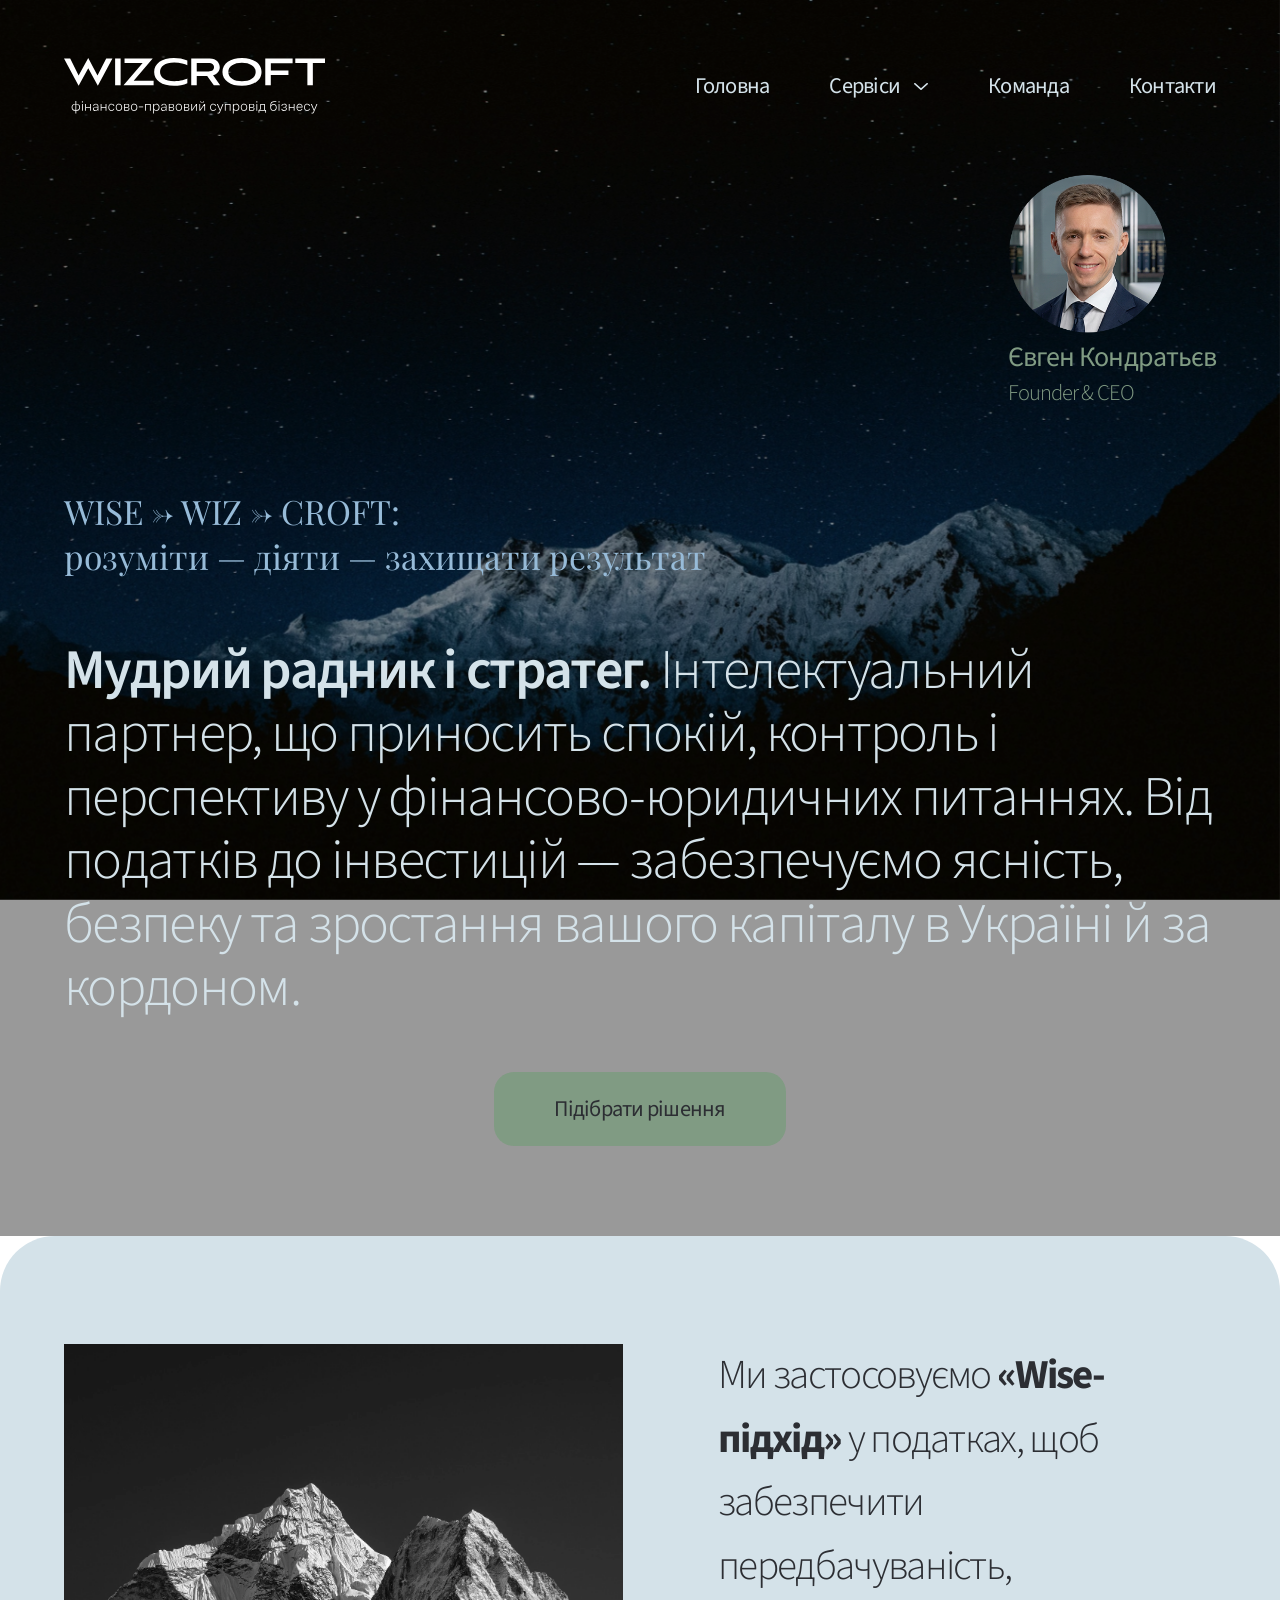
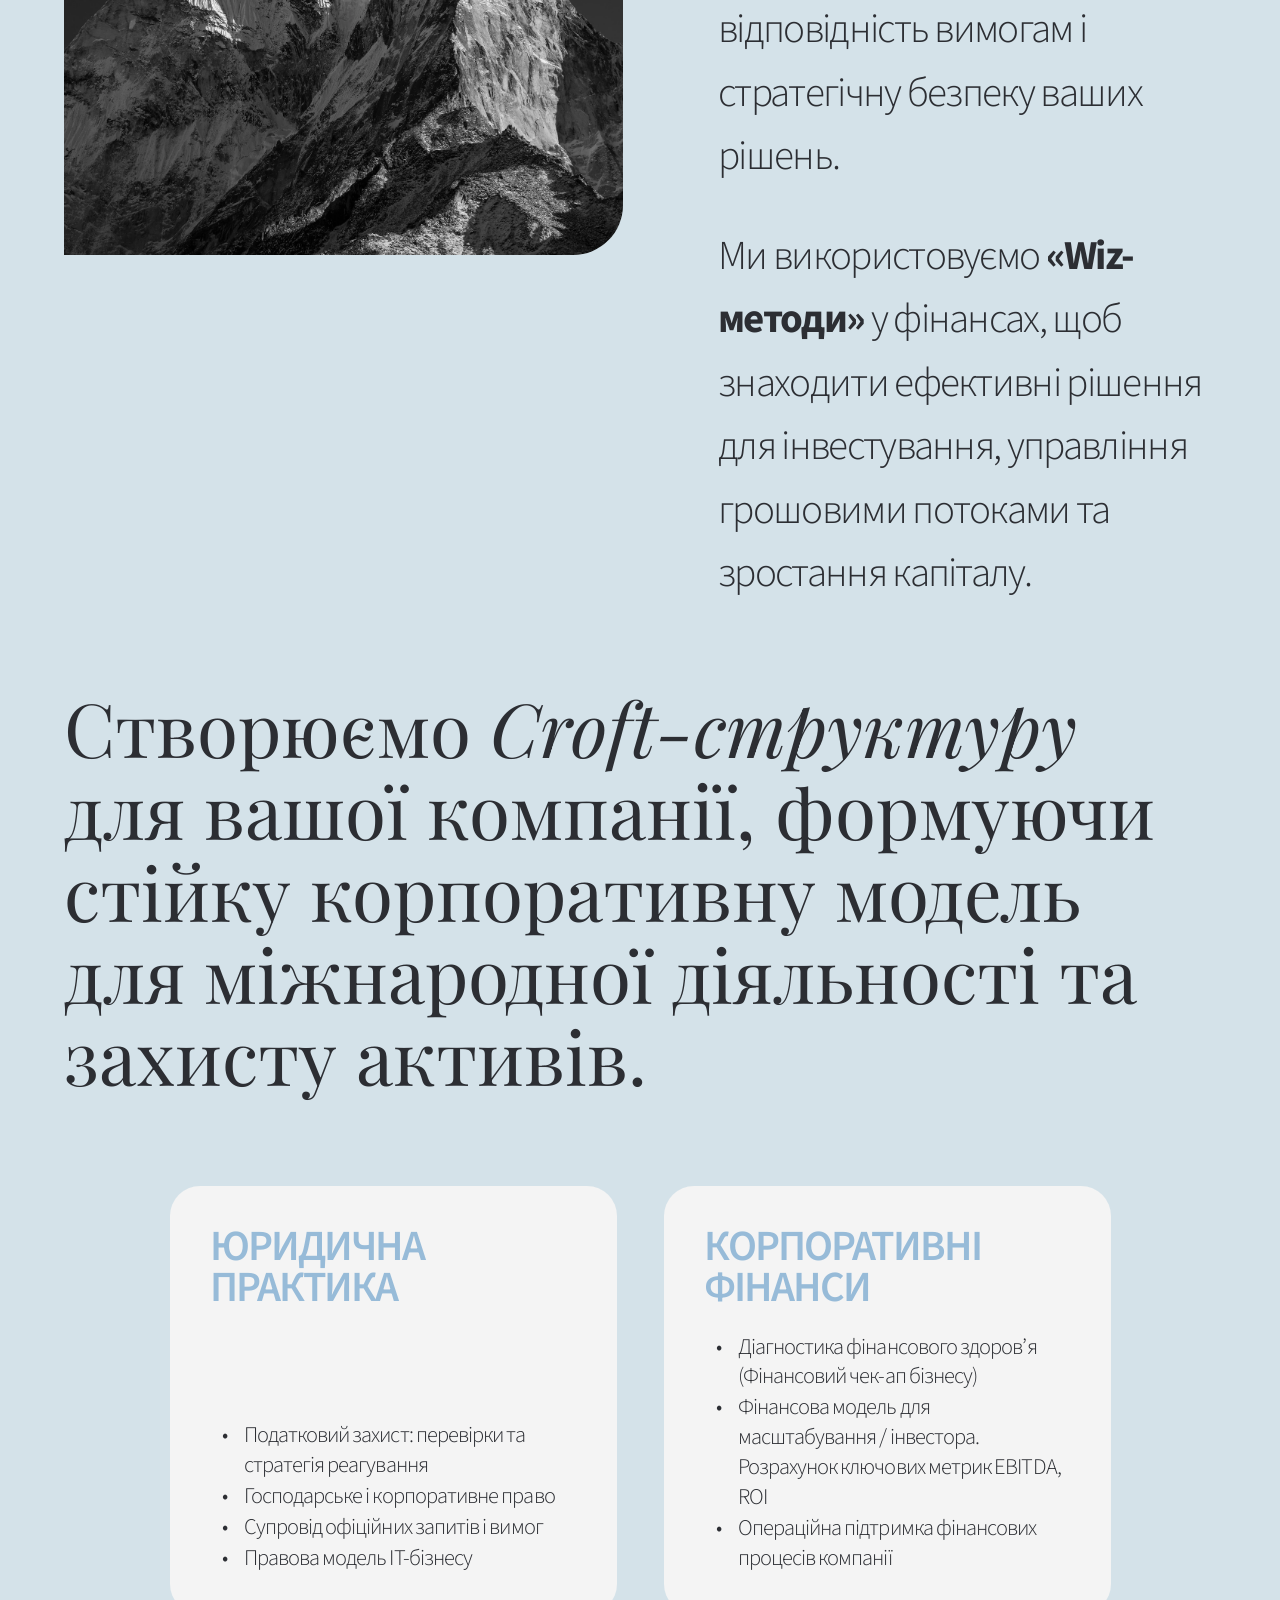
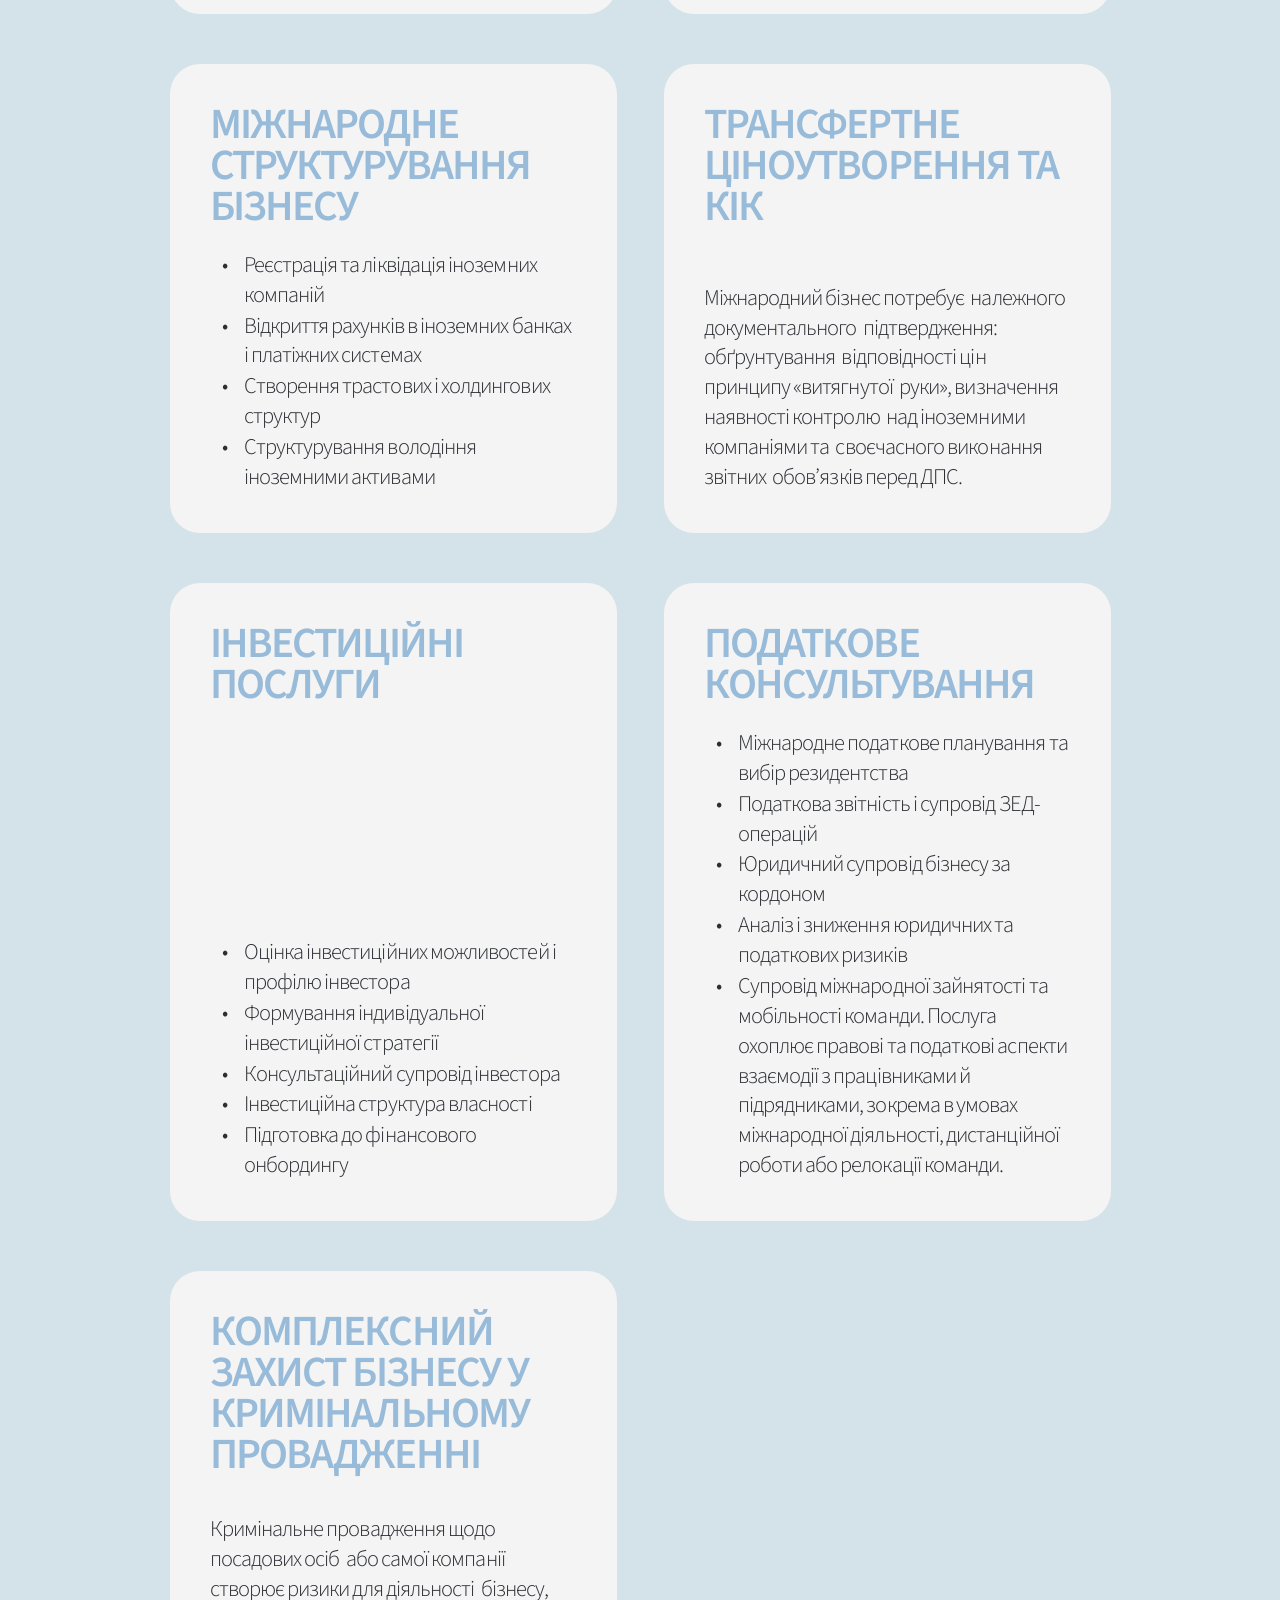
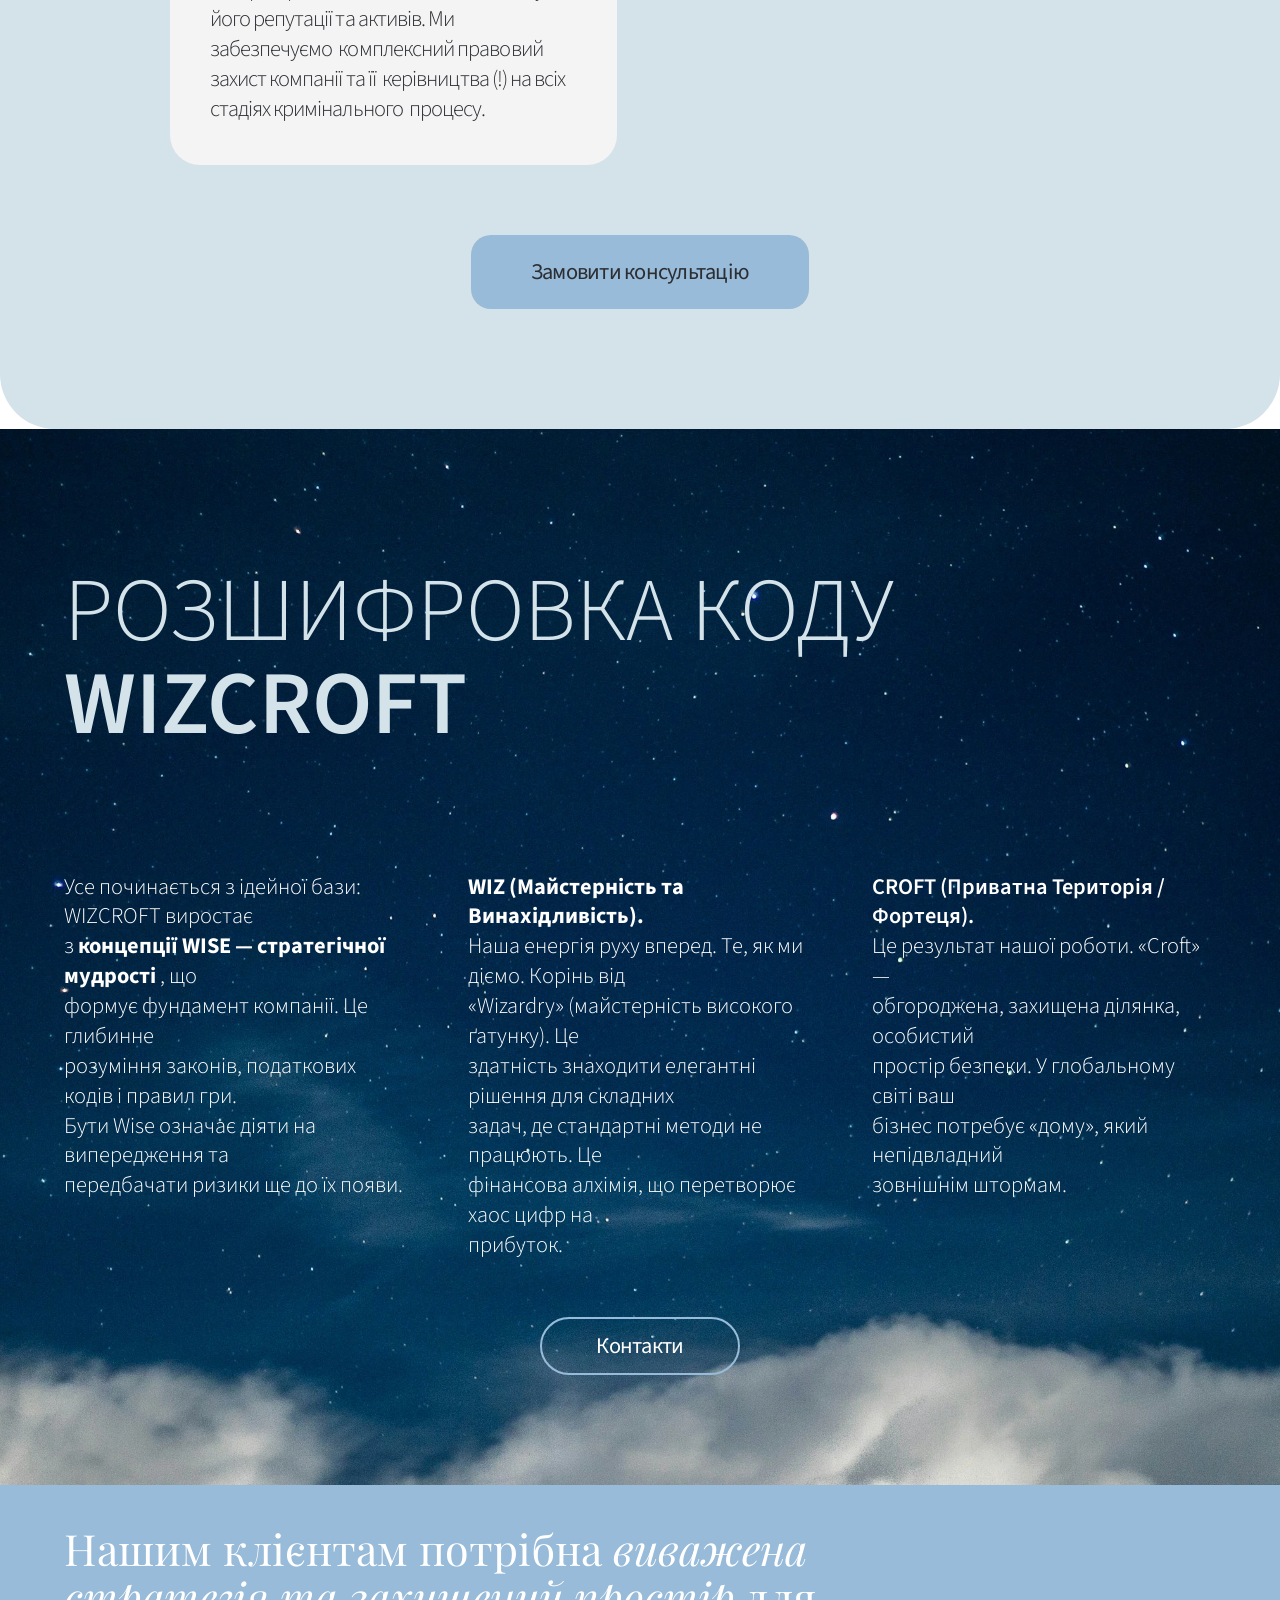
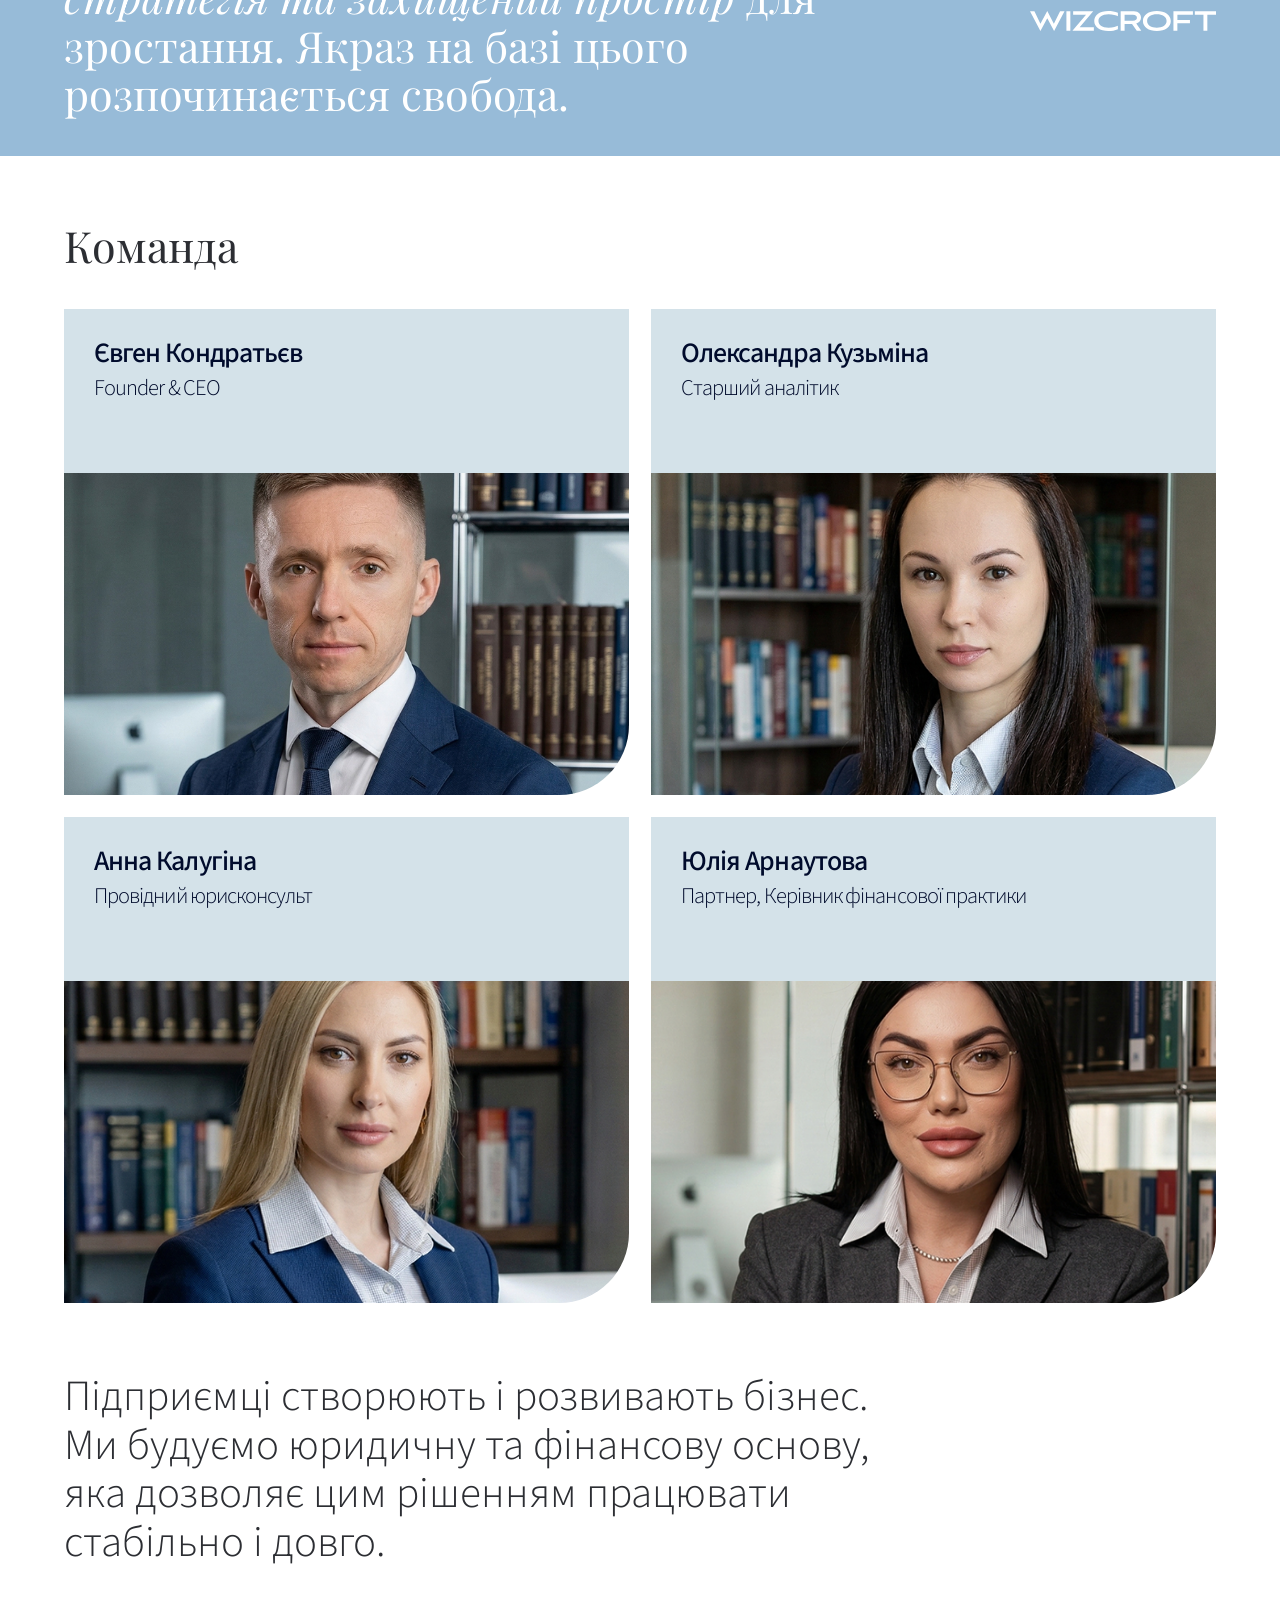
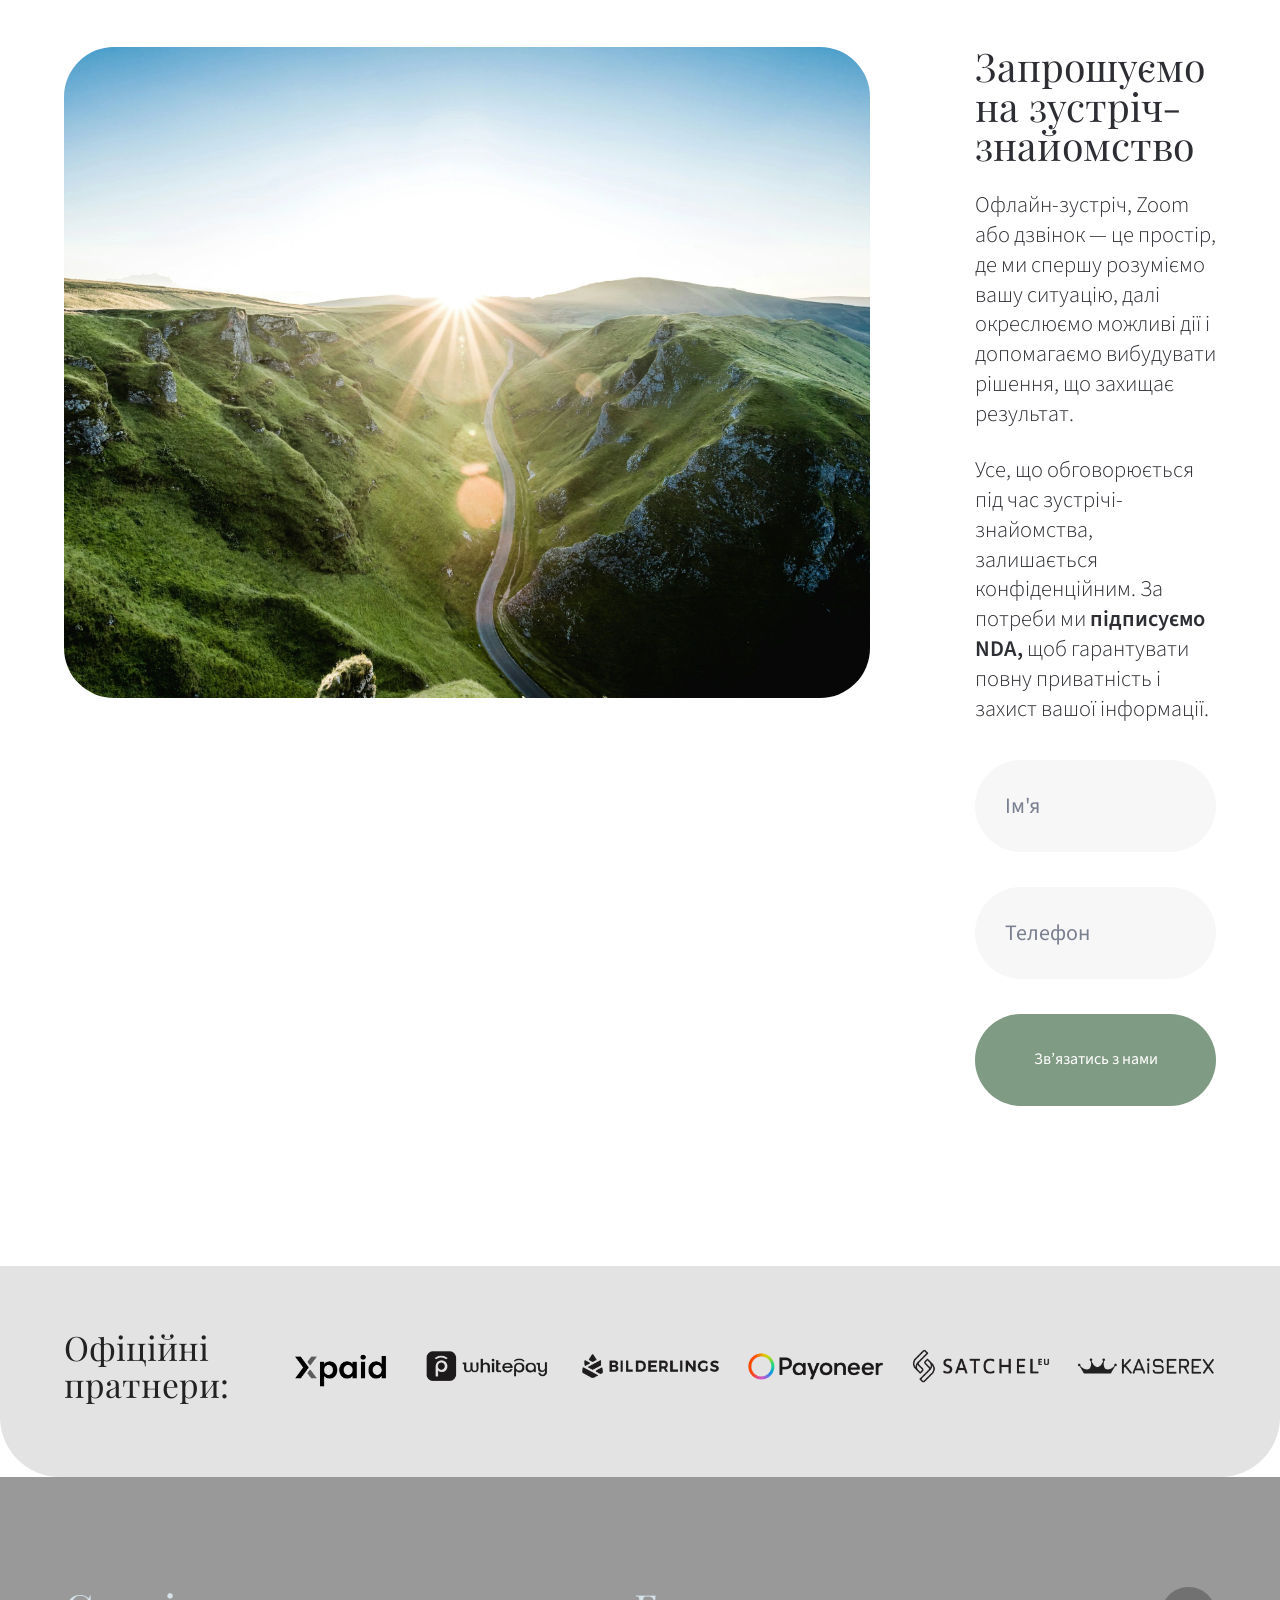
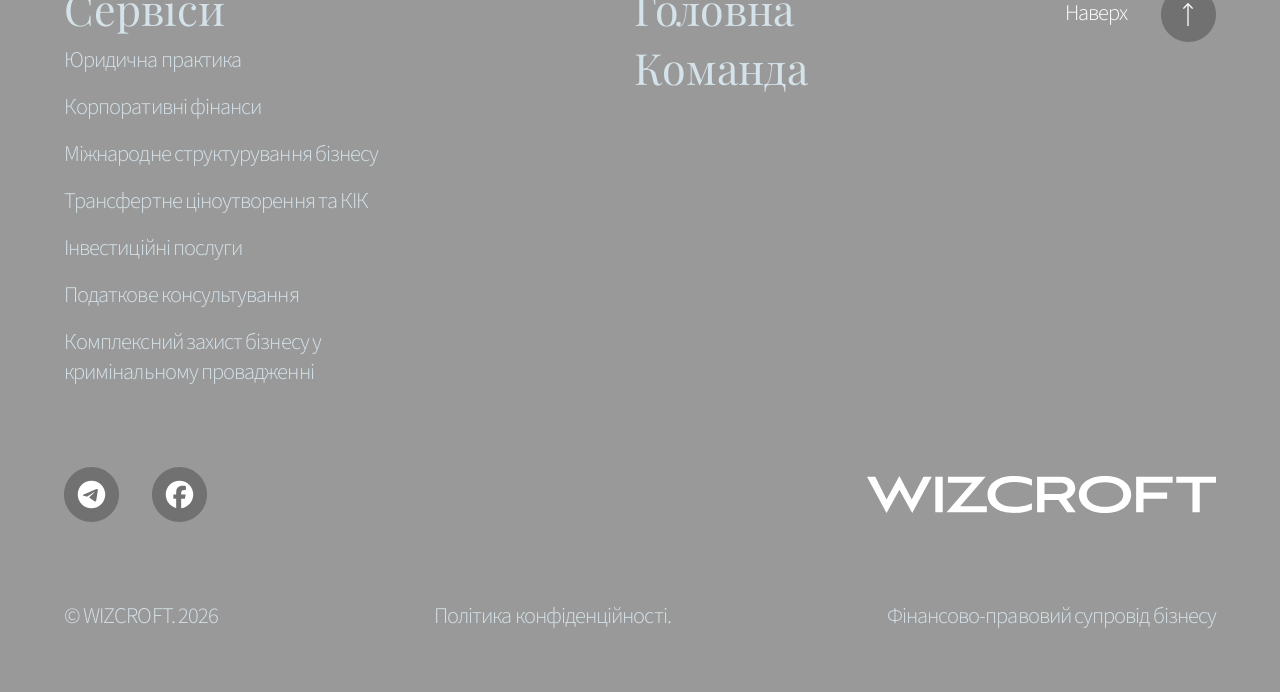
==== index.html @ 72a303b0 "Build responsive WIZCROFT homepage (static site) Static HTML/CSS/vanilla-JS homepage built from the " ====
<!DOCTYPE html>
<html lang="uk">
<head>
  <meta charset="UTF-8">
  <meta name="viewport" content="width=device-width, initial-scale=1.0">
  <title>WIZCROFT — Фінансово-правовий супровід бізнесу</title>
  <meta name="description" content="WIZCROFT — інтелектуальний партнер у фінансово-юридичних питаннях: податки, інвестиції, міжнародне структурування та захист бізнесу.">
  <link rel="stylesheet" href="css/fonts.css">
  <link rel="stylesheet" href="css/style.css">
</head>
<body>
  <!-- Shared fixed background: ONE viewport-fixed image behind everything.
       Only the transparent hero & footer reveal it; all middle sections have
       opaque backgrounds. Avoids background-attachment:fixed (iOS-safe). -->
  <div class="fixed-bg" aria-hidden="true"></div>

  <div class="page">

    <!-- ============================ HERO ============================ -->
    <header class="hero">
      <div class="hero__overlay" aria-hidden="true"></div>

      <div class="hero__inner container">
        <!-- top bar -->
        <div class="hero__bar">
          <a href="#" class="hero__logo" aria-label="WIZCROFT — на головну">
            <img src="img/logo/logo-header.svg" alt="WIZCROFT">
          </a>

          <button class="nav-toggle" id="nav-toggle" aria-label="Меню" aria-expanded="false" aria-controls="hero-nav">
            <span></span><span></span><span></span>
          </button>

          <nav class="hero__nav" id="hero-nav" aria-label="Головне меню">
            <a href="#" class="nav__item" data-field="header.menu_home">Головна</a>

            <span class="nav__services">
              <span class="nav__item nav__item--services" data-field="header.menu_services">Сервіси</span>
              <span class="hero__chevron" aria-hidden="true">
                <img src="img/icons/chevron.svg" alt="" width="14" height="7">
              </span>
              <!-- Services dropdown (opens on click of "Сервіси") -->
              <ul class="services-menu" data-field-list="services_menu">
                <li>Юридична практика</li>
                <li>Корпоративні фінанси</li>
                <li>Міжнародне структурування бізнесу</li>
                <li>Трансфертне ціноутворення та КІК</li>
                <li>Інвестиційні послуги</li>
                <li>Податкове консультування</li>
                <li>Комплексний захист бізнесу у кримінальному провадженні</li>
              </ul>
            </span>

            <a href="#team" class="nav__item" data-field="header.menu_team">Команда</a>
            <a href="#contacts" class="nav__item" data-field="header.menu_contacts">Контакти</a>
          </nav>
        </div>

        <!-- hero content -->
        <div class="hero__content">
          <div class="hero__main">
            <div class="hero__eyebrow">
              <p data-field="hero.eyebrow_line1">WISE → WIZ → CROFT:</p>
              <p class="hero__eyebrow-2" data-field="hero.eyebrow_line2">розуміти — діяти — захищати результат</p>
            </div>

            <h1 class="hero__headline" data-field-html="hero.headline_html"><span class="w-ss-semibold">Мудрий радник і стратег.</span><span class="w-ss-light"> Інтелектуальний партнер, що приносить спокій, контроль і перспективу у фінансово-юридичних питаннях. Від податків до інвестицій — забезпечуємо ясність, безпеку та зростання вашого капіталу в Україні й за кордоном.</span></h1>

            <a href="#contacts" class="btn btn--green hero__cta" data-field="hero.cta">Підібрати рішення</a>
          </div>

          <aside class="founder">
            <img src="img/team/hero-founder.png" alt="Євген Кондратьєв, Founder & CEO" class="founder__img" width="160" height="160">
            <p class="founder__name" data-field="hero.founder_name">Євген Кондратьєв</p>
            <p class="founder__role" data-field="hero.founder_role">Founder &amp; CEO</p>
          </aside>
        </div>
      </div>
    </header>

    <main>
    <!-- ============================ BLOCK 1 — INTRO ============================ -->
    <section class="intro">
      <div class="intro__inner container">
        <div class="intro__top">
          <div class="intro__img2">
            <img src="img/bg/Image-2.webp" alt="Команда WIZCROFT за роботою" loading="lazy">
          </div>
          <div class="intro__paras">
            <p class="intro__para" data-field-html="intro.para1_html">Ми застосовуємо <span class="w-ss-bold">«Wise-підхід» </span> у податках, щоб забезпечити передбачуваність, відповідність вимогам і стратегічну безпеку ваших рішень. </p>
            <p class="intro__para" data-field-html="intro.para2_html">Ми використовуємо <span class="w-ss-bold">«Wiz-методи» </span> у фінансах, щоб знаходити ефективні рішення для інвестування, управління грошовими потоками та зростання капіталу. </p>
          </div>
        </div>

        <h2 class="intro__headline" data-field-html="intro.headline_html">Cтворюємо <span class="w-pf-italic">Croft-структуру</span> для вашої компанії, формуючи стійку корпоративну модель для міжнародної діяльності та захисту активів.</h2>

        <!-- Service cards -->
        <div class="cards-grid">
          <article class="card card--p1">
            <h3 class="card__title">Юридична практика</h3>
            <ul class="card__list">
              <li>Податковий захист: перевірки та стратегія реагування </li>
              <li>Господарське і корпоративне право</li>
              <li>Супровід офіційних запитів і вимог</li>
              <li>Правова модель IT-бізнесу</li>
            </ul>
          </article>

          <article class="card card--p2">
            <h3 class="card__title">Корпоративні фінанси</h3>
            <ul class="card__list">
              <li>Діагностика фінансового здоров’я (Фінансовий чек-ап бізнесу)</li>
              <li>Фінансова модель для масштабування / інвестора. Розрахунок ключових метрик EBITDA, ROI</li>
              <li>Операційна підтримка фінансових процесів компанії   </li>
            </ul>
          </article>

          <article class="card card--p3">
            <h3 class="card__title">Міжнародне структурування бізнесу</h3>
            <ul class="card__list">
              <li>Реєстрація та ліквідація іноземних компаній</li>
              <li>Відкриття рахунків в іноземних банках і платіжних системах</li>
              <li>Створення трастових і холдингових структур</li>
              <li>Структурування володіння іноземними активами</li>
            </ul>
          </article>

          <article class="card card--p4">
            <h3 class="card__title">Трансфертне ціноутворення та КІК</h3>
            <p class="card__text">Міжнародний бізнес потребує  належного документального  підтвердження: обґрунтування  відповідності цін принципу «витягнутої  руки», визначення наявності контролю  над іноземними компаніями та  своєчасного виконання звітних  обов’язків перед ДПС.</p>
          </article>

          <article class="card card--p5">
            <h3 class="card__title">Інвестиційні послуги</h3>
            <ul class="card__list">
              <li>Оцінка інвестиційних можливостей і  профілю інвестора</li>
              <li>Формування індивідуальної  інвестиційної стратегії</li>
              <li>Консультаційний супровід інвестора</li>
              <li>Інвестиційна структура власності</li>
              <li>Підготовка до фінансового онбордингу</li>
            </ul>
          </article>

          <article class="card card--p6 card--tall">
            <h3 class="card__title">Податкове консультування</h3>
            <ul class="card__list">
              <li>Міжнародне податкове планування  та вибір резидентства</li>
              <li>Податкова звітність і супровід ЗЕД- операцій</li>
              <li>Юридичний супровід бізнесу за  кордоном</li>
              <li>Аналіз і зниження юридичних та  податкових ризиків</li>
              <li>Супровід міжнародної зайнятості та  мобільності команди. Послуга  охоплює правові та податкові  аспекти взаємодії з працівниками й  підрядниками, зокрема в умовах  міжнародної діяльності,  дистанційної роботи або релокації  команди.</li>
            </ul>
          </article>

          <article class="card card--p7 card--wide">
            <h3 class="card__title">Комплексний захист бізнесу у кримінальному провадженні</h3>
            <p class="card__text">Кримінальне провадження щодо посадових осіб  або самої компанії створює ризики для діяльності  бізнесу, його репутації та активів. Ми забезпечуємо  комплексний правовий захист компанії та її  керівництва (!) на всіх стадіях кримінального  процесу.</p>
          </article>
        </div>

        <a href="#contacts" class="btn btn--blue intro__cta" data-field="intro.cta">Замовити консультацію</a>
      </div>
    </section>

    <!-- ============================ BLOCK 2 — DECODE ============================ -->
    <section class="decode">
      <img src="img/bg/Image-code.webp" alt="" class="decode__bg" loading="lazy" aria-hidden="true">
      <div class="decode__inner container">
        <h2 class="decode__title">
          <span class="decode__title-1" data-field="decode.title_line1">Розшифровка коду</span>
          <span class="decode__title-2" data-field="decode.title_line2">Wizcroft</span>
        </h2>

        <div class="decode__cols">
          <div class="decode__col" data-field-html="decode.col_wise_html">Усе починається з ідейної бази: WIZCROFT виростає<br>з <span class="w-ss-bold">концепції WISE — стратегічної мудрості</span> , що<br>формує фундамент компанії. Це глибинне<br>розуміння законів, податкових кодів і правил гри.<br>Бути Wise означає діяти на випередження та<br>передбачати ризики ще до їх появи.</div>

          <div class="decode__col" data-field-html="decode.col_wiz_html"><span class="w-ss-bold">WIZ (Майстерність та Винахідливість).</span><br>Наша енергія руху вперед. Те, як ми діємо. Корінь від<br>«Wizardry» (майстерність високого ґатунку). Це<br>здатність знаходити елегантні рішення для складних<br>задач, де стандартні методи не працюють. Це<br>фінансова алхімія, що перетворює хаос цифр на<br>прибуток.</div>

          <div class="decode__col" data-field-html="decode.col_croft_html"><span class="w-ss-semibold">CROFT (Приватна Територія / Фортеця).</span><br>Це результат нашої роботи. «Croft» —<br>обгороджена, захищена ділянка, особистий<br>простір безпеки. У глобальному світі ваш<br>бізнес потребує «дому», який непідвладний<br>зовнішнім штормам.</div>
        </div>

        <a href="#contacts" class="btn btn--outline decode__cta" data-field="decode.cta">Контакти</a>
      </div>
    </section>

    <!-- ============================ BLOCK 3 — FREEDOM ============================ -->
    <section class="freedom">
      <div class="freedom__inner container">
        <p class="freedom__quote" data-field-html="freedom.quote_html">Нашим клієнтам потрібна <span class="w-pf-italic">виважена стратегія та захищений простір</span> для зростання. Якраз на базі цього розпочинається свобода. </p>
        <img src="img/icons/freedom-line.svg" alt="" class="freedom__line" loading="lazy" aria-hidden="true" width="186" height="20">
      </div>
    </section>

    <!-- ============================ BLOCK 4 — TEAM + FORM ============================ -->
    <section class="block4" id="team">
      <div class="block4__inner container">
        <h2 class="team__heading" data-field="team.heading">Команда</h2>

        <div class="team-grid">
          <article class="team-card">
            <div class="team-card__label">
              <p class="team-card__name">Євген Кондратьєв</p>
              <p class="team-card__role">Founder &amp; CEO</p>
            </div>
            <div class="team-card__photo">
              <img src="img/team/Євген Кондратьєв.webp" alt="Євген Кондратьєв — Founder & CEO" loading="lazy">
            </div>
          </article>

          <article class="team-card">
            <div class="team-card__label">
              <p class="team-card__name">Олександра Кузьміна</p>
              <p class="team-card__role">Старший аналітик</p>
            </div>
            <div class="team-card__photo">
              <img src="img/team/Олександра Кузьміна.webp" alt="Олександра Кузьміна — Старший аналітик" loading="lazy">
            </div>
          </article>

          <article class="team-card">
            <div class="team-card__label">
              <p class="team-card__name">Анна Калугіна</p>
              <p class="team-card__role">Провідний юрисконсульт</p>
            </div>
            <div class="team-card__photo">
              <img src="img/team/Анна Калугіна.webp" alt="Анна Калугіна — Провідний юрисконсульт" loading="lazy">
            </div>
          </article>

          <article class="team-card">
            <div class="team-card__label">
              <p class="team-card__name">Юлія Арнаутова</p>
              <p class="team-card__role">Партнер, Керівник фінансової практики</p>
            </div>
            <div class="team-card__photo">
              <img src="img/team/Юлія Арнаутова.webp" alt="Юлія Арнаутова — Партнер, Керівник фінансової практики" loading="lazy">
            </div>
          </article>
        </div>

        <p class="team__statement" data-field="team.statement">Підприємці створюють і розвивають бізнес. Ми будуємо юридичну та фінансову основу, яка  дозволяє цим рішенням працювати стабільно і  довго.</p>

        <!-- Contact form -->
        <div class="contact" id="contacts">
          <div class="contact__media">
            <img src="img/bg/Image-form.webp" alt="Зустріч-знайомство з командою WIZCROFT" loading="lazy">
          </div>

          <div class="contact__body">
            <h2 class="contact__heading" data-field="form.heading">Запрошуємо на зустріч-знайомство</h2>

            <p class="contact__intro" data-field="form.intro">Офлайн-зустріч, Zoom або дзвінок — це простір, де ми спершу розуміємо вашу ситуацію, далі окреслюємо можливі дії і допомагаємо вибудувати рішення, що захищає результат.</p>

            <p class="contact__nda" data-field-html="form.nda_html">Усе, що обговорюється під час зустрічі-знайомства, залишається конфіденційним. За потреби ми <span class="w-ss-semibold">підписуємо NDA, </span> щоб гарантувати повну приватність і захист вашої інформації.</p>

            <!-- Web3Forms contact form -->
            <form class="contact-form" id="contact-form" action="https://api.web3forms.com/submit" method="POST" novalidate>
              <!-- TODO: replace YOUR_ACCESS_KEY_HERE with the client's real Web3Forms access key -->
              <input type="hidden" name="access_key" value="YOUR_ACCESS_KEY_HERE">
              <input type="hidden" name="subject" value="Нова заявка з сайту WIZCROFT">
              <!-- honeypot anti-spam field -->
              <input type="checkbox" name="botcheck" class="visually-hidden" style="display:none" tabindex="-1" autocomplete="off">

              <div class="field">
                <input type="text" name="name" class="field__input" placeholder="Ім'я" required autocomplete="name" data-field-placeholder="form.name_placeholder">
              </div>
              <div class="field">
                <input type="tel" name="phone" class="field__input" placeholder="Телефон" required autocomplete="tel" inputmode="tel" data-field-placeholder="form.phone_placeholder">
              </div>
              <button type="submit" class="form__submit" data-field="form.submit">Зв’язатись з нами </button>

              <p class="form__result" id="form-result" role="status" aria-live="polite"></p>
            </form>
          </div>
        </div>
      </div>
    </section>
    </main>

    <!-- ============================ PARTNERS ============================ -->
    <section class="partners" aria-label="Офіційні партнери">
      <div class="partners__inner container">
        <!-- NOTE: "пратнери" is verbatim from the design (typo kept intentionally). -->
        <h2 class="partners__heading"><span data-field="partners.heading_line1">Офіційні </span><br><span data-field="partners.heading_line2">пратнери:</span></h2>
        <div class="partners__logos">
          <div class="partner"><img src="img/Partners/Logo-partner-01.webp" alt="Логотип партнера 1" loading="lazy"></div>
          <div class="partner"><img src="img/Partners/Logo-partner-02.webp" alt="Логотип партнера 2" loading="lazy"></div>
          <div class="partner"><img src="img/Partners/Logo-partner-03.webp" alt="Логотип партнера 3" loading="lazy"></div>
          <div class="partner"><img src="img/Partners/Logo-partner-04.webp" alt="Логотип партнера 4" loading="lazy"></div>
          <div class="partner"><img src="img/Partners/Logo-partner-05.webp" alt="Логотип партнера 5" loading="lazy"></div>
          <div class="partner"><img src="img/Partners/Logo-partner-06.webp" alt="Логотип партнера 6" loading="lazy"></div>
        </div>
      </div>
    </section>

    <!-- ============================ FOOTER ============================ -->
    <footer class="footer">
      <div class="footer__overlay" aria-hidden="true"></div>

      <div class="footer__inner container">
        <div class="footer__cols">
          <nav class="footer__services" aria-label="Сервіси">
            <h3 class="footer__col-title" data-field="footer.services_title">Сервіси</h3>
            <a href="#">Юридична практика</a>
            <a href="#">Корпоративні фінанси</a>
            <a href="#">Міжнародне структурування бізнесу</a>
            <a href="#">Трансфертне ціноутворення та КІК</a>
            <a href="#">Інвестиційні послуги</a>
            <a href="#">Податкове консультування</a>
            <a href="#" class="footer__services-multiline">Комплексний захист бізнесу у<br>кримінальному провадженні</a>
          </nav>

          <nav class="footer__nav" aria-label="Навігація">
            <a href="#">Головна</a>
            <a href="#team">Команда</a>
          </nav>

          <a href="#" class="footer__top" id="back-to-top">
            <span class="footer__top-label" data-field="footer.back_to_top">Наверх</span>
            <span class="footer__top-icon">
              <img src="img/icons/scrolltop-group.svg" alt="" width="55" height="55">
              <img src="img/icons/scrolltop-vector.svg" alt="" class="footer__top-arrow" width="10" height="23">
            </span>
          </a>
        </div>

        <div class="footer__meta">
          <div class="footer__social">
            <a href="#" aria-label="Соцмережа 1"><img src="img/icons/social-01.svg" alt="" width="55" height="55"></a>
            <a href="#" aria-label="Соцмережа 2"><img src="img/icons/social-02.svg" alt="" width="55" height="55"></a>
          </div>
          <div class="footer__logo">
            <img src="img/logo/logo-footer.svg" alt="WIZCROFT" width="349" height="37" loading="lazy">
          </div>
        </div>

        <div class="footer__bottom">
          <span data-field="footer.copyright">© WIZCROFT. 2026</span>
          <span data-field="footer.privacy">Політика конфіденційності.</span>
          <span data-field="footer.tagline">Фінансово-правовий супровід бізнесу</span>
        </div>
      </div>
    </footer>

  </div><!-- /.page -->

  <script src="js/main.js"></script>
</body>
</html>
---- css/fonts.css ----
/* ============================================================
   fonts.css — @font-face declarations ONLY
   Files live in /Fonts (capital F — Netlify/Linux is
   case-sensitive, do not change the casing).
   Only the weights/styles actually used in the design are
   declared, each pointing at the real static file so that
   e.g. font-weight:600 loads the true SemiBold, not a faux-bold.
   ============================================================ */

/* ---------- Playfair Display (serif headings) ---------- */
@font-face {
  font-family: "Playfair Display";
  src: url("../Fonts/Playfair_Display/static/PlayfairDisplay-Regular.ttf") format("truetype");
  font-weight: 400;
  font-style: normal;
  font-display: swap;
}
@font-face {
  font-family: "Playfair Display";
  src: url("../Fonts/Playfair_Display/static/PlayfairDisplay-Italic.ttf") format("truetype");
  font-weight: 400;
  font-style: italic;
  font-display: swap;
}

/* ---------- Source Sans 3 (sans body / UI) ---------- */
@font-face {
  font-family: "Source Sans 3";
  src: url("../Fonts/Source_Sans_3/static/SourceSans3-Light.ttf") format("truetype");
  font-weight: 300;
  font-style: normal;
  font-display: swap;
}
@font-face {
  font-family: "Source Sans 3";
  src: url("../Fonts/Source_Sans_3/static/SourceSans3-Regular.ttf") format("truetype");
  font-weight: 400;
  font-style: normal;
  font-display: swap;
}
@font-face {
  font-family: "Source Sans 3";
  src: url("../Fonts/Source_Sans_3/static/SourceSans3-Medium.ttf") format("truetype");
  font-weight: 500;
  font-style: normal;
  font-display: swap;
}
@font-face {
  font-family: "Source Sans 3";
  src: url("../Fonts/Source_Sans_3/static/SourceSans3-SemiBold.ttf") format("truetype");
  font-weight: 600;
  font-style: normal;
  font-display: swap;
}
@font-face {
  font-family: "Source Sans 3";
  src: url("../Fonts/Source_Sans_3/static/SourceSans3-Bold.ttf") format("truetype");
  font-weight: 700;
  font-style: normal;
  font-display: swap;
}
---- css/style.css ----
/* ============================================================
   style.css — design tokens + responsive flow layout
   Rebuilt from the fixed 1920px Figma frame into a fluid,
   semantic layout (flexbox/grid). Desktop matches the design;
   tablet/mobile stack horizontal rows into vertical ones.
   ============================================================ */

:root {
  /* ---- Colours ---- */
  --c-text:        #2c2e33;
  --c-text-dark:   #222222;
  --c-navy:        #000b2c;
  --c-light:       #d4e2e9;
  --c-accent-blue: #97bbd8;
  --c-green:       #809b83;
  --c-card:        #f4f4f4;
  --c-input:       #f7f7f7;
  --c-placeholder: #7b8091;
  --c-partners:    #e3e3e3;
  --c-white:       #ffffff;
  --overlay:       rgba(0, 0, 0, 0.4);

  /* ---- Fonts ---- */
  --font-serif: "Playfair Display", Georgia, serif;
  --font-sans:  "Source Sans 3", Arial, sans-serif;

  /* ---- Layout ---- */
  --maxw:    1920px; /* design frame width */
  --gutter:  137px;  /* design side gutter   */
}

/* ---------- reset ---------- */
* { margin: 0; padding: 0; box-sizing: border-box; }
html { -webkit-text-size-adjust: 100%; scroll-behavior: smooth; }
body {
  font-family: var(--font-sans);
  color: var(--c-text);
  background: var(--c-white);
  overflow-x: hidden;
}
img { display: block; max-width: 100%; }
a { color: inherit; text-decoration: none; }
ul { list-style: none; }

.visually-hidden {
  position: absolute !important;
  width: 1px; height: 1px;
  overflow: hidden; clip: rect(0 0 0 0);
  white-space: nowrap;
}

/* font-run helpers (inside mixed-style paragraphs) */
.w-ss-light    { font-family: var(--font-sans); font-weight: 300; }
.w-ss-regular  { font-family: var(--font-sans); font-weight: 400; }
.w-ss-medium   { font-family: var(--font-sans); font-weight: 500; }
.w-ss-semibold { font-family: var(--font-sans); font-weight: 600; }
.w-ss-bold     { font-family: var(--font-sans); font-weight: 700; }
.w-pf-italic   { font-family: var(--font-serif); font-style: italic; font-weight: 400; }

/* ---------- shared layout helpers ---------- */
.page { position: relative; }

/* Centered content column with the design's side gutter. Full-bleed section
   backgrounds live on the <section>; their inner .container holds content. */
.container {
  width: 100%;
  max-width: var(--maxw);
  margin-inline: auto;
  padding-inline: var(--gutter);
}

/* SHARED FIXED BACKGROUND (hero + footer reveal it; middle sections cover it).
   position:fixed → viewport-anchored; iOS-safe (no background-attachment:fixed). */
.fixed-bg {
  position: fixed;
  inset: 0;
  width: 100%; height: 100%;
  background: url("../img/bg/Image hero-footer.webp") center / cover no-repeat;
  z-index: -1;
  pointer-events: none;
}

/* =========================================================
   Buttons
   ========================================================= */
.btn {
  display: inline-flex;
  align-items: center;
  justify-content: center;
  font-family: var(--font-sans);
  font-weight: 400;
  font-size: 22.4px;
  line-height: 24.28px;
  letter-spacing: -0.7471px;
  text-align: center;
  cursor: pointer;
  transition: background-color .2s ease, color .2s ease, border-color .2s ease;
}
.btn--green  { background: var(--c-green);      color: var(--c-text);  padding: 25px 60px; border-radius: 20px; }
.btn--blue   { background: var(--c-accent-blue); color: var(--c-text);  padding: 25px 60px; border-radius: 20px; }
.btn--outline{ background: transparent; color: var(--c-white); padding: 15px 80px; border: 2px solid var(--c-accent-blue); border-radius: 80px; }

/* hover states (also applied on keyboard focus) */
.hero__cta:hover,  .hero__cta:focus-visible  { background: #7C9CB6; color: var(--c-white); }
.intro__cta:hover, .intro__cta:focus-visible { background: #809B83; color: var(--c-white); }

/* =========================================================
   HERO
   ========================================================= */
.hero {
  position: relative;
  min-height: 1294px;
  color: var(--c-light);
  overflow: hidden;
  /* transparent — reveals the shared .fixed-bg */
}
.hero__overlay { position: absolute; inset: 0; background: var(--overlay); z-index: 0; pointer-events: none; }
.hero__inner {
  position: relative; z-index: 1;
  display: flex; flex-direction: column;
  min-height: 1294px;
  padding-top: 58px;
  padding-bottom: 80px;
}

/* top bar */
.hero__bar { display: flex; align-items: center; justify-content: space-between; gap: 24px; }
.hero__logo img { width: 261px; height: auto; }

.hero__nav {
  display: flex; align-items: center; gap: 60px;
  font-family: var(--font-sans); font-weight: 400;
  font-size: 22.4px; line-height: 24.28px; letter-spacing: -0.7471px;
  color: var(--c-light);
}
.nav__services { position: relative; display: inline-flex; align-items: center; gap: 14px; }
.nav__item--services { cursor: pointer; }
.hero__chevron { cursor: pointer; display: inline-flex; }
.hero__chevron img { width: 14px; height: 7px; transform: rotate(180deg); transition: transform .2s ease; }
.hero__chevron.is-open img { transform: rotate(0deg); }

/* services dropdown — absolute relative to its trigger (a real dropdown) */
.services-menu {
  position: absolute; top: calc(100% + 16px); left: 0;
  width: 335px;
  display: none; flex-direction: column; gap: 10px;
  padding: 18px 20px;
  background: rgba(0, 0, 0, 0.55);
  border-radius: 12px;
  z-index: 20;
}
.services-menu.is-open { display: flex; }

/* hamburger (mobile only) */
.nav-toggle { display: none; background: none; border: 0; cursor: pointer; width: 40px; height: 32px; padding: 6px 4px; }
.nav-toggle span { display: block; height: 3px; background: var(--c-light); border-radius: 3px; margin: 5px 0; transition: .2s; }

/* hero content: founder top-right, main copy spanning full width below it */
.hero__content {
  flex: 1;
  display: grid;
  grid-template-columns: 1fr auto;
  column-gap: 40px;
  align-content: center;
  padding-top: 60px;
}
.founder { grid-column: 2; grid-row: 1; justify-self: end; }
.founder__img  { width: 160px; height: 160px; object-fit: cover; }
.founder__name { margin-top: 9px; font-weight: 400; font-size: 28px;   line-height: 29.883px; letter-spacing: -0.9338px; color: var(--c-green); }
.founder__role { margin-top: 6px; font-weight: 300; font-size: 22.4px; line-height: 29.883px; letter-spacing: -0.9338px; color: var(--c-green); }

.hero__main { grid-column: 1 / -1; grid-row: 2; margin-top: 120px; max-width: 1697px; }
.hero__eyebrow { font-family: var(--font-serif); font-weight: 400; font-size: 33.6px; color: var(--c-accent-blue); }
.hero__eyebrow p { line-height: 44.825px; }
.hero__eyebrow-2 { line-height: 33.619px; }
.hero__headline {
  margin-top: 60px;
  font-size: 56px; line-height: 63.502px; letter-spacing: -1.6809px;
  color: var(--c-light); font-weight: 400;
}
.hero__headline .w-ss-semibold { font-weight: 600; }
.hero__headline .w-ss-light    { font-weight: 300; }
.hero__cta { display: flex; width: max-content; margin: 52px auto 0; } /* centered (flex+auto margins) */

/* =========================================================
   BLOCK 1 — INTRO
   ========================================================= */
.intro { background: var(--c-light); border-radius: 55px; }
.intro__inner { padding-block: 108px 120px; }

.intro__top { display: flex; align-items: flex-start; gap: 95px; }
.intro__img2 { flex: 0 0 559px; max-width: 559px; }
.intro__img2 img { width: 100%; height: 511px; object-fit: cover; border-bottom-right-radius: 50px; }
.intro__paras { flex: 1; display: flex; flex-direction: column; gap: 36px; }
.intro__para {
  font-weight: 300; font-size: 41.1px; line-height: 63.502px; letter-spacing: -1.6809px;
  color: var(--c-text);
}
.intro__para .w-ss-bold { font-weight: 700; }

.intro__headline {
  margin-top: 120px; max-width: 1513px;
  font-family: var(--font-serif); font-weight: 400;
  font-size: 74.7px; line-height: 82.179px; color: var(--c-text);
}
.intro__headline .w-pf-italic { font-style: italic; }

/* service cards grid (3 columns; p6 tall, p7 wide) */
.cards-grid {
  margin-top: 150px;
  display: grid;
  grid-template-columns: repeat(3, minmax(0, 447px));
  justify-content: center;
  column-gap: 47px; row-gap: 50px;
}
.card {
  min-height: 490px;
  background: var(--c-card); border-radius: 30px; padding: 40px;
  display: flex; flex-direction: column; justify-content: space-between; gap: 24px;
}
.card__title {
  font-weight: 600; font-size: 43px; line-height: 41.089px; letter-spacing: -1.8677px;
  text-transform: uppercase; color: var(--c-accent-blue);
}
.card__list { display: flex; flex-direction: column; gap: 1px; }
.card__list li {
  position: relative; padding-left: 34px;
  font-weight: 300; font-size: 22.4px; line-height: 29.883px; letter-spacing: -0.9338px;
  color: var(--c-text);
}
.card__list li::before { content: "•"; position: absolute; left: 12px; }
.card__text {
  font-weight: 300; font-size: 22.4px; line-height: 29.883px; letter-spacing: -0.9338px;
  color: var(--c-text); white-space: pre-wrap;
}
.card--p1 { grid-column: 1; grid-row: 1; }
.card--p2 { grid-column: 2; grid-row: 1; }
.card--p3 { grid-column: 3; grid-row: 1; }
.card--p4 { grid-column: 1; grid-row: 2; }
.card--p5 { grid-column: 2; grid-row: 2; }
.card--p6 { grid-column: 3; grid-row: 2 / span 2; } /* tall */
.card--p7 { grid-column: 1 / span 2; grid-row: 3; min-height: 318px; flex-direction: row; align-items: center; gap: 40px; } /* wide */
.card--p7 .card__title { flex: 1; }
.card--p7 .card__text  { flex: 1; }

.intro__cta { display: flex; margin: 70px auto 0; width: max-content; }

/* =========================================================
   BLOCK 2 — DECODE
   ========================================================= */
.decode { position: relative; overflow: hidden; }
.decode__bg { position: absolute; inset: 0; width: 100%; height: 100%; object-fit: cover; z-index: 0; }
.decode__inner { position: relative; z-index: 1; padding-block: 137px 110px; }

.decode__title {
  display: flex; flex-direction: column;
  font-size: 89.6px; line-height: 93.385px; text-transform: uppercase; color: var(--c-light);
}
.decode__title-1 { font-weight: 300; }
.decode__title-2 { font-weight: 600; }

.decode__cols { margin-top: 300px; display: flex; gap: 60px; }
.decode__col {
  flex: 1;
  font-weight: 300; font-size: 22.4px; line-height: 29.883px; color: var(--c-white);
}
.decode__col .w-ss-bold     { font-weight: 700; }
.decode__col .w-ss-semibold { font-weight: 600; }

.decode__cta { display: flex; margin: 56px auto 0; width: 200px; }

/* =========================================================
   BLOCK 3 — FREEDOM
   ========================================================= */
.freedom { background: var(--c-accent-blue); }
.freedom__inner {
  display: flex; align-items: center; justify-content: space-between; gap: 40px;
  min-height: 271px;
}
.freedom__quote {
  max-width: 1263px;
  font-family: var(--font-serif); font-weight: 400; font-size: 43px; line-height: 48.56px;
  color: var(--c-white);
}
.freedom__quote .w-pf-italic { font-style: italic; }
.freedom__line { flex: 0 0 auto; width: 186px; height: 19.927px; }

/* =========================================================
   BLOCK 4 — TEAM + FORM
   ========================================================= */
.block4 { background: var(--c-white); }
.block4__inner { padding-block: 68px 107px; }

.team__heading { font-family: var(--font-serif); font-weight: 400; font-size: 43px; line-height: 42.957px; color: var(--c-text); }

.team-grid {
  margin-top: 42px;
  display: grid; grid-template-columns: repeat(4, 1fr); gap: 22px;
}
.team-card { display: flex; flex-direction: column; }
.team-card__label {
  background: var(--c-light); padding: 30px;
  display: flex; flex-direction: column; gap: 5px; min-height: 164px;
  color: var(--c-navy); letter-spacing: -0.9338px;
}
.team-card__name { font-weight: 500; font-size: 28px;   line-height: 29.883px; }
.team-card__role { font-weight: 300; font-size: 22.4px; line-height: 29.883px; }
.team-card__photo { border-bottom-right-radius: 70px; overflow: hidden; }
.team-card__photo img { width: 100%; height: 322px; object-fit: cover; }

.team__statement {
  margin-top: 100px; max-width: 832px;
  font-weight: 300; font-size: 43px; line-height: 48.56px; color: var(--c-text);
}

/* contact form */
.contact { margin-top: 80px; display: flex; align-items: flex-start; gap: 105px; }
.contact__media { flex: 0 0 806px; max-width: 806px; }
.contact__media img { width: 100%; height: 651px; object-fit: cover; border-radius: 50px; }
.contact__body { flex: 1; min-width: 0; }
.contact__heading { font-family: var(--font-serif); font-weight: 400; font-size: 39.2px; line-height: 39.222px; color: var(--c-text); }
.contact__intro { margin-top: 26px; font-weight: 300; font-size: 22.4px; line-height: 29.883px; color: var(--c-text); }
.contact__nda   { margin-top: 26px; font-weight: 300; font-size: 22.4px; line-height: 29.883px; color: var(--c-text); }
.contact__nda .w-ss-semibold { font-weight: 600; }

.contact-form { margin-top: 35px; display: flex; flex-direction: column; gap: 35px; max-width: 680px; }
.field__input {
  width: 100%; height: 92px; padding: 10px 10px 10px 30px;
  background: var(--c-input); border: none; border-radius: 60px;
  font-family: var(--font-sans); font-weight: 400; font-size: 22px; color: var(--c-text);
}
.field__input::placeholder { color: var(--c-placeholder); }
.field__input:focus { outline: 2px solid var(--c-accent-blue); }
.field__input.is-invalid { outline: 2px solid #c0392b; }
.form__submit {
  width: 100%; height: 92px; background: var(--c-green); border: none; border-radius: 60px;
  font-family: var(--font-sans); font-weight: 400; font-size: 16px; line-height: 29.883px;
  color: var(--c-white); cursor: pointer;
}
.form__submit:disabled { opacity: .6; cursor: default; }
.form__result { font-family: var(--font-sans); font-size: 18px; min-height: 1em; }
.form__result.is-ok    { color: var(--c-green); }
.form__result.is-error { color: #c0392b; }

/* =========================================================
   PARTNERS
   ========================================================= */
.partners { background: var(--c-partners); border-radius: 0 0 60px 60px; }
.partners__inner { display: flex; align-items: center; gap: 60px; padding-block: 63px 73px; }
.partners__heading {
  flex: 0 0 auto;
  font-family: var(--font-serif); font-weight: 400; font-size: 33.6px; line-height: 37.354px;
  color: var(--c-text-dark);
}
.partners__logos { flex: 1; display: flex; align-items: center; justify-content: space-between; gap: 24px; }
.partner img { max-height: 130px; width: auto; object-fit: contain; }

/* =========================================================
   FOOTER
   ========================================================= */
.footer { position: relative; color: var(--c-light); overflow: hidden; }
.footer__overlay { position: absolute; inset: 0; background: var(--overlay); z-index: 0; pointer-events: none; }
.footer__inner { position: relative; z-index: 1; padding-block: 160px 60px; }

.footer__cols { display: flex; justify-content: space-between; gap: 40px; }
.footer__services { display: flex; flex-direction: column; gap: 17px; max-width: 360px; }
.footer__col-title { font-family: var(--font-serif); font-weight: 400; font-size: 43px; line-height: 42.957px; }
.footer__services a { font-weight: 300; font-size: 22.4px; line-height: 29.883px; letter-spacing: -0.9338px; }
.footer__nav { display: flex; flex-direction: column; gap: 17px; font-family: var(--font-serif); font-weight: 400; font-size: 43px; line-height: 42.957px; }
.footer__top { display: flex; align-items: center; gap: 34px; align-self: flex-start; }
.footer__top-label { font-weight: 300; font-size: 22.4px; line-height: 29.883px; letter-spacing: -0.9338px; color: var(--c-white); }
.footer__top-icon { position: relative; width: 55px; height: 55px; flex: 0 0 55px; }
.footer__top-icon img { position: absolute; inset: 0; width: 55px; height: 55px; }
.footer__top-arrow { width: 10px !important; height: 23px !important; inset: 16px auto auto 22px !important; }

.footer__meta { margin-top: 120px; display: flex; align-items: center; justify-content: space-between; gap: 24px; }
.footer__social { display: flex; align-items: center; gap: 33px; }
.footer__social img { width: 55px; height: 55px; }
.footer__logo img { width: 349px; height: auto; }

.footer__bottom {
  margin-top: 80px; display: flex; justify-content: space-between; gap: 24px;
  font-weight: 300; font-size: 22.4px; line-height: 29.883px; letter-spacing: -0.9338px;
  color: var(--c-light);
}

/* =========================================================
   RESPONSIVE
   ========================================================= */

/* --- below the design width: shrink gutters, keep desktop structure --- */
@media (max-width: 1700px) {
  :root { --gutter: 5vw; }
}

/* --- large tablet / small laptop: relax the big desktop gaps --- */
@media (max-width: 1280px) {
  .hero, .hero__inner { min-height: auto; }
  .hero__inner { padding-bottom: 90px; }
  .hero__main { margin-top: 80px; }
  .intro__headline { margin-top: 80px; }
  .cards-grid { margin-top: 90px; grid-template-columns: repeat(2, minmax(0, 447px)); grid-template-rows: none; }
  /* reset the desktop span placements so cards reflow in 2 columns */
  .card--p1,.card--p2,.card--p3,.card--p4,.card--p5,.card--p6,.card--p7 { grid-column: auto; grid-row: auto; }
  .card, .card--p7 { min-height: 0; }
  .card--p7 { flex-direction: column; align-items: stretch; }
  .decode__cols { margin-top: 120px; }
  .team-grid { grid-template-columns: repeat(2, 1fr); }
  .team__statement { margin-top: 70px; }
  .footer__inner { padding-top: 110px; }
  .footer__meta { margin-top: 80px; }
}

/* --- tablet --- */
@media (max-width: 900px) {
  .nav-toggle { display: block; }
  .hero__nav {
    display: none;
    position: absolute; top: 70px; right: 0; left: 0; z-index: 30;
    flex-direction: column; align-items: flex-start; gap: 22px;
    padding: 24px var(--gutter);
    background: rgba(0, 0, 0, 0.85);
  }
  .hero__nav.is-open { display: flex; }
  .nav__services { flex-wrap: wrap; }
  .services-menu { position: static; width: 100%; background: rgba(255,255,255,0.08); }

  .hero__content { display: flex; flex-direction: column-reverse; gap: 40px; align-content: stretch; padding-top: 40px; }
  .founder { justify-self: start; }
  .hero__main { margin-top: 0; }

  /* tablet: card & team grids collapse to a single column */
  .cards-grid { grid-template-columns: 1fr; }
  .team-grid { grid-template-columns: 1fr; }
  .team-card__photo img { height: auto; aspect-ratio: 394 / 322; }

  .intro__top { flex-direction: column; gap: 40px; }
  .intro__img2 { flex-basis: auto; max-width: 100%; width: 100%; }
  .intro__img2 img { height: auto; aspect-ratio: 559 / 511; }

  .decode__cols { flex-direction: column; gap: 40px; margin-top: 80px; }

  .freedom__inner { flex-direction: column; align-items: flex-start; gap: 24px; padding-block: 50px; }

  .contact { flex-direction: column; gap: 40px; }
  .contact__media { flex-basis: auto; max-width: 100%; width: 100%; }
  .contact__media img { height: auto; aspect-ratio: 806 / 651; }
  .contact-form { max-width: none; }

  .partners__inner { flex-direction: column; align-items: flex-start; gap: 30px; }
  .partners__logos { flex-wrap: wrap; justify-content: flex-start; gap: 30px 40px; }

  .footer__cols { flex-wrap: wrap; gap: 40px 60px; }
  .footer__top { order: 3; }
}

/* --- mobile: every horizontal row becomes a single vertical column --- */
@media (max-width: 600px) {
  .btn { font-size: 18px; }
  .btn--green, .btn--blue { padding: 18px 36px; }
  .btn--outline { padding: 12px 48px; }

  .hero__logo img { width: 190px; }
  .hero__eyebrow { font-size: 24px; }
  .hero__eyebrow p { line-height: 1.3; }
  .hero__headline { font-size: 30px; line-height: 1.25; margin-top: 28px; }
  .hero__cta { margin-top: 32px; width: 100%; }
  .founder__img { width: 120px; height: 120px; }
  .founder__name { font-size: 22px; }
  .founder__role { font-size: 18px; }

  .intro__inner { padding-block: 56px 60px; }
  .intro__para { font-size: 24px; line-height: 1.35; }
  .intro__headline { font-size: 32px; line-height: 1.2; margin-top: 48px; }

  /* cards: one vertical line */
  .cards-grid { grid-template-columns: 1fr; margin-top: 48px; row-gap: 24px; }
  .card__title { font-size: 30px; line-height: 1.1; }
  .card__list li, .card__text { font-size: 18px; line-height: 1.45; }

  .decode__inner { padding-block: 64px 56px; }
  .decode__title { font-size: 44px; line-height: 1.05; }
  .decode__cols { margin-top: 48px; }
  .decode__col { font-size: 18px; line-height: 1.45; }

  .freedom__quote { font-size: 26px; line-height: 1.3; }

  .block4__inner { padding-block: 48px 64px; }
  .team__heading { font-size: 32px; }
  .team-grid { grid-template-columns: 1fr; gap: 28px; }
  .team-card__photo img { height: auto; aspect-ratio: 394 / 322; }
  .team__statement { font-size: 28px; line-height: 1.3; margin-top: 48px; }

  .contact__heading { font-size: 28px; line-height: 1.15; }
  .contact__intro, .contact__nda { font-size: 18px; line-height: 1.45; }
  .field__input { height: 72px; font-size: 18px; }
  .form__submit { height: 72px; }

  .partners__heading { font-size: 28px; }
  .partners__logos { justify-content: space-between; gap: 24px; }
  .partner { flex: 0 0 40%; }
  .partner img { max-height: 70px; }

  .footer__inner { padding-block: 80px 48px; }
  .footer__cols { flex-direction: column; gap: 36px; }
  .footer__col-title, .footer__nav { font-size: 32px; line-height: 1.2; }
  .footer__services a, .footer__top-label, .footer__bottom { font-size: 18px; }
  .footer__meta { margin-top: 48px; }
  .footer__bottom { flex-direction: column; gap: 12px; margin-top: 48px; }
  .footer__logo img { width: 240px; }
}
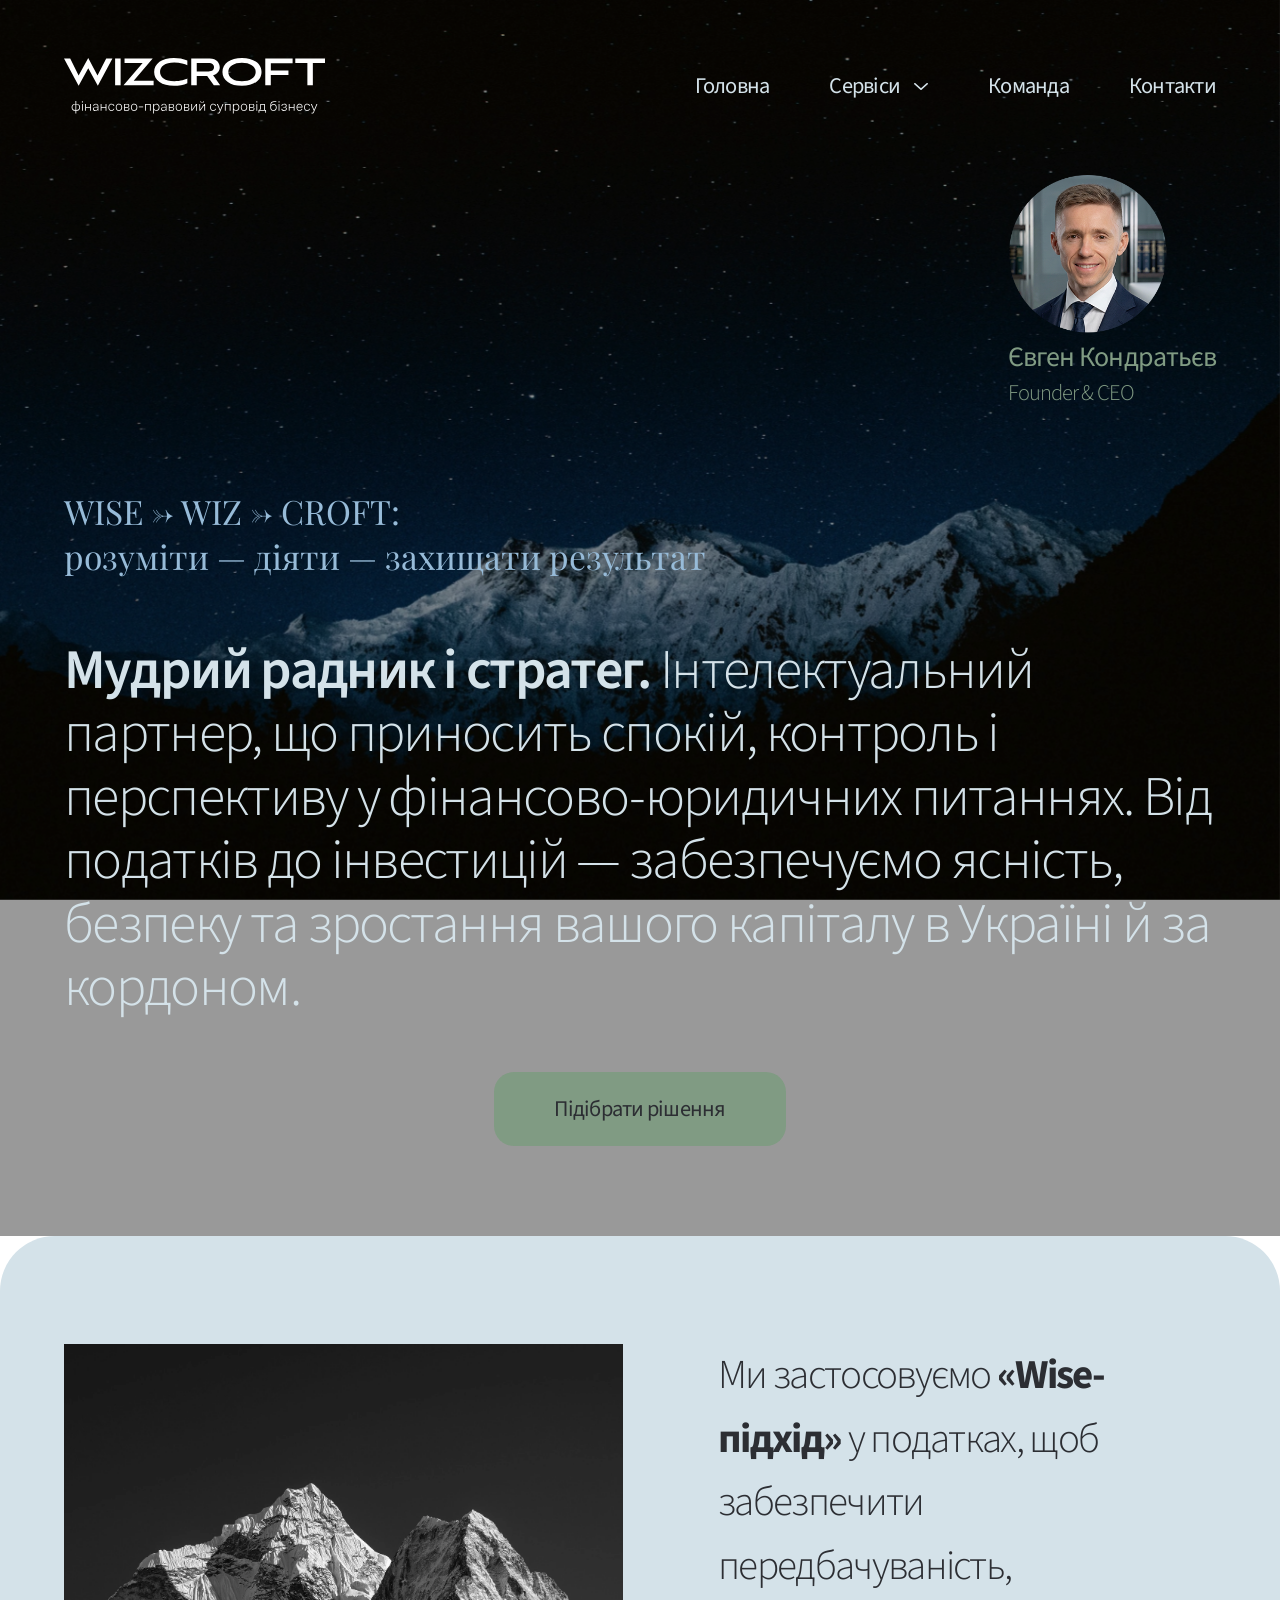
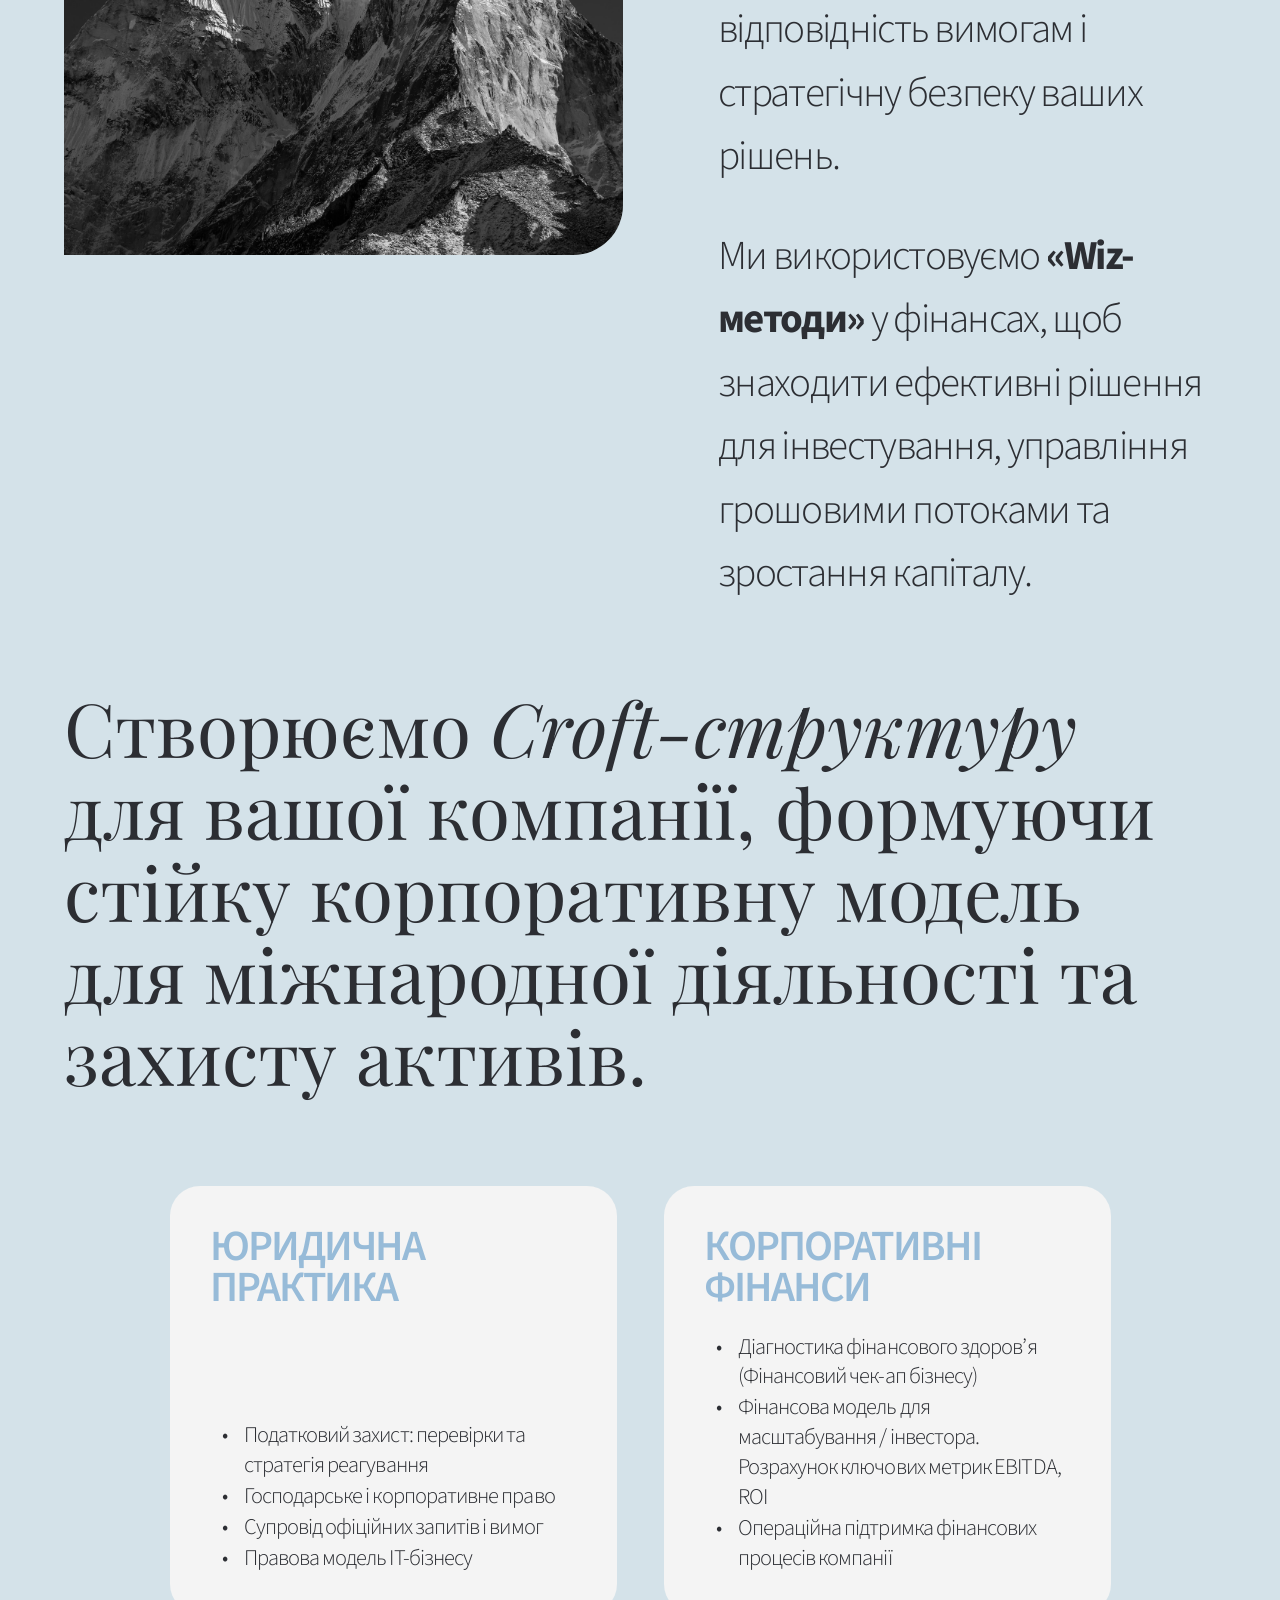
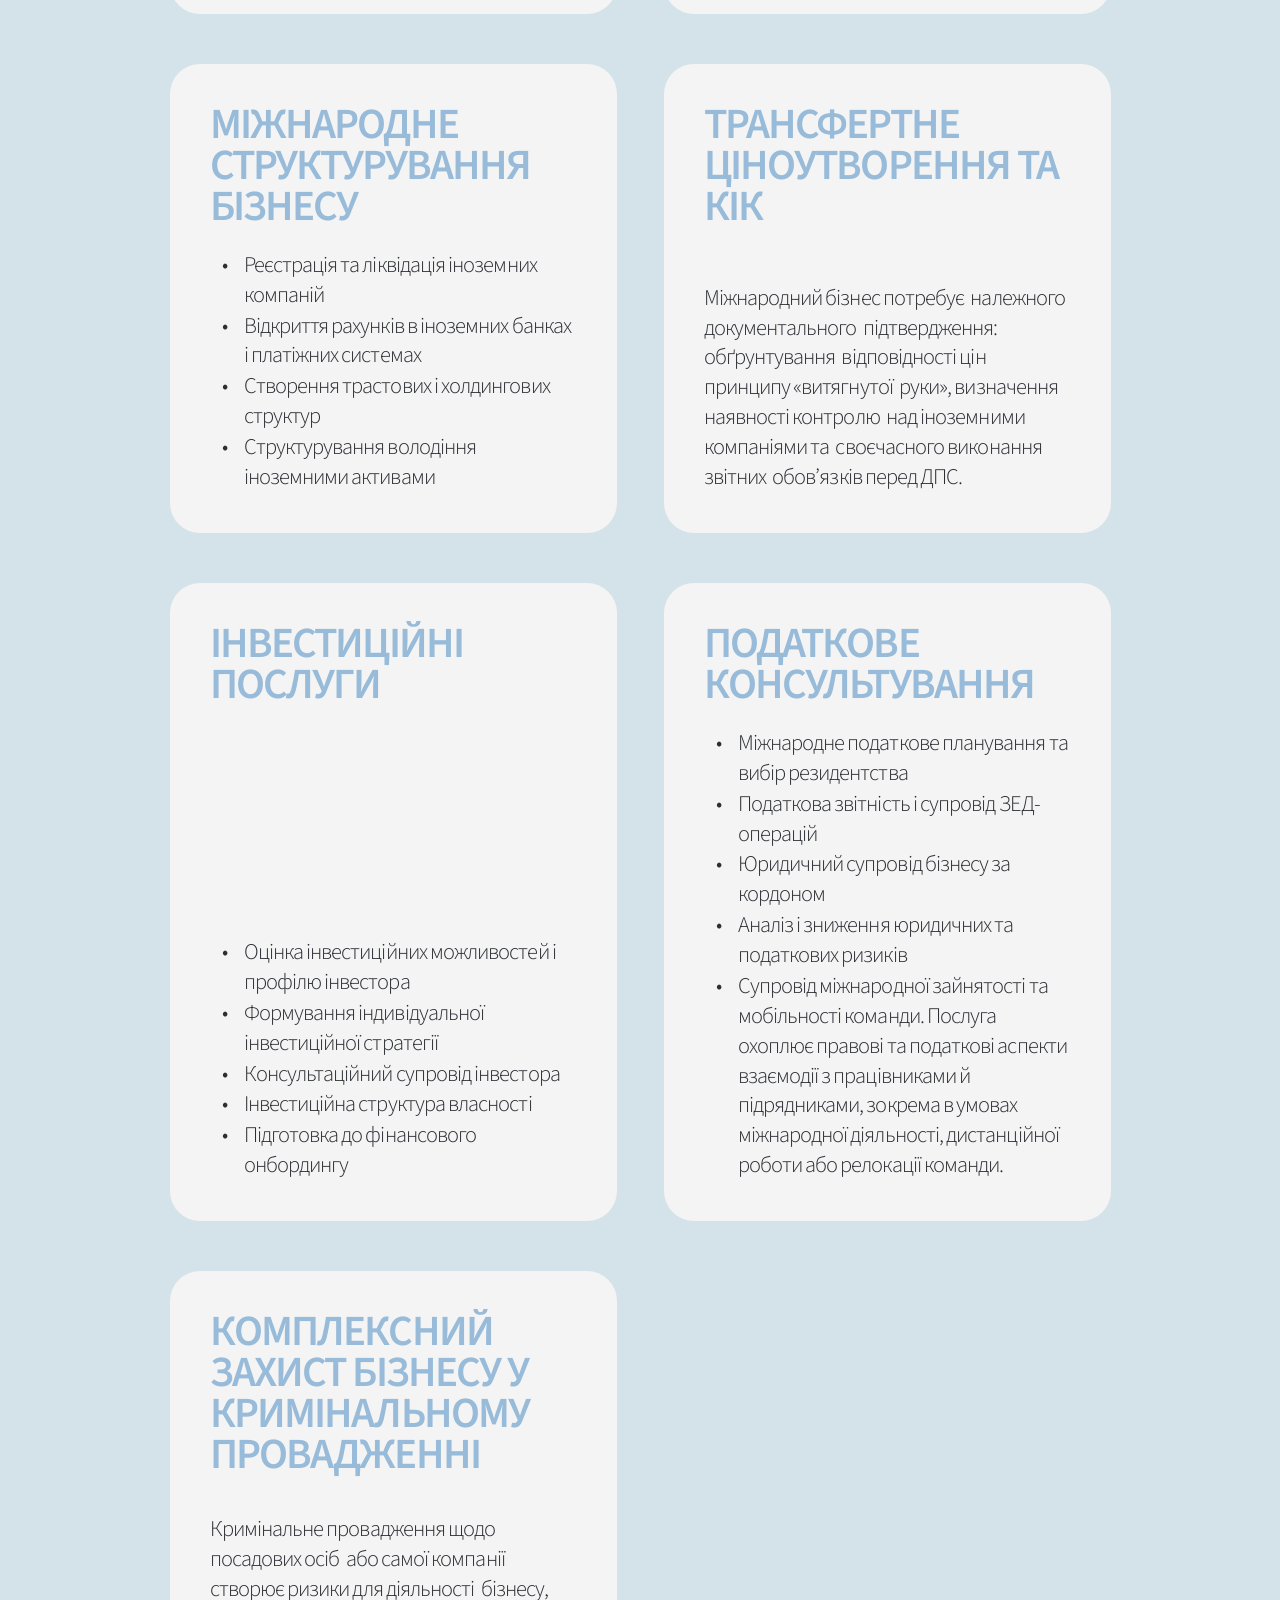
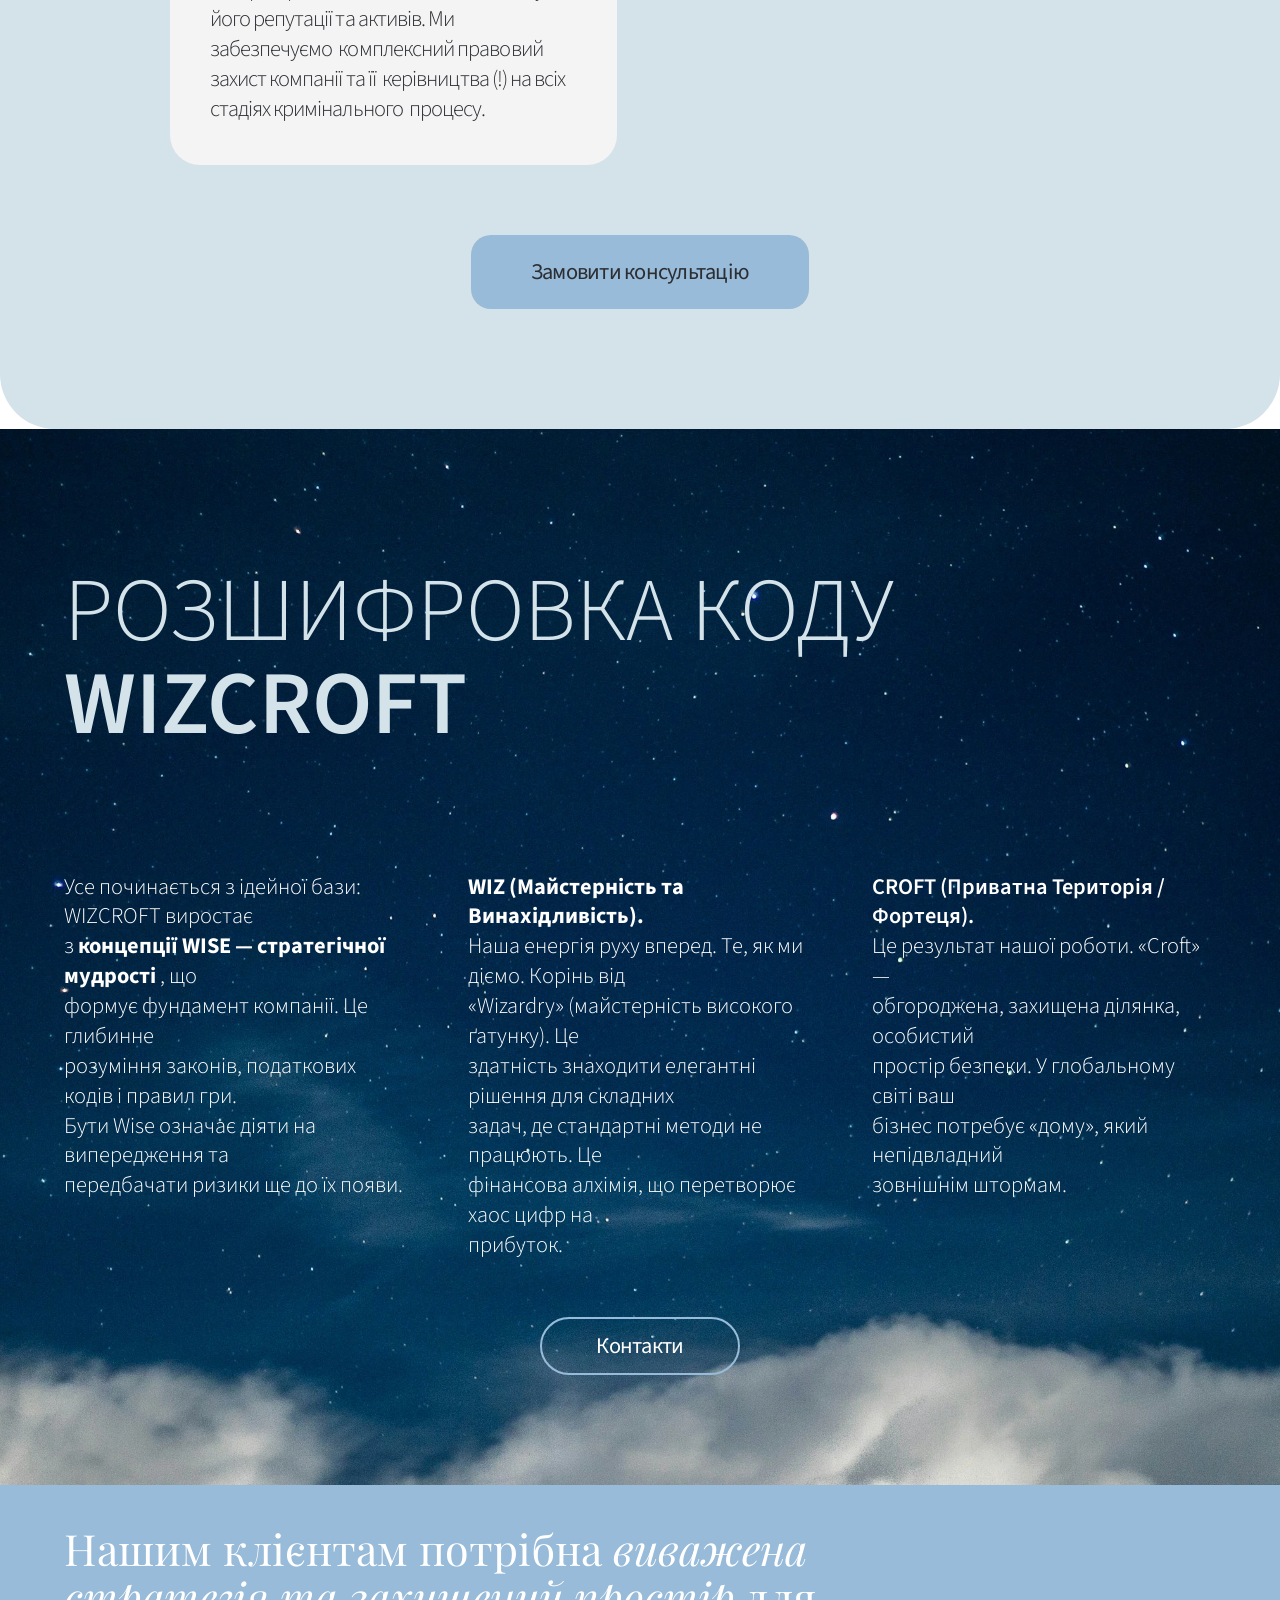
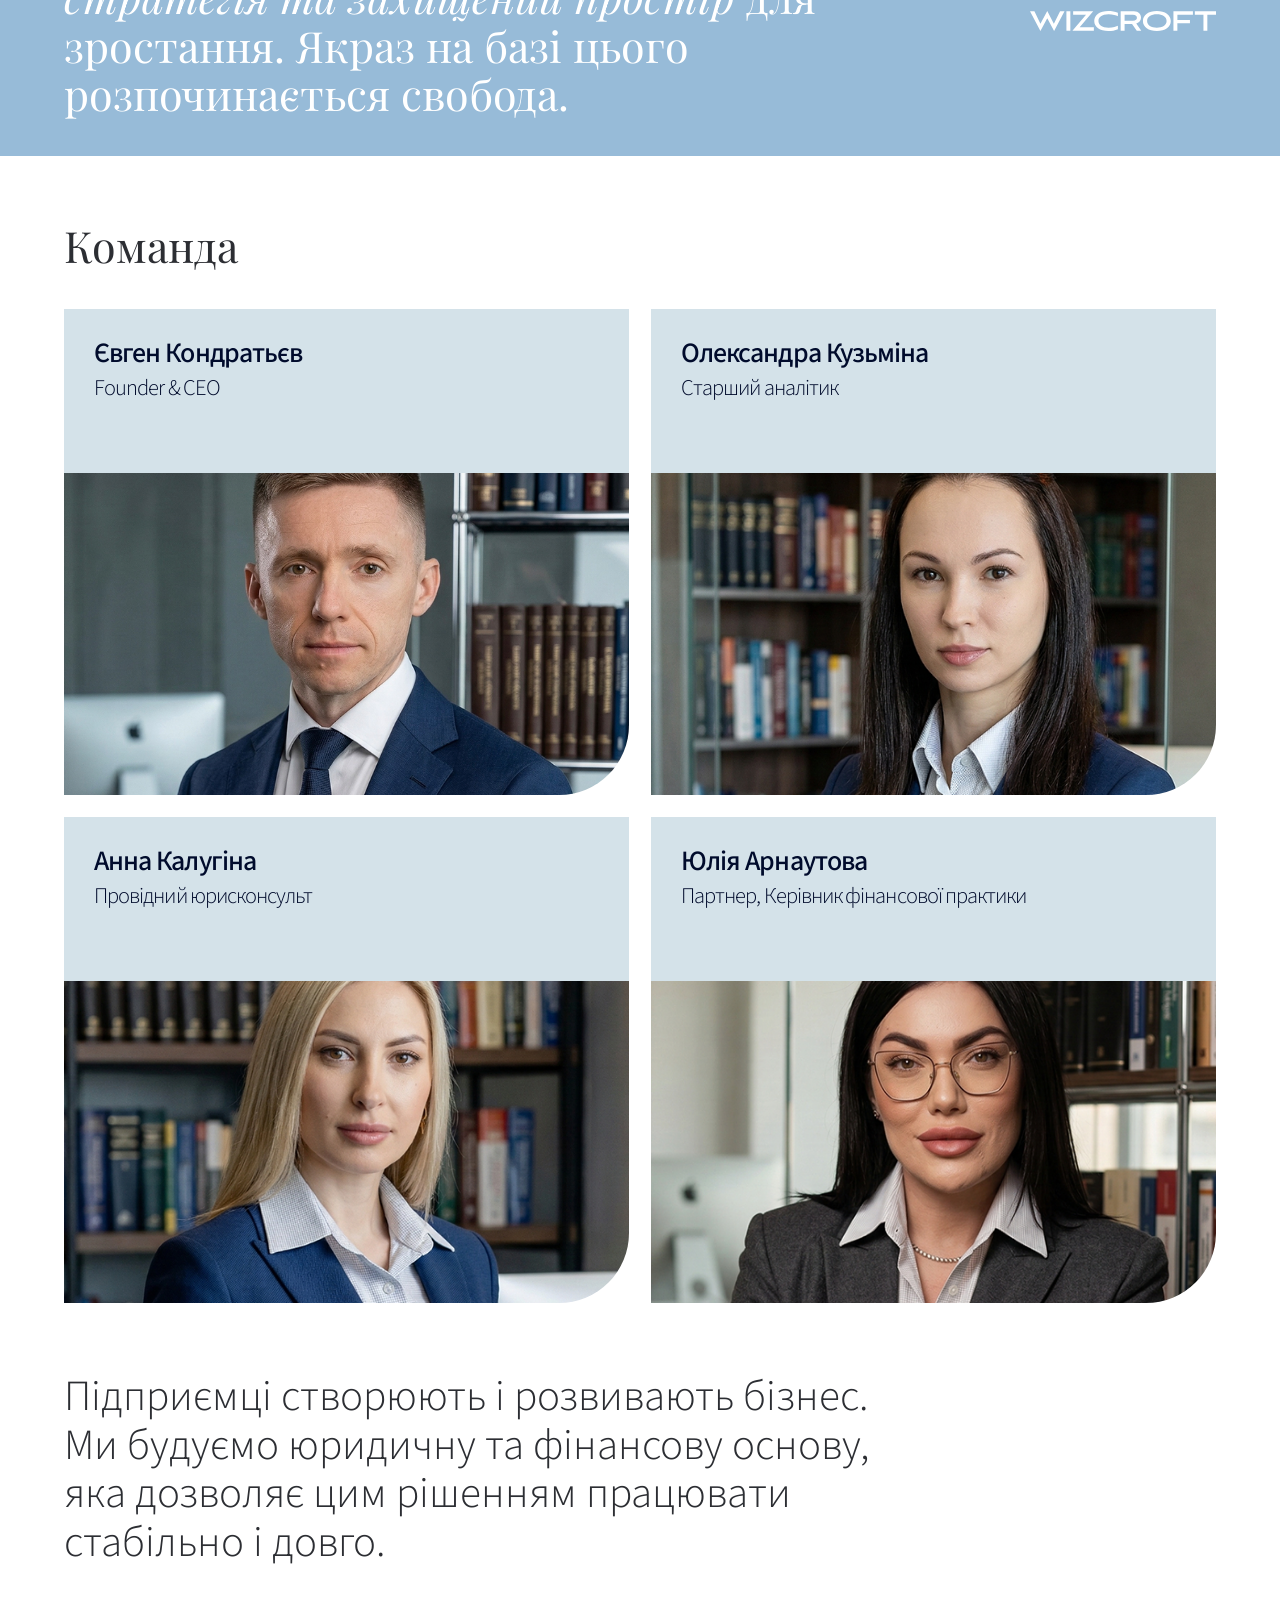
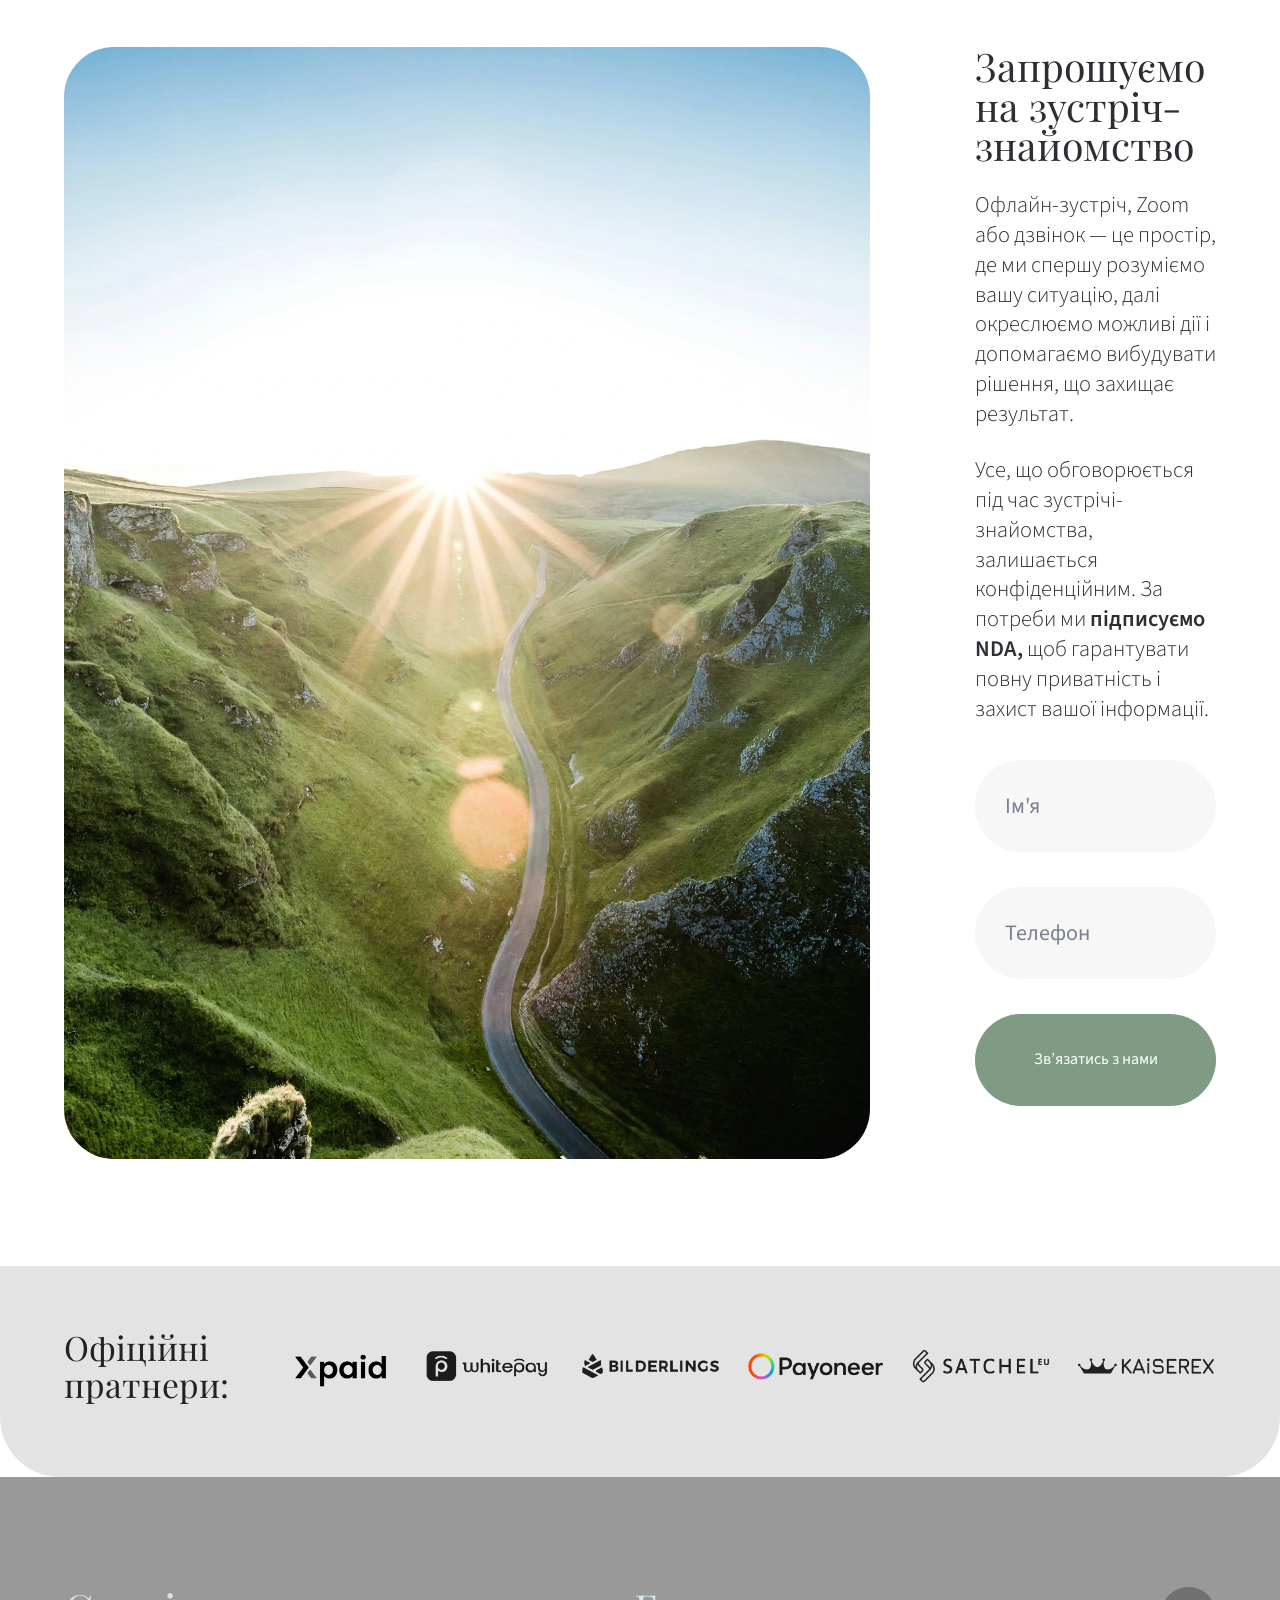
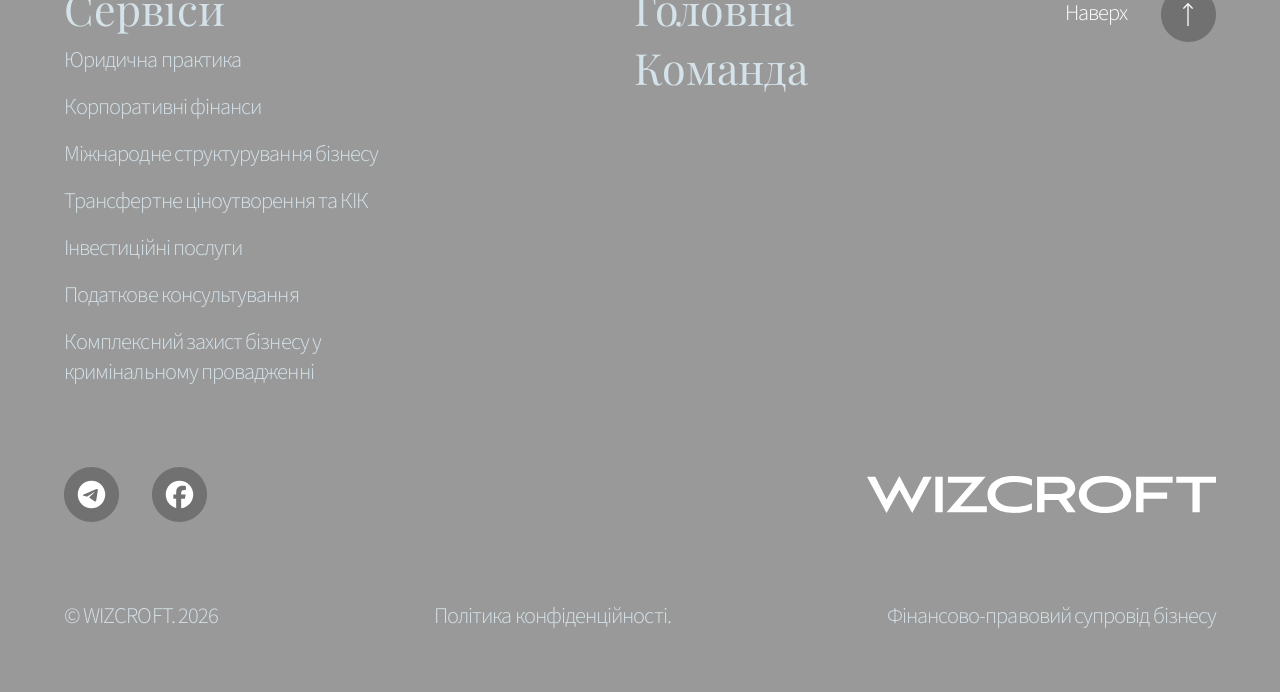
==== commit 15ccf961: "fix main pages" ====
--- a/index.html
+++ b/index.html
@@ -172,11 +172,11 @@
         </h2>
 
         <div class="decode__cols">
-          <div class="decode__col" data-field-html="decode.col_wise_html">Усе починається з ідейної бази: WIZCROFT виростає<br>з <span class="w-ss-bold">концепції WISE — стратегічної мудрості</span> , що<br>формує фундамент компанії. Це глибинне<br>розуміння законів, податкових кодів і правил гри.<br>Бути Wise означає діяти на випередження та<br>передбачати ризики ще до їх появи.</div>
-
-          <div class="decode__col" data-field-html="decode.col_wiz_html"><span class="w-ss-bold">WIZ (Майстерність та Винахідливість).</span><br>Наша енергія руху вперед. Те, як ми діємо. Корінь від<br>«Wizardry» (майстерність високого ґатунку). Це<br>здатність знаходити елегантні рішення для складних<br>задач, де стандартні методи не працюють. Це<br>фінансова алхімія, що перетворює хаос цифр на<br>прибуток.</div>
-
-          <div class="decode__col" data-field-html="decode.col_croft_html"><span class="w-ss-semibold">CROFT (Приватна Територія / Фортеця).</span><br>Це результат нашої роботи. «Croft» —<br>обгороджена, захищена ділянка, особистий<br>простір безпеки. У глобальному світі ваш<br>бізнес потребує «дому», який непідвладний<br>зовнішнім штормам.</div>
+          <div class="decode__col" data-field-html="decode.col_wise_html">Усе починається з ідейної бази: WIZCROFT виростає з <span class="w-ss-bold">концепції WISE — стратегічної мудрості</span> , що формує фундамент компанії. Це глибинне розуміння законів, податкових кодів і правил гри. Бути Wise означає діяти на випередження та передбачати ризики ще до їх появи.</div>
+
+          <div class="decode__col" data-field-html="decode.col_wiz_html"><span class="w-ss-bold">WIZ (Майстерність та Винахідливість).</span>Наша енергія руху вперед. Те, як ми діємо. Корінь від  «Wizardry» (майстерність високого ґатунку). Це  здатність знаходити елегантні рішення для складних  задач, де стандартні методи не працюють. Це  фінансова алхімія, що перетворює хаос цифр на  прибуток.</div>
+
+          <div class="decode__col" data-field-html="decode.col_croft_html"><span class="w-ss-semibold">CROFT (Приватна Територія / Фортеця).</span><br>Це результат нашої роботи. «Croft» —обгороджена, захищена ділянка, особистийпростір безпеки. У глобальному світі ваш бізнес потребує «дому», який непідвладнийзовнішнім штормам.</div>
         </div>
 
         <a href="#contacts" class="btn btn--outline decode__cta" data-field="decode.cta">Контакти</a>
--- a/css/style.css
+++ b/css/style.css
@@ -103,6 +103,8 @@
 /* hover states (also applied on keyboard focus) */
 .hero__cta:hover,  .hero__cta:focus-visible  { background: #7C9CB6; color: var(--c-white); }
 .intro__cta:hover, .intro__cta:focus-visible { background: #809B83; color: var(--c-white); }
+/* outline "Контакти": fill with the accent (border) colour on hover */
+.decode__cta:hover, .decode__cta:focus-visible { background: var(--c-accent-blue); color: var(--c-white); }
 
 /* =========================================================
    HERO
@@ -314,9 +316,11 @@
 }
 
 /* contact form */
-.contact { margin-top: 80px; display: flex; align-items: flex-start; gap: 105px; }
-.contact__media { flex: 0 0 806px; max-width: 806px; }
-.contact__media img { width: 100%; height: 651px; object-fit: cover; border-radius: 50px; }
+/* align-items:stretch + absolutely-filled image → the photo matches the
+   height of .contact__body (the taller column) on desktop. */
+.contact { margin-top: 80px; display: flex; align-items: stretch; gap: 105px; }
+.contact__media { flex: 0 0 806px; max-width: 806px; position: relative; }
+.contact__media img { position: absolute; inset: 0; width: 100%; height: 100%; object-fit: cover; border-radius: 50px; }
 .contact__body { flex: 1; min-width: 0; }
 .contact__heading { font-family: var(--font-serif); font-weight: 400; font-size: 39.2px; line-height: 39.222px; color: var(--c-text); }
 .contact__intro { margin-top: 26px; font-weight: 300; font-size: 22.4px; line-height: 29.883px; color: var(--c-text); }
@@ -336,7 +340,9 @@
   width: 100%; height: 92px; background: var(--c-green); border: none; border-radius: 60px;
   font-family: var(--font-sans); font-weight: 400; font-size: 16px; line-height: 29.883px;
   color: var(--c-white); cursor: pointer;
-}
+  transition: background-color .2s ease;
+}
+.form__submit:hover, .form__submit:focus-visible { background: #A1C2DC; } /* text stays white */
 .form__submit:disabled { opacity: .6; cursor: default; }
 .form__result { font-family: var(--font-sans); font-size: 18px; min-height: 1em; }
 .form__result.is-ok    { color: var(--c-green); }
@@ -443,8 +449,8 @@
   .freedom__inner { flex-direction: column; align-items: flex-start; gap: 24px; padding-block: 50px; }
 
   .contact { flex-direction: column; gap: 40px; }
-  .contact__media { flex-basis: auto; max-width: 100%; width: 100%; }
-  .contact__media img { height: auto; aspect-ratio: 806 / 651; }
+  .contact__media { position: static; flex-basis: auto; max-width: 100%; width: 100%; }
+  .contact__media img { position: static; width: 100%; height: auto; aspect-ratio: 806 / 651; }
   .contact-form { max-width: none; }
 
   .partners__inner { flex-direction: column; align-items: flex-start; gap: 30px; }
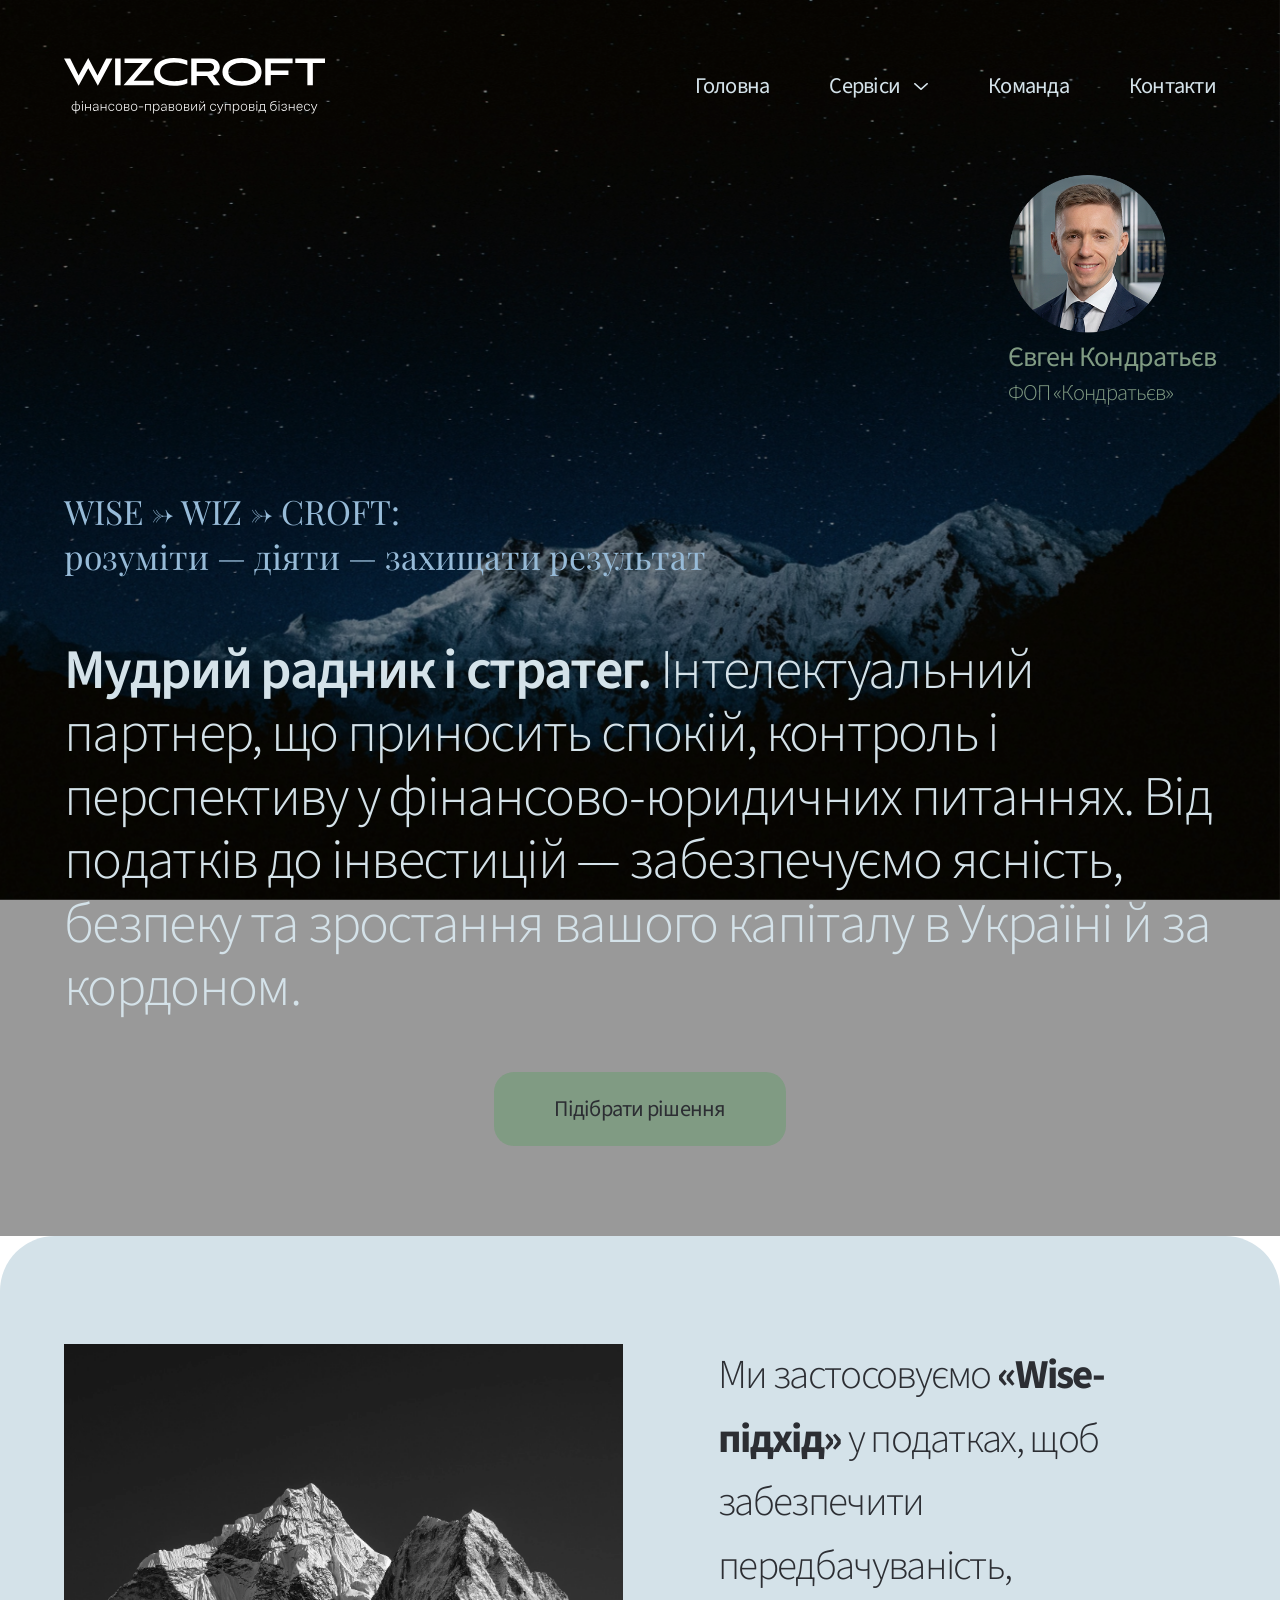
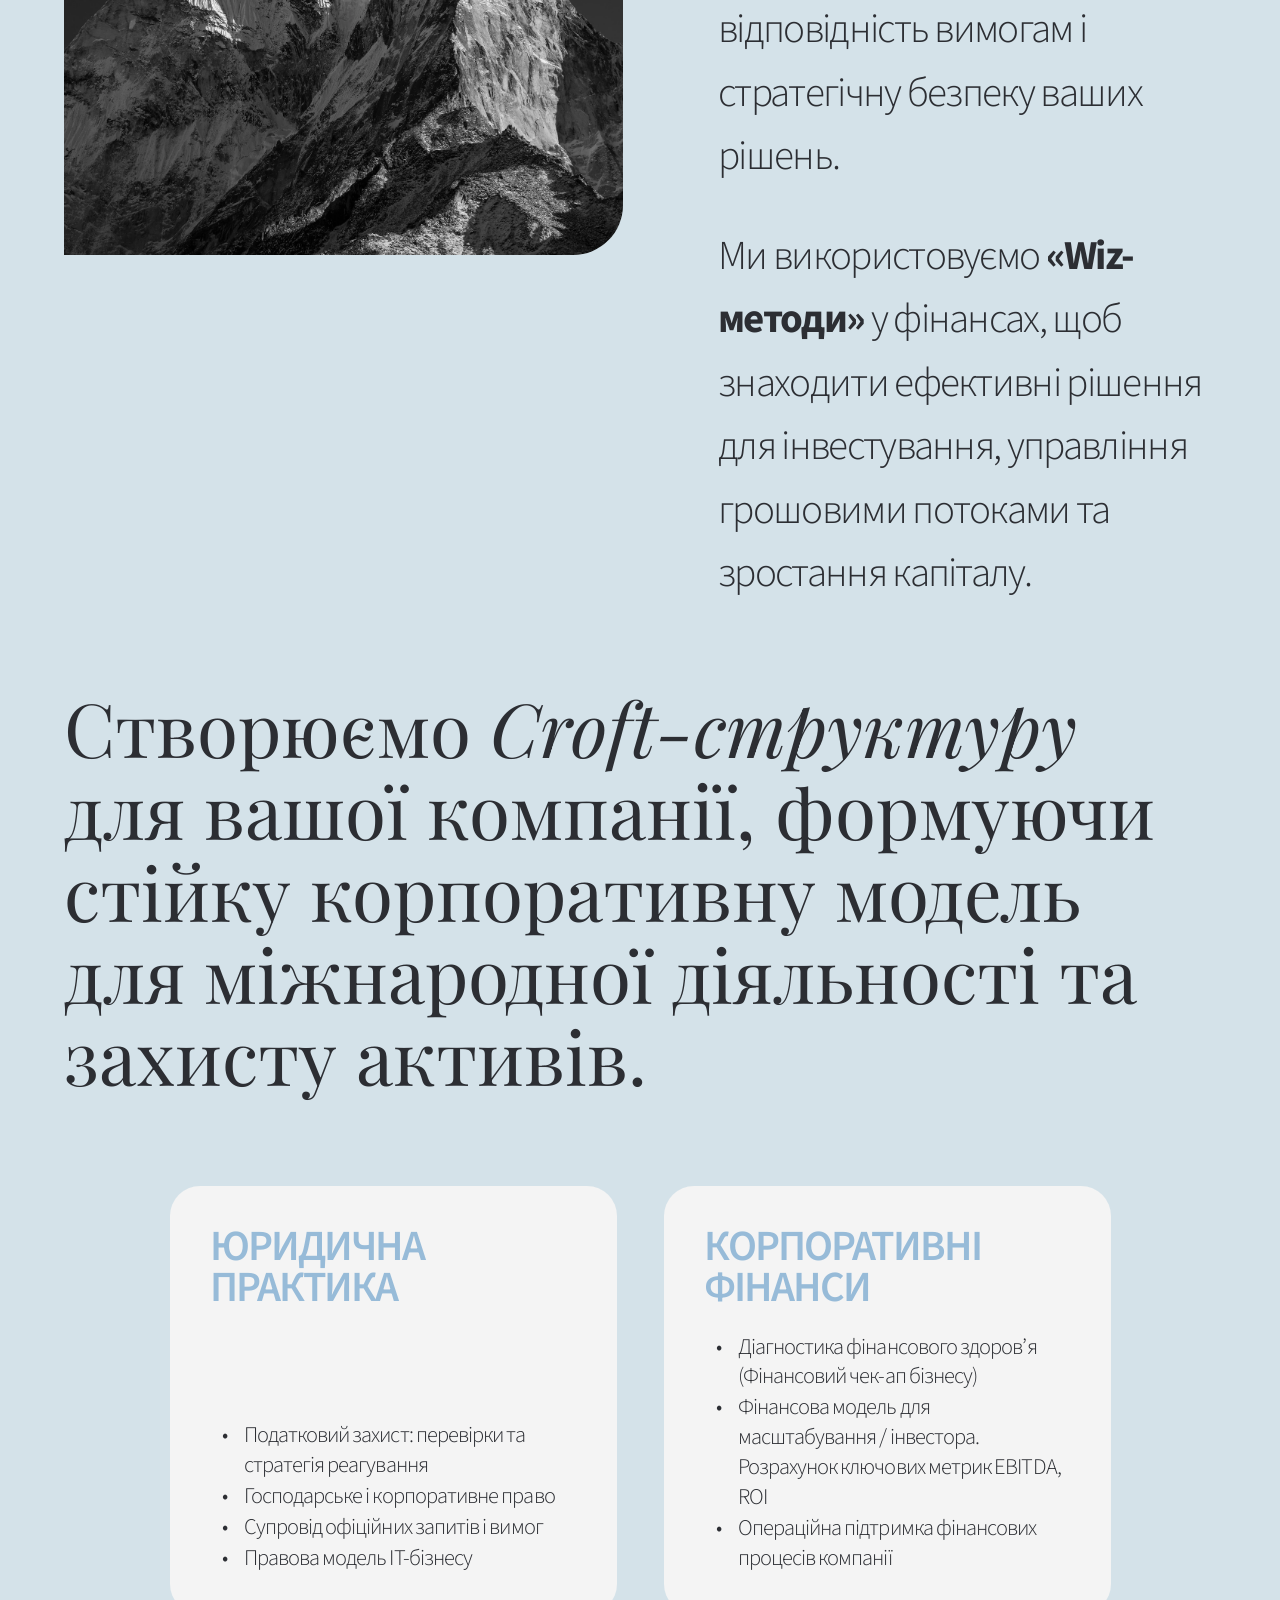
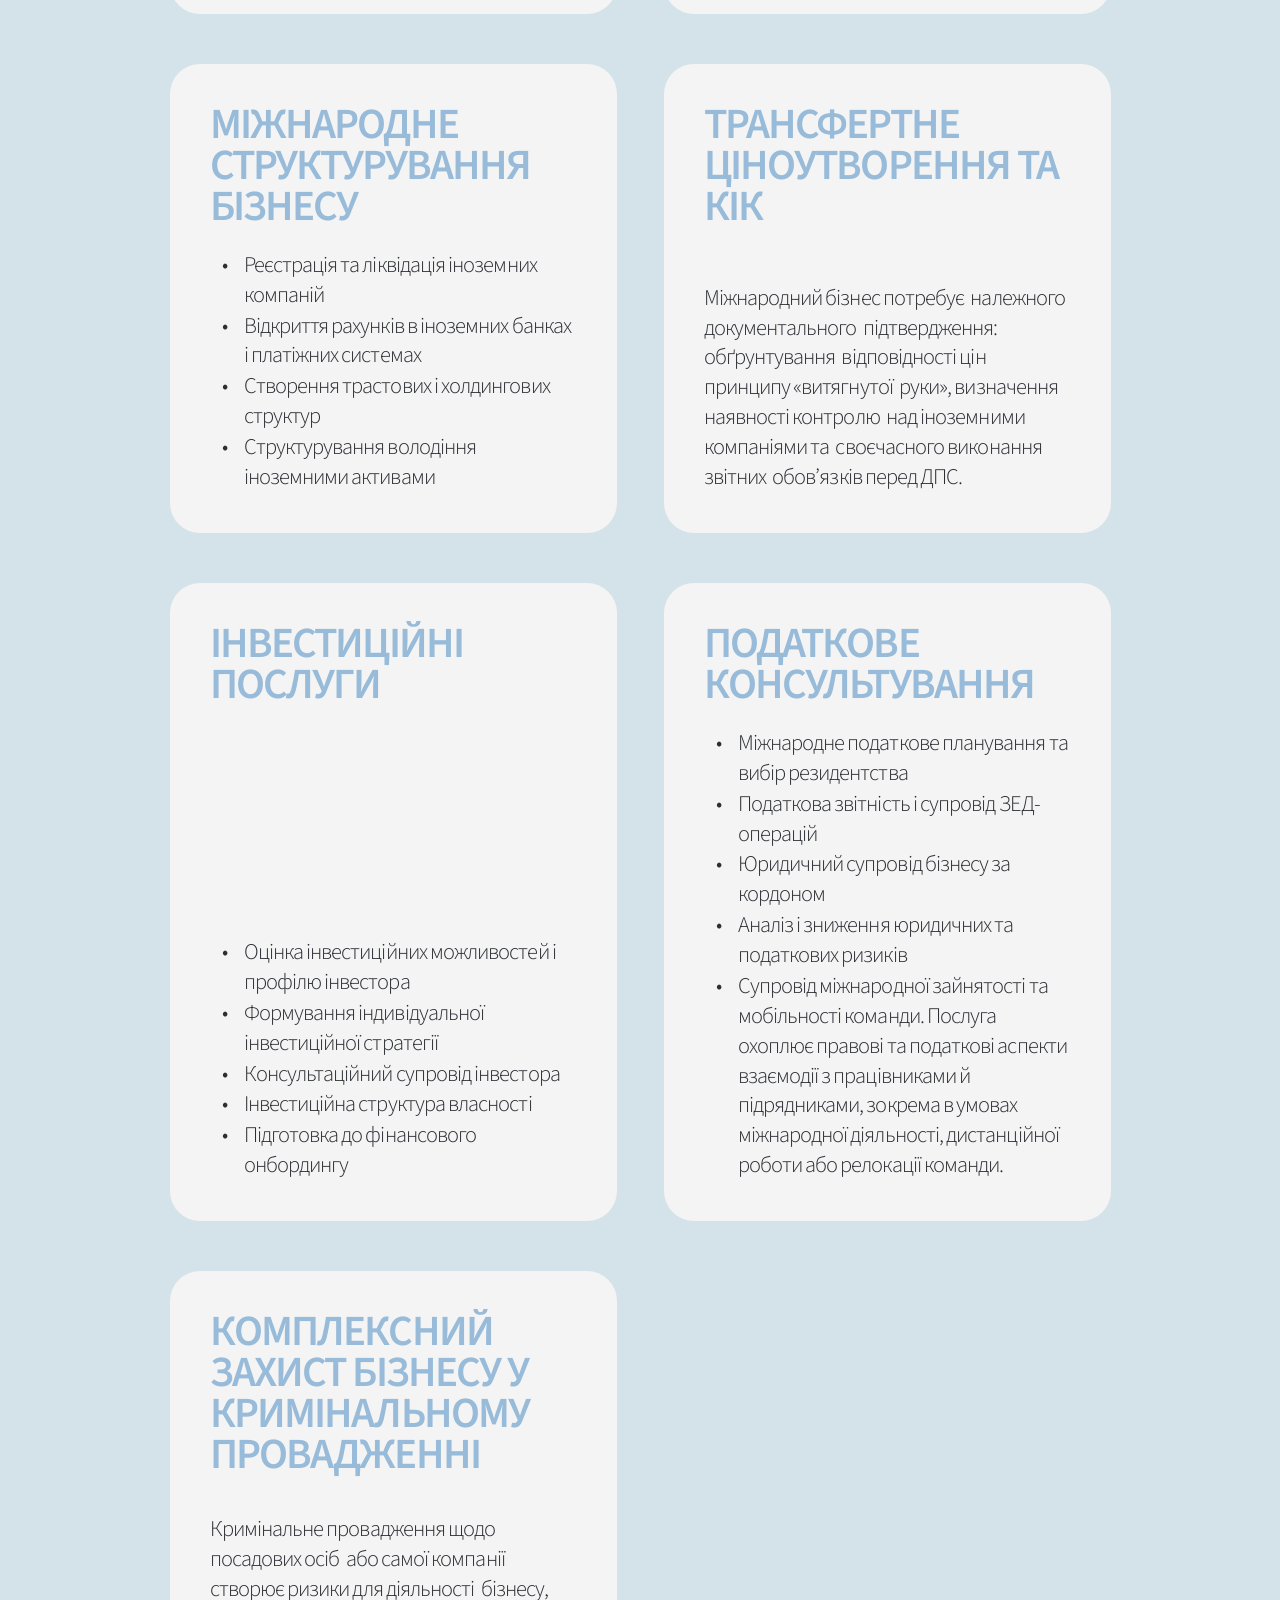
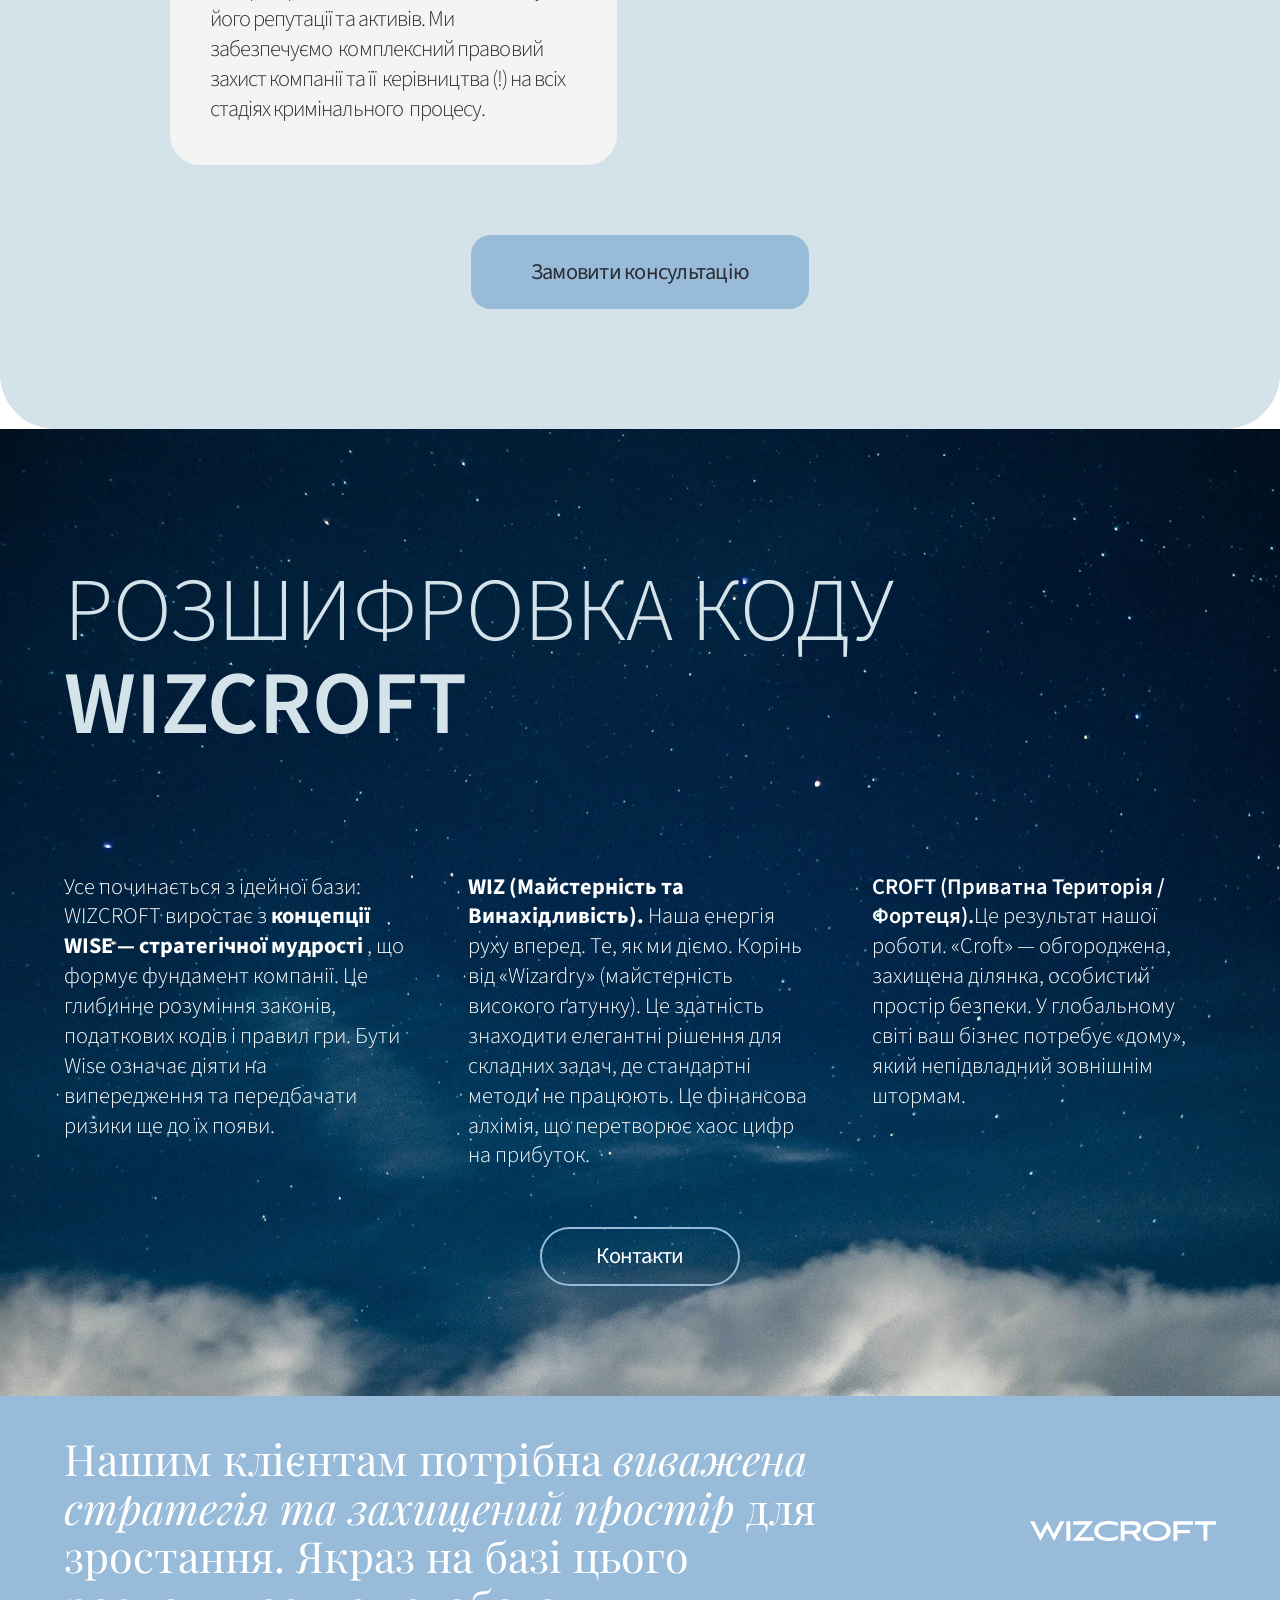
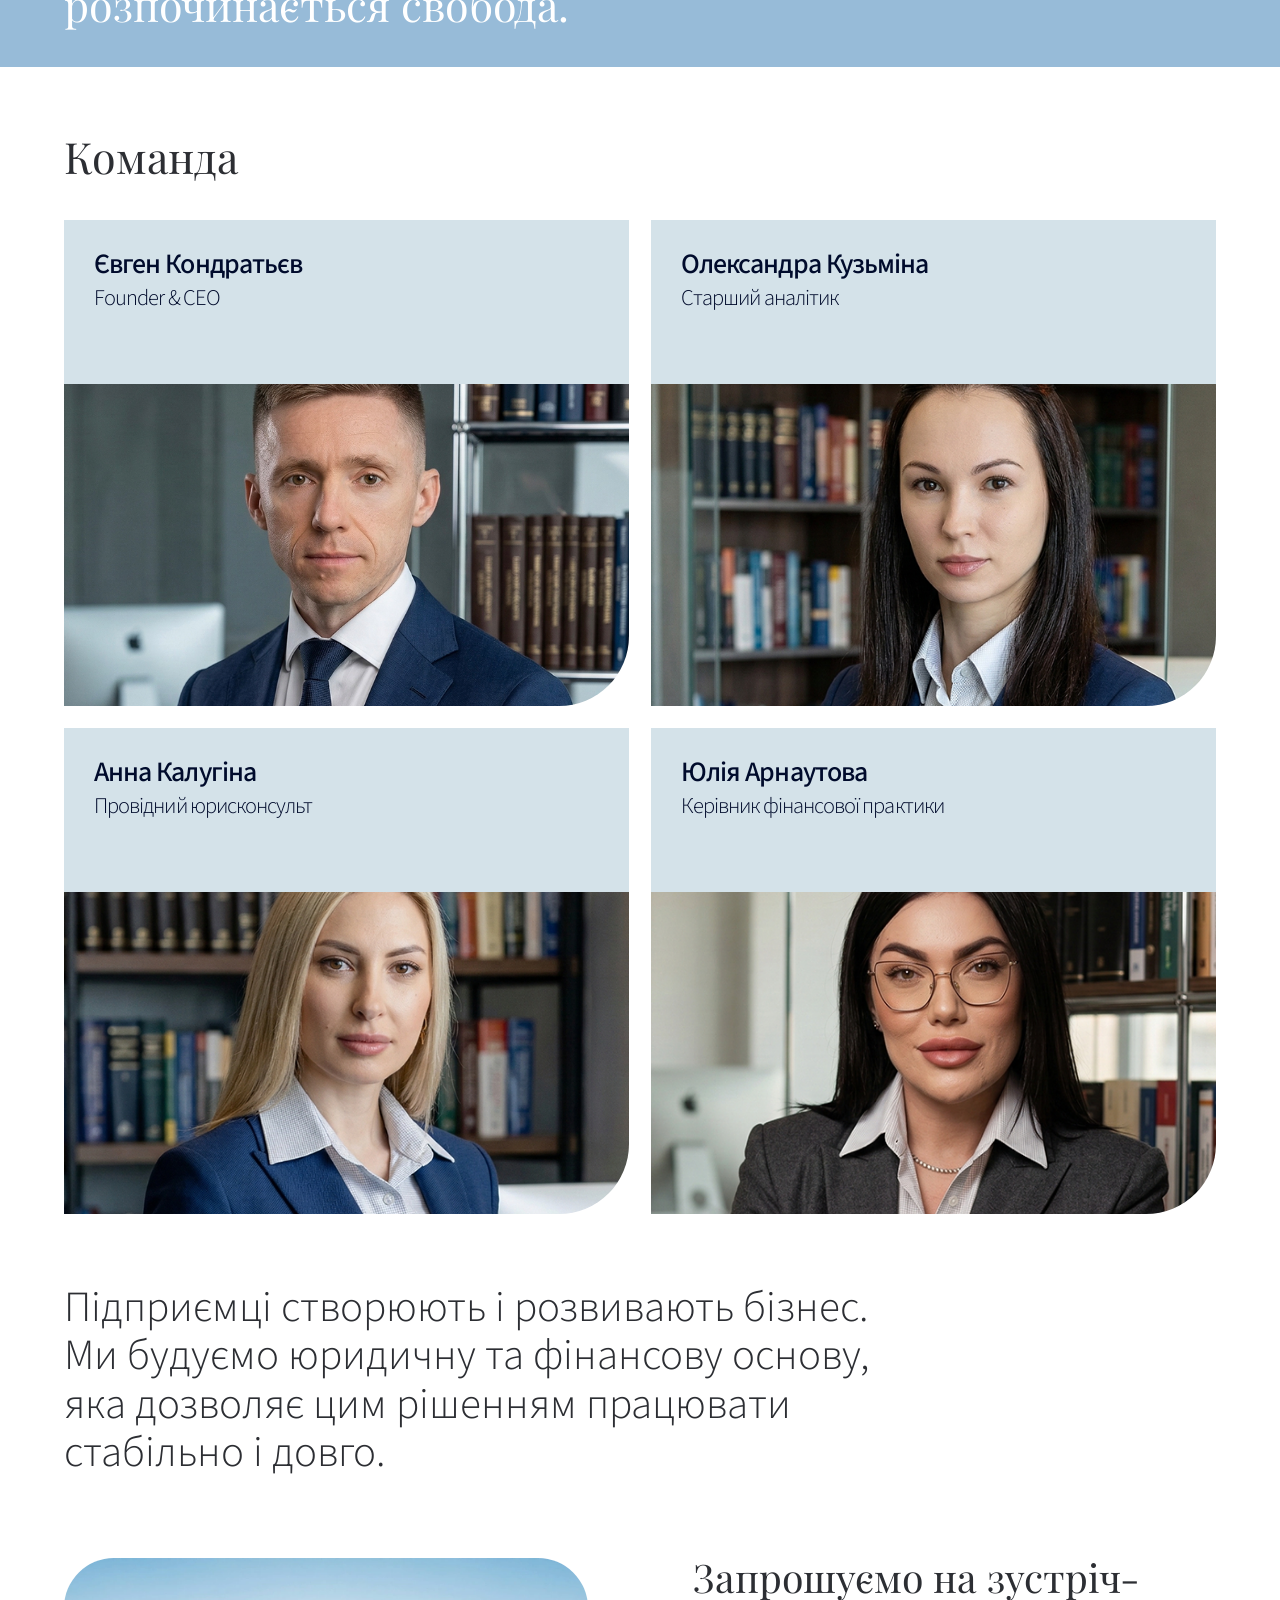
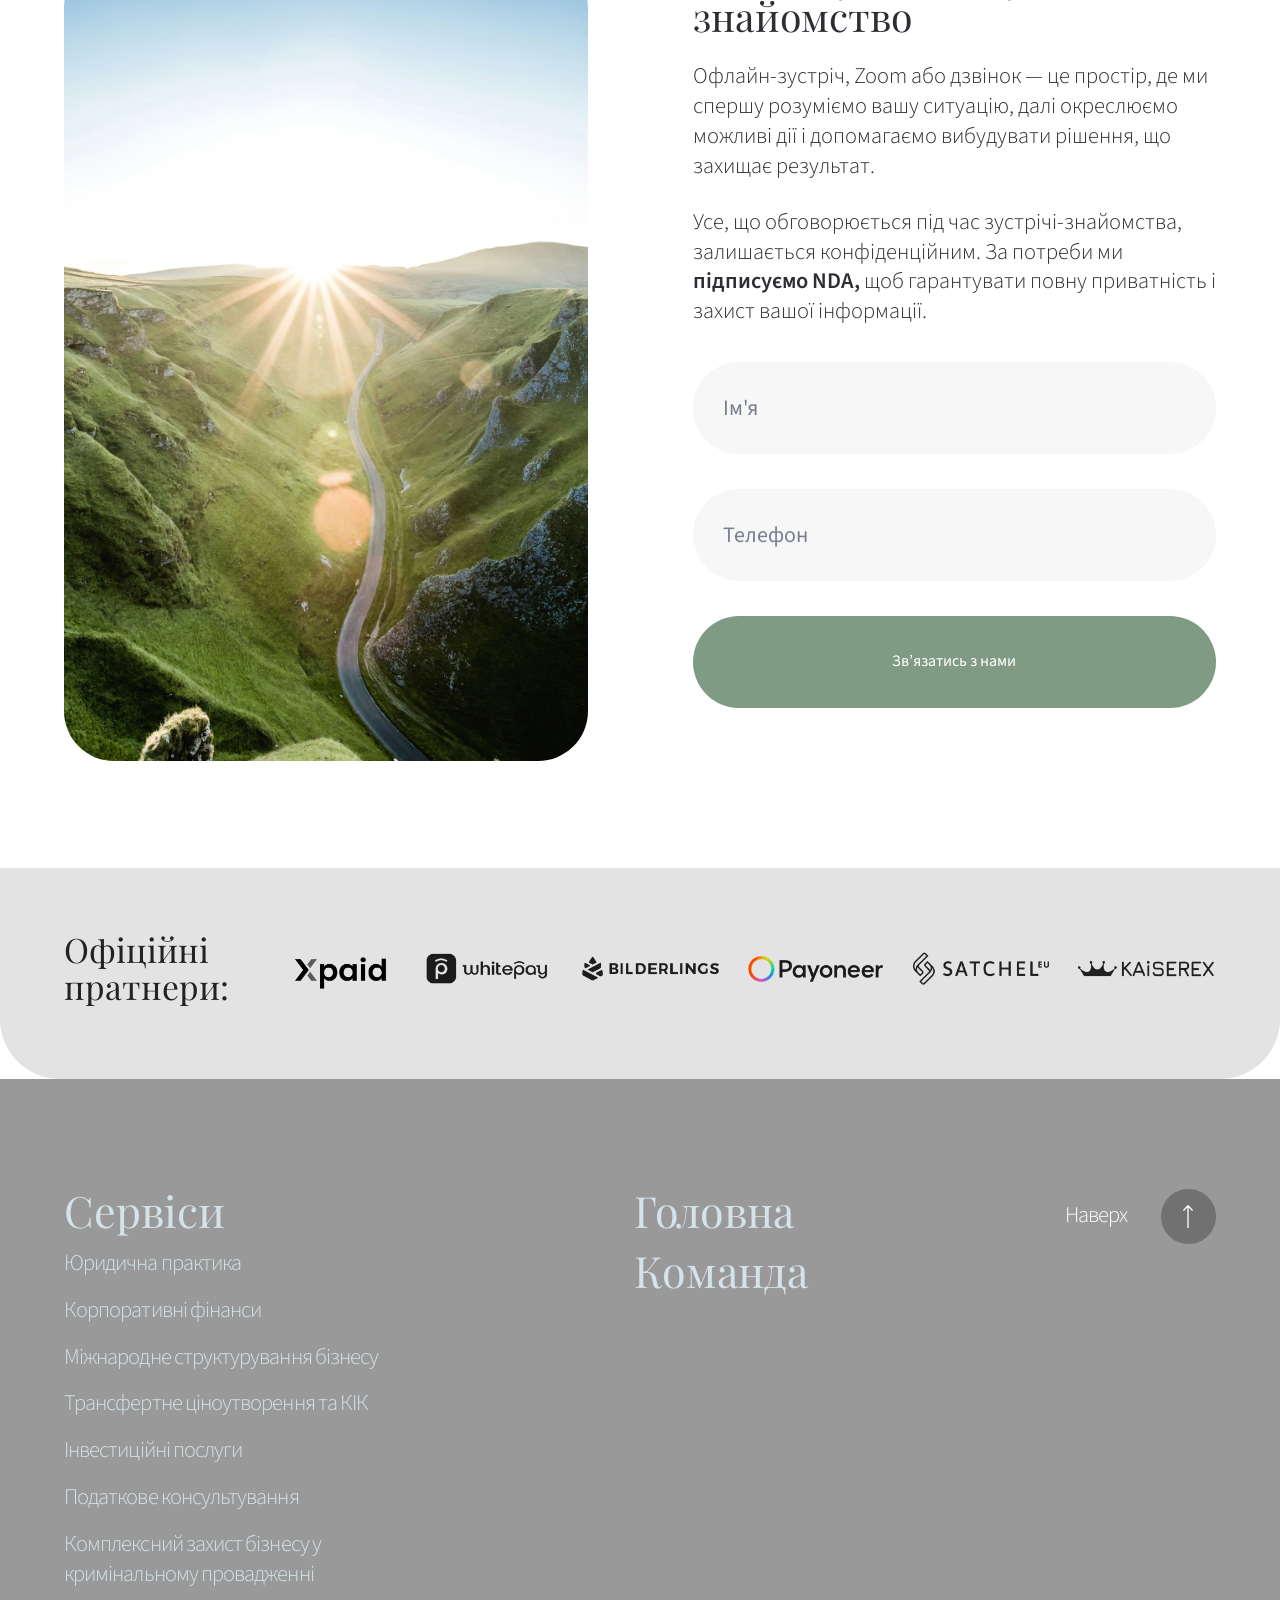
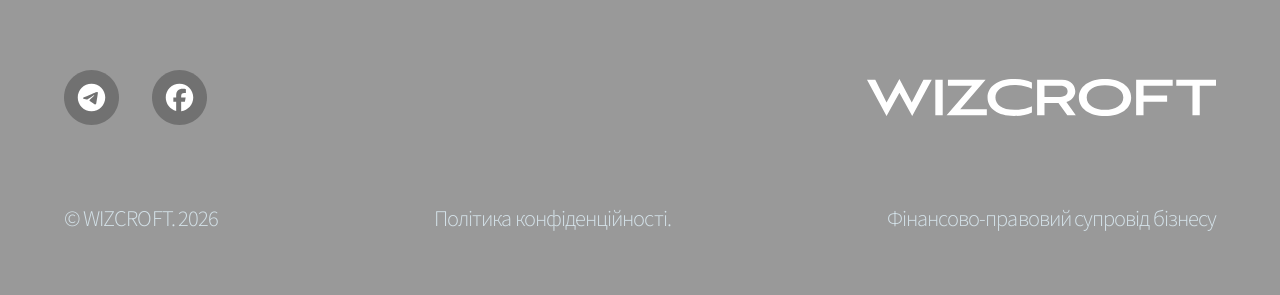
==== commit 8239579b: "small fixes + label fix" ====
--- a/index.html
+++ b/index.html
@@ -5,6 +5,7 @@
   <meta name="viewport" content="width=device-width, initial-scale=1.0">
   <title>WIZCROFT — Фінансово-правовий супровід бізнесу</title>
   <meta name="description" content="WIZCROFT — інтелектуальний партнер у фінансово-юридичних питаннях: податки, інвестиції, міжнародне структурування та захист бізнесу.">
+  <link rel="icon" href="favicon.ico" sizes="any">
   <link rel="stylesheet" href="css/fonts.css">
   <link rel="stylesheet" href="css/style.css">
 </head>
@@ -40,14 +41,14 @@
                 <img src="img/icons/chevron.svg" alt="" width="14" height="7">
               </span>
               <!-- Services dropdown (opens on click of "Сервіси") -->
-              <ul class="services-menu" data-field-list="services_menu">
-                <li>Юридична практика</li>
-                <li>Корпоративні фінанси</li>
-                <li>Міжнародне структурування бізнесу</li>
-                <li>Трансфертне ціноутворення та КІК</li>
-                <li>Інвестиційні послуги</li>
-                <li>Податкове консультування</li>
-                <li>Комплексний захист бізнесу у кримінальному провадженні</li>
+              <ul class="services-menu">
+                <li><a href="legal.html">Юридична практика</a></li>
+                <li><a href="corporate.html">Корпоративні фінанси</a></li>
+                <li><a href="international.html">Міжнародне структурування бізнесу</a></li>
+                <li><a href="tcu-kik.html">Трансфертне ціноутворення та КІК</a></li>
+                <li><a href="investment.html">Інвестиційні послуги</a></li>
+                <li><a href="index.html">Податкове консультування</a></li>
+                <li><a href="index.html">Комплексний захист бізнесу у кримінальному провадженні</a></li>
               </ul>
             </span>
 
@@ -230,10 +231,10 @@
           <article class="team-card">
             <div class="team-card__label">
               <p class="team-card__name">Юлія Арнаутова</p>
-              <p class="team-card__role">Партнер, Керівник фінансової практики</p>
+              <p class="team-card__role">Керівник фінансової практики</p>
             </div>
             <div class="team-card__photo">
-              <img src="img/team/Юлія Арнаутова.webp" alt="Юлія Арнаутова — Партнер, Керівник фінансової практики" loading="lazy">
+              <img src="img/team/Юлія Арнаутова.webp" alt="Юлія Арнаутова — Керівник фінансової практики" loading="lazy">
             </div>
           </article>
         </div>
@@ -254,7 +255,7 @@
             <p class="contact__nda" data-field-html="form.nda_html">Усе, що обговорюється під час зустрічі-знайомства, залишається конфіденційним. За потреби ми <span class="w-ss-semibold">підписуємо NDA, </span> щоб гарантувати повну приватність і захист вашої інформації.</p>
 
             <!-- Web3Forms contact form -->
-            <form class="contact-form" id="contact-form" action="https://api.web3forms.com/submit" method="POST" novalidate>
+            <form class="contact-form js-w3form" id="contact-form" action="https://api.web3forms.com/submit" method="POST" novalidate>
               <!-- TODO: replace YOUR_ACCESS_KEY_HERE with the client's real Web3Forms access key -->
               <input type="hidden" name="access_key" value="YOUR_ACCESS_KEY_HERE">
               <input type="hidden" name="subject" value="Нова заявка з сайту WIZCROFT">
@@ -301,11 +302,11 @@
         <div class="footer__cols">
           <nav class="footer__services" aria-label="Сервіси">
             <h3 class="footer__col-title" data-field="footer.services_title">Сервіси</h3>
-            <a href="#">Юридична практика</a>
-            <a href="#">Корпоративні фінанси</a>
-            <a href="#">Міжнародне структурування бізнесу</a>
-            <a href="#">Трансфертне ціноутворення та КІК</a>
-            <a href="#">Інвестиційні послуги</a>
+            <a href="legal.html">Юридична практика</a>
+            <a href="corporate.html">Корпоративні фінанси</a>
+            <a href="international.html">Міжнародне структурування бізнесу</a>
+            <a href="tcu-kik.html">Трансфертне ціноутворення та КІК</a>
+            <a href="investment.html">Інвестиційні послуги</a>
             <a href="#">Податкове консультування</a>
             <a href="#" class="footer__services-multiline">Комплексний захист бізнесу у<br>кримінальному провадженні</a>
           </nav>
--- a/css/style.css
+++ b/css/style.css
@@ -319,7 +319,7 @@
 /* align-items:stretch + absolutely-filled image → the photo matches the
    height of .contact__body (the taller column) on desktop. */
 .contact { margin-top: 80px; display: flex; align-items: stretch; gap: 105px; }
-.contact__media { flex: 0 0 806px; max-width: 806px; position: relative; }
+.contact__media { flex: 1; max-width: 806px; position: relative; }
 .contact__media img { position: absolute; inset: 0; width: 100%; height: 100%; object-fit: cover; border-radius: 50px; }
 .contact__body { flex: 1; min-width: 0; }
 .contact__heading { font-family: var(--font-serif); font-weight: 400; font-size: 39.2px; line-height: 39.222px; color: var(--c-text); }
@@ -351,7 +351,9 @@
 /* =========================================================
    PARTNERS
    ========================================================= */
-.partners { background: var(--c-partners); border-radius: 0 0 60px 60px; }
+/* partners sits above the footer so its rounded bottom corners reveal the
+   (dark) footer behind them instead of a hard edge */
+.partners { position: relative; z-index: 1; background: var(--c-partners); border-radius: 0 0 60px 60px; }
 .partners__inner { display: flex; align-items: center; gap: 60px; padding-block: 63px 73px; }
 .partners__heading {
   flex: 0 0 auto;
@@ -515,3 +517,268 @@
   .footer__bottom { flex-direction: column; gap: 12px; margin-top: 48px; }
   .footer__logo img { width: 240px; }
 }
+
+/* =========================================================
+   ===============  LEGAL PRACTICE PAGE  ===================
+   Reuses .hero / .freedom / .block4 / .contact / .partners /
+   .footer. New components below; legal-only overrides scoped
+   under .page-legal.
+   ========================================================= */
+
+/* shared fixed background → legal (mountain) image, darker overlay */
+.page-legal .fixed-bg { background-image: url("../img/bg/Image-hero-legal.jpg"); }
+.page-legal .hero__overlay,
+.page-legal .footer__overlay { background: rgba(21, 24, 28, 0.55); }
+.page-legal .founder__name,
+.page-legal .founder__role { color: var(--c-accent-blue); }
+
+/* --- legal hero copy --- */
+.hero__content--legal .hero__main { margin-top: 210px; max-width: none; } /* full width so the centred CTA centres to the page */
+.lhero__title { font-family: var(--font-serif); font-weight: 400; font-size: 44.8px; line-height: 63.502px; color: var(--c-white); }
+.lhero__sub   { margin-top: 16px; max-width: 883px; font-family: var(--font-serif); font-weight: 400; font-size: 33.6px; line-height: 44.825px; color: var(--c-white); }
+.lhero__lead  { margin-top: 16px; max-width: 1283px; font-weight: 300; font-size: 56px; line-height: 63.502px; letter-spacing: -1.6809px; color: var(--c-light); }
+.hero__content--legal .hero__cta { margin-inline: auto; } /* always centered */
+
+/* --- block 2: approach points --- */
+.intro__img2--legal img { height: 599px; }
+.lpoints { gap: 46px; }
+.lpoint { font-weight: 600; font-size: 33.6px; line-height: 44.825px; letter-spacing: -1.6809px; color: var(--c-text); }
+.lpoint .w-ss-light { font-weight: 300; }
+.lquote { color: var(--c-green); }
+.lquote .w-pf-italic { font-style: italic; }
+.lresult-title { color: var(--c-text); }
+
+/* --- cowork CTA card (e4ebee) --- */
+.cowork {
+  margin-top: 130px;
+  display: flex; gap: 120px;
+  background: #e4ebee; border-radius: 30px;
+  padding: 56px 68px 58px 60px;
+}
+.cowork__text { flex: 1 1 0; min-width: 0; display: flex; flex-direction: column; justify-content: space-between; gap: 40px; }
+.cowork__title { font-weight: 600; font-size: 43px; line-height: 41.089px; letter-spacing: -1.8677px; text-transform: uppercase; color: rgba(44, 46, 51, 0.4); }
+.cowork__lead  { font-weight: 300; font-size: 22.4px; line-height: 29.883px; letter-spacing: -0.9338px; color: var(--c-text); }
+.cowork__form  { flex: 1 1 0; min-width: 0; max-width: none; margin-top: 0; gap: 40px; justify-content: space-between; position: relative; }
+/* keep the (initially empty) status message out of the vertical distribution */
+.cowork__form .form__result { position: absolute; left: 30px; top: calc(100% + 8px); }
+.field__input--light { background: var(--c-light); }
+
+/* --- benefits grid (8 green cards) --- */
+.benefit-grid { margin-top: 70px; display: grid; grid-template-columns: repeat(4, 1fr); gap: 20px 10px; }
+.benefit-card { background: var(--c-green); border-radius: 16px; padding: 30px 20px 30px 30px; color: var(--c-white); display: flex; flex-direction: column; gap: 26px; }
+.benefit-card__title { font-weight: 600; font-size: 26.1px; line-height: 29.883px; letter-spacing: -0.9338px; }
+.benefit-card__arrow { display: block; }
+.benefit-card__text  { font-weight: 300; font-size: 26.1px; line-height: 29.883px; letter-spacing: -0.9338px; }
+
+/* --- parallax gap (transparent → reveals the shared fixed image) --- */
+.parallax-gap { position: relative; }
+.parallax-gap::before { content: ""; position: absolute; inset: 0; background: rgba(21, 24, 28, 0.4); z-index: 0; pointer-events: none; }
+.parallax-gap__inner { position: relative; z-index: 1; display: flex; gap: 150px; align-items: center; padding-block: 117px; padding-bottom: 200px; }
+.industries { flex: 0 0 603px; max-width: 603px; background: rgba(39, 75, 91, 0.8); padding: 60px 50px; display: flex; flex-direction: column; gap: 70px; align-items: center; }
+.industries__title { font-weight: 600; font-size: 41.1px; line-height: 44.825px; letter-spacing: -1.8677px; text-transform: uppercase; color: var(--c-accent-blue); text-align: center; }
+.industries__list { width: 100%; color: var(--c-light); font-weight: 300; font-size: 33.6px; line-height: 41.089px; letter-spacing: -0.9338px; }
+.industries__list li { position: relative; padding-left: 26px; }
+.industries__list li::before { content: "•"; position: absolute; left: 0; }
+.meeting { flex: 1; min-width: 0; color: var(--c-white); }
+.meeting__title { font-family: var(--font-serif); font-weight: 400; font-size: 39.2px; line-height: 39.222px; color: var(--c-white); }
+.meeting__text  { margin-top: 26px; max-width: 681px; font-weight: 300; font-size: 22.4px; line-height: 29.883px; color: var(--c-white); }
+.meeting .contact-form { margin-top: 35px; max-width: 680px; }
+
+/* --- dark stacked service panels --- */
+/* pull the stack up so the first rounded panel overlays the section above
+   (otherwise its rounded top corners reveal a gap) */
+.svc-stack { position: relative; z-index: 1; margin-top: -90px; }
+.svc-block { position: relative; background: var(--c-text); border-radius: 90px 90px 0 0; color: var(--c-white); filter: drop-shadow(0 -4px 19.8px rgba(0, 0, 0, 0.25)); }
+.svc-block + .svc-block { margin-top: -80px; } /* overlap so the rounded tops stack */
+.svc-block__inner { padding-block: 84px 140px; }
+.svc-block__cols { display: flex; justify-content: space-between; gap: 60px; }
+.svc-block__title { flex: 0 0 549px; max-width: 549px; font-weight: 600; font-size: 52.3px; line-height: 59.766px; letter-spacing: -1.8677px; text-transform: uppercase; }
+.svc-block__body { flex: 1; max-width: 945px; }
+.svc-block__desc { font-family: var(--font-serif); font-weight: 400; font-size: 33.6px; line-height: 41.089px; color: var(--c-light); }
+.svc-block__note { margin-top: 62px; font-weight: 300; font-size: 33.6px; line-height: 41.089px; letter-spacing: -0.9338px; color: var(--c-light); }
+.svc-block__list { flex: 1; max-width: 945px; color: var(--c-light); font-family: var(--font-serif); font-size: 33.6px; line-height: 41.089px; }
+.svc-block__list li { list-style: disc; margin-left: 50px; }
+.svc-form { margin: 120px auto 0; max-width: 1190px; display: flex; flex-wrap: wrap; gap: 20px; }
+.svc-form__input { flex: 1 1 0; min-width: 0; height: 46px; padding: 10px 30px; background: var(--c-input); border: none; border-radius: 60px; font-family: var(--font-sans); font-size: 16px; color: var(--c-placeholder); }
+.svc-form__input::placeholder { color: var(--c-placeholder); }
+.svc-form__input:focus { outline: 2px solid var(--c-accent-blue); }
+.svc-form__input.is-invalid { outline: 2px solid #c0392b; }
+.svc-form__submit { flex: 1 1 0; min-width: 0; height: 46px; background: var(--c-green); border: none; border-radius: 60px; color: var(--c-white); font-family: var(--font-sans); font-size: 16px; cursor: pointer; transition: background-color .2s ease; }
+.svc-form__submit:hover, .svc-form__submit:focus-visible { background: #A1C2DC; }
+.svc-form .form__result { flex-basis: 100%; }
+
+/* ---------- legal responsive ---------- */
+@media (max-width: 1280px) {
+  .hero--legal .hero__inner { min-height: auto; }
+  .hero__content--legal .hero__main { margin-top: 60px; }
+  .benefit-grid { grid-template-columns: repeat(2, 1fr); }
+  .cowork { gap: 60px; }
+}
+@media (max-width: 900px) {
+  .intro__img2--legal img { height: auto; aspect-ratio: 1109 / 1190; }
+  .lpoint { font-size: 26px; line-height: 1.3; }
+  .lquote { font-size: 48px; line-height: 1.15; }
+
+  .cowork { flex-direction: column; gap: 40px; padding: 40px; }
+  .cowork__text { flex-basis: auto; max-width: none; }
+  .cowork__form { max-width: none; }
+
+  .benefit-grid { grid-template-columns: 1fr; } /* tablet → single column */
+
+  .parallax-gap__inner { flex-direction: column; gap: 40px; padding-block: 70px; }
+  .industries { flex-basis: auto; max-width: 100%; width: 100%; }
+
+  .svc-block__cols { flex-direction: column; gap: 24px; }
+  .svc-block__title { flex-basis: auto; max-width: none; font-size: 40px; line-height: 1.1; }
+  .svc-block__note { margin-top: 32px; }
+  .svc-block__desc, .svc-block__note, .svc-block__list { font-size: 26px; line-height: 1.3; }
+  .svc-form { margin-top: 48px; flex-direction: column; }
+  .svc-form__input, .svc-form__submit { flex: none; width: 100%; height: 56px; }
+}
+@media (max-width: 600px) {
+  .lhero__title { font-size: 34px; line-height: 1.2; }
+  .lhero__sub   { font-size: 22px; line-height: 1.3; margin-top: 12px; }
+  .lhero__lead  { font-size: 28px; line-height: 1.25; margin-top: 40px; }
+
+  .lpoint { font-size: 22px; }
+  .lquote { font-size: 32px; }
+  .lresult-title { font-size: 32px; line-height: 1.2; }
+
+  .cowork__title { font-size: 32px; line-height: 1.1; }
+  .benefit-card__title, .benefit-card__text { font-size: 20px; }
+
+  .industries__title { font-size: 30px; line-height: 1.15; }
+  .industries__list { font-size: 22px; line-height: 1.4; }
+  .meeting__title { font-size: 28px; }
+
+  .svc-block { border-radius: 48px 48px 0 0; }
+  .svc-block__title { font-size: 30px; }
+  .svc-block__desc, .svc-block__note, .svc-block__list { font-size: 20px; }
+  .svc-block__list li { margin-left: 24px; }
+}
+
+/* =========================================================
+   ============  CORPORATE FINANCE PAGE  ===================
+   Reuses the legal-page components; new pieces below.
+   ========================================================= */
+.page-corp .fixed-bg { background-image: url("../img/bg/Image-hero-corp.jpg"); }
+.founder--circle .founder__img { border-radius: 50%; }
+.intro--corp { border-radius: 55px 55px 0 0; } /* rounded top only */
+
+/* second service-panel title has a lighter sub-line */
+.svc-block__title-sub { display: block; font-weight: 300; }
+
+/* --- "when the business needs corporate finance" --- */
+.when { margin-top: 130px; }
+.when__title { font-weight: 600; font-size: 43px; line-height: 41.089px; letter-spacing: -1.8677px; text-transform: uppercase; color: var(--c-accent-blue); text-align: center; }
+.when__intro { margin-top: 64px; max-width: 932px; font-weight: 300; font-size: 33.6px; line-height: 41.089px; letter-spacing: -0.9338px; color: var(--c-text); }
+.when__cols { margin-top: 48px; display: flex; align-items: flex-start; gap: 60px; }
+.when__cases { flex: 1; min-width: 0; }
+.when__label { font-family: var(--font-serif); font-weight: 400; font-size: 33.6px; color: var(--c-text-dark); }
+.when__list { margin-top: 24px; display: flex; flex-direction: column; gap: 14px; font-weight: 300; font-size: 29.9px; line-height: 37.354px; letter-spacing: -0.9338px; color: var(--c-text); }
+.when__list li { list-style: disc; margin-left: 45px; }
+.when__illus { flex: 0 0 560px; max-width: 560px; position: relative; align-self: flex-start; }
+.when__illus-base { width: 100%; height: auto; }
+.when__illus-card { position: absolute; left: -3%; top: -5%; width: 78%; height: auto; z-index: 2; }
+.when__divider { margin-top: 0; border: 0; border-top: 1px solid rgba(44, 46, 51, 0.3); }
+
+/* --- audience band (over its own image) --- */
+.audience-band { background: #2c2e33 url("../img/bg/Image-corp-band.jpg") center / cover no-repeat; }
+.audience-band__inner { display: flex; align-items: center; gap: 60px; padding-block: 180px; }
+.audience-band__title { flex: 0 0 758px; max-width: 758px; font-weight: 300; font-size: 89.6px; line-height: 93.385px; text-transform: uppercase; color: var(--c-text); }
+.audience-band__text { flex: 1; min-width: 0; max-width: 606px; font-weight: 300; font-size: 29.9px; line-height: 33.619px; color: var(--c-white); }
+.audience-band__text .w-ss-semibold { font-weight: 600; }
+
+/* --- audience bars (full-width #97bbd8) --- */
+/* isolate the bars' stacking so earlier bars paint ABOVE later ones — otherwise
+   each bar's downward shadow is hidden under the (flush) next bar */
+.aud-list { position: relative; isolation: isolate; }
+.aud-bar { position: relative; background: var(--c-accent-blue); box-shadow: 0 9px 15px 0 rgba(0, 23, 42, 0.15); }
+.aud-bar:nth-child(1) { z-index: 8; }
+.aud-bar:nth-child(2) { z-index: 7; }
+.aud-bar:nth-child(3) { z-index: 6; }
+.aud-bar:nth-child(4) { z-index: 5; }
+.aud-bar:nth-child(5) { z-index: 4; }
+.aud-bar:nth-child(6) { z-index: 3; }
+.aud-bar:nth-child(7) { z-index: 2; }
+.aud-bar:nth-child(8) { z-index: 1; }
+.aud-bar__inner { display: flex; align-items: center; justify-content: space-between; gap: 60px; min-height: 170px; padding-block: 24px; }
+.aud-bar__title { flex: 1; min-width: 0; font-family: var(--font-serif); font-weight: 400; font-size: 37.4px; line-height: 41.089px; color: var(--c-text); }
+.aud-bar__text { flex: 0 0 607px; max-width: 607px; font-weight: 300; font-size: 29.9px; line-height: 33.619px; color: var(--c-text); }
+
+/* ---------- corporate responsive ---------- */
+@media (max-width: 1280px) {
+  .when__cols { gap: 40px; }
+  .audience-band__title { flex-basis: auto; max-width: none; font-size: 64px; line-height: 1.1; }
+  .audience-band__inner { padding-block: 120px; }
+}
+@media (max-width: 900px) {
+  .when__intro { font-size: 26px; line-height: 1.3; }
+  .when__cols { flex-direction: column; gap: 32px; }
+  .when__label { font-size: 26px; }
+  .when__list { font-size: 22px; line-height: 1.4; }
+  .when__illus { flex-basis: auto; max-width: 100%; width: 100%; }
+  .svc-stack { margin-top: 0; } /* avoid overlapping the form above on small screens */
+
+  .audience-band__inner { flex-direction: column; align-items: flex-start; gap: 24px; padding-block: 80px; }
+  .audience-band__title { font-size: 48px; }
+  .audience-band__text { max-width: none; }
+
+  .aud-bar__inner { flex-direction: column; align-items: flex-start; gap: 16px; min-height: 0; padding-block: 32px; }
+  .aud-bar__title, .aud-bar__text { flex-basis: auto; max-width: none; }
+}
+@media (max-width: 600px) {
+  .when__title { font-size: 28px; line-height: 1.15; }
+  .when__intro { font-size: 22px; }
+  .audience-band__title { font-size: 34px; }
+  .audience-band__text, .aud-bar__text { font-size: 20px; }
+  .aud-bar__title { font-size: 28px; }
+}
+
+/* =========================================================
+   ======  INTERNATIONAL STRUCTURING PAGE  ================
+   Reuses the corporate-page components; new pieces below.
+   ========================================================= */
+.page-intl .fixed-bg { background-image: url("../img/bg/Image-hero-legal-intl.jpg"); }
+.page-tcu  .fixed-bg { background-image: url("../img/bg/Image-hero-tcukik.jpg"); }
+.page-invest .fixed-bg { background-image: url("../img/bg/Image-hero-invest.jpg"); }
+
+/* investment disclaimer footnote (above the CTA) */
+.intro__note { margin-top: 40px; font-weight: 300; font-size: 26.1px; line-height: 29.883px; letter-spacing: -0.9338px; color: var(--c-green); }
+@media (max-width: 600px) { .intro__note { font-size: 18px; } }
+
+/* 3-column benefit grid (5 cards), narrower & centred */
+.benefit-grid--3 { grid-template-columns: repeat(3, minmax(0, 1fr)); max-width: 1229px; margin-inline: auto; }
+
+/* "Кому потрібне…" intro sits over the parallax image (no separate band image).
+   Heading/text are light for legibility over the darkened mountain photo. */
+.aud-intro { position: relative; }
+.aud-intro::before { content: ""; position: absolute; inset: 0; background: rgba(21, 24, 28, 0.45); z-index: 0; pointer-events: none; }
+.aud-intro__inner { position: relative; z-index: 1; display: flex; align-items: center; gap: 60px; padding-block: 150px; }
+.aud-intro__title { flex: 0 0 758px; max-width: 758px; font-weight: 300; font-size: 89.6px; line-height: 93.385px; text-transform: uppercase; color: var(--c-light); }
+.aud-intro__text { flex: 1; min-width: 0; max-width: 648px; font-weight: 300; font-size: 29.9px; line-height: 33.619px; color: var(--c-white); }
+.aud-intro__text .w-ss-semibold { font-weight: 600; }
+
+/* dark service panel: "У межах послуги" sub-list */
+.svc-block__sublabel { margin-top: 40px; font-weight: 300; font-size: 33.6px; line-height: 41.089px; letter-spacing: -0.9338px; color: var(--c-light); }
+.svc-block__sublist { margin-top: 16px; display: flex; flex-direction: column; gap: 14px; font-weight: 300; font-size: 33.6px; line-height: 41.089px; letter-spacing: -0.9338px; color: var(--c-light); }
+.svc-block__sublist li { list-style: disc; margin-left: 26px; }
+
+@media (max-width: 1280px) {
+  .aud-intro__title { flex-basis: auto; max-width: none; font-size: 64px; line-height: 1.1; }
+  .aud-intro__inner { padding-block: 110px; }
+}
+@media (max-width: 900px) {
+  .benefit-grid--3 { grid-template-columns: 1fr; } /* tablet → single column (overrides the --3 modifier) */
+  .aud-intro__inner { flex-direction: column; align-items: flex-start; gap: 24px; padding-block: 80px; }
+  .aud-intro__title { font-size: 48px; }
+  .aud-intro__text { max-width: none; }
+  .svc-block__sublabel, .svc-block__sublist { font-size: 26px; line-height: 1.3; }
+}
+@media (max-width: 600px) {
+  .aud-intro__title { font-size: 34px; }
+  .aud-intro__text { font-size: 20px; }
+  .svc-block__sublabel, .svc-block__sublist { font-size: 20px; }
+}
+
+
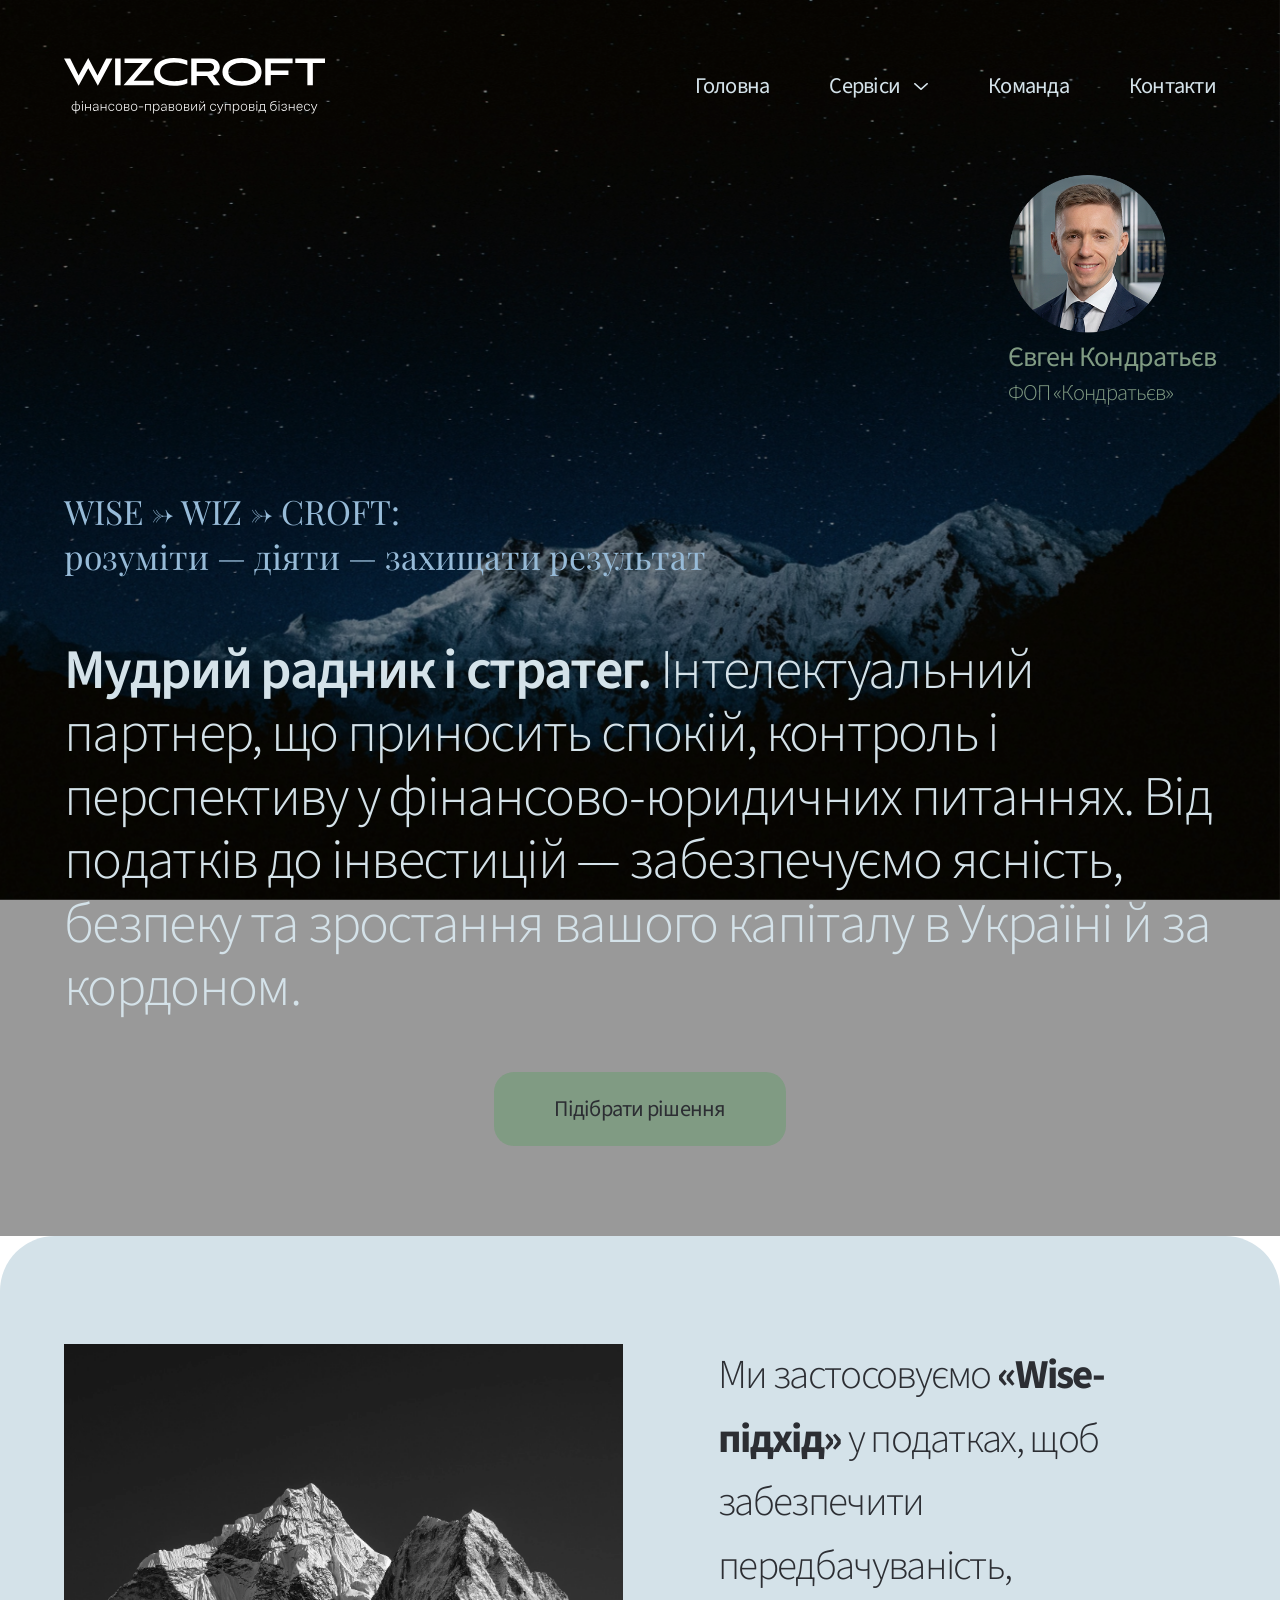
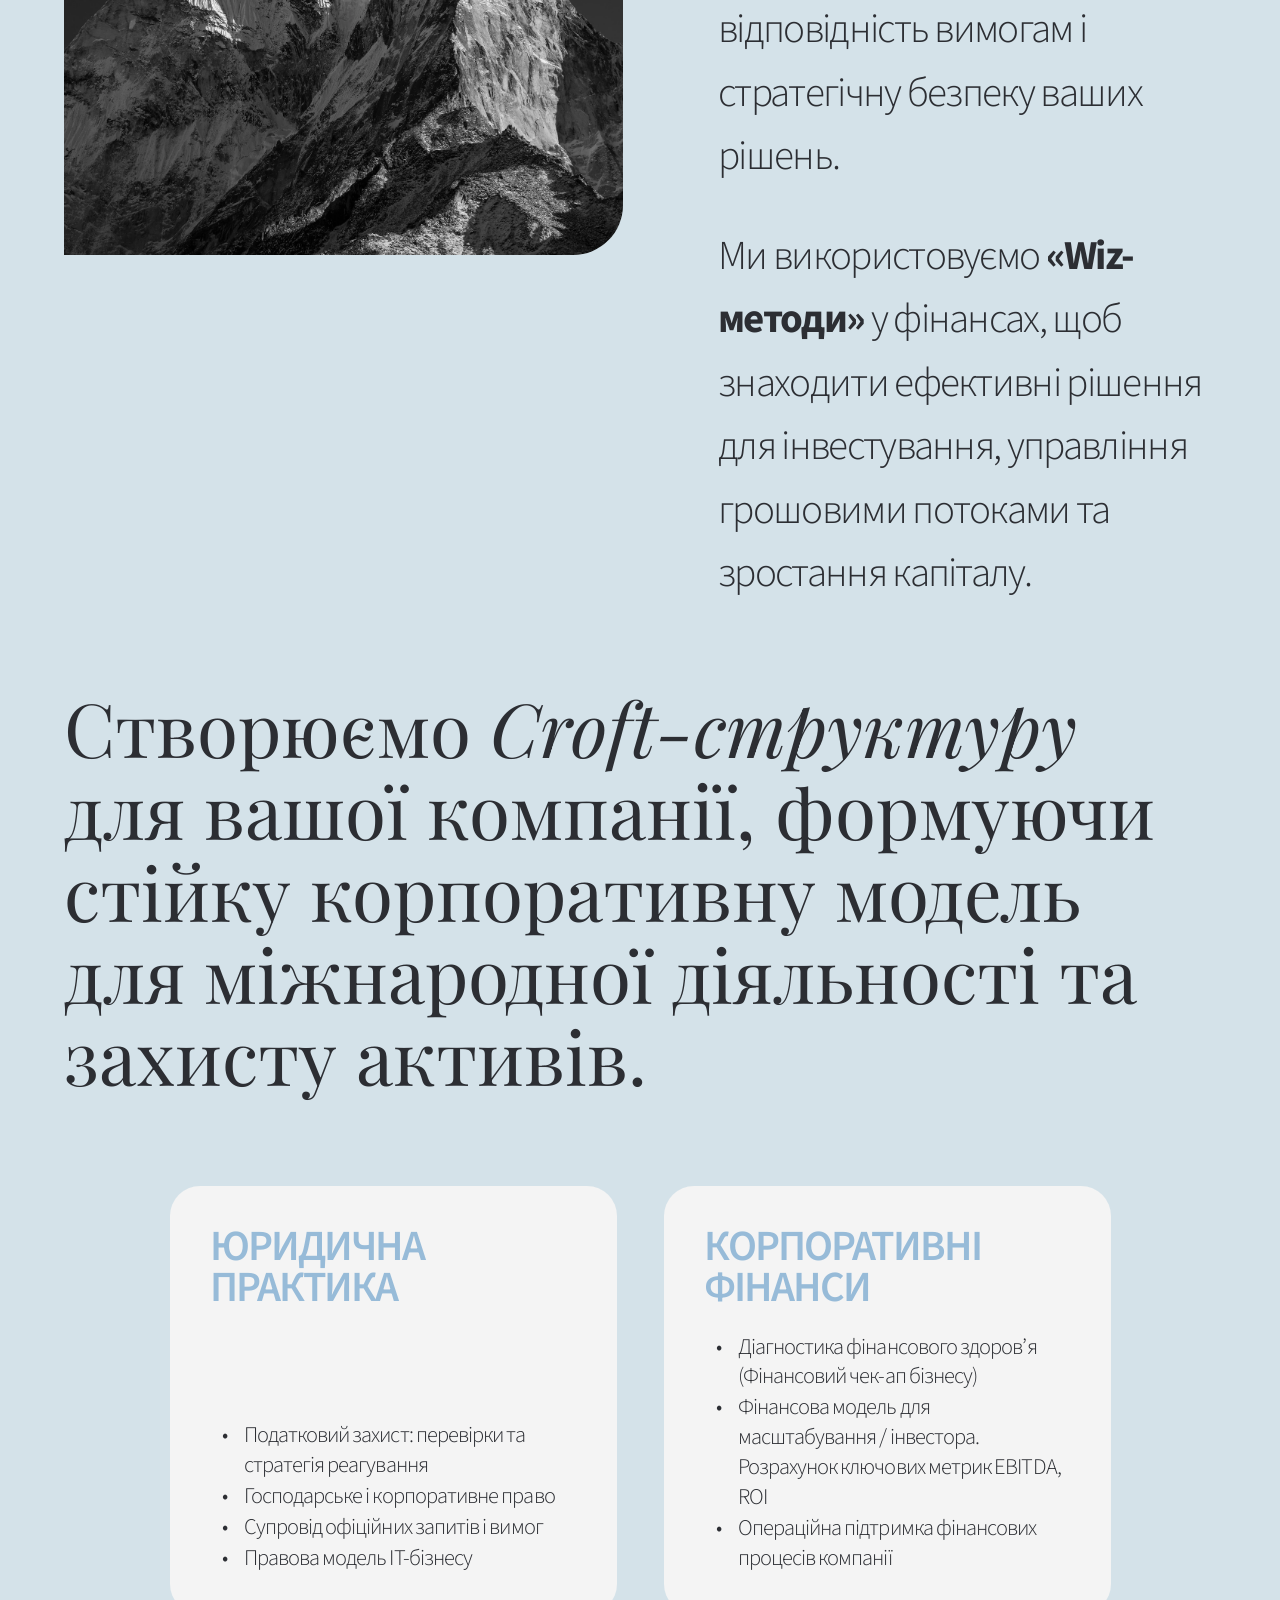
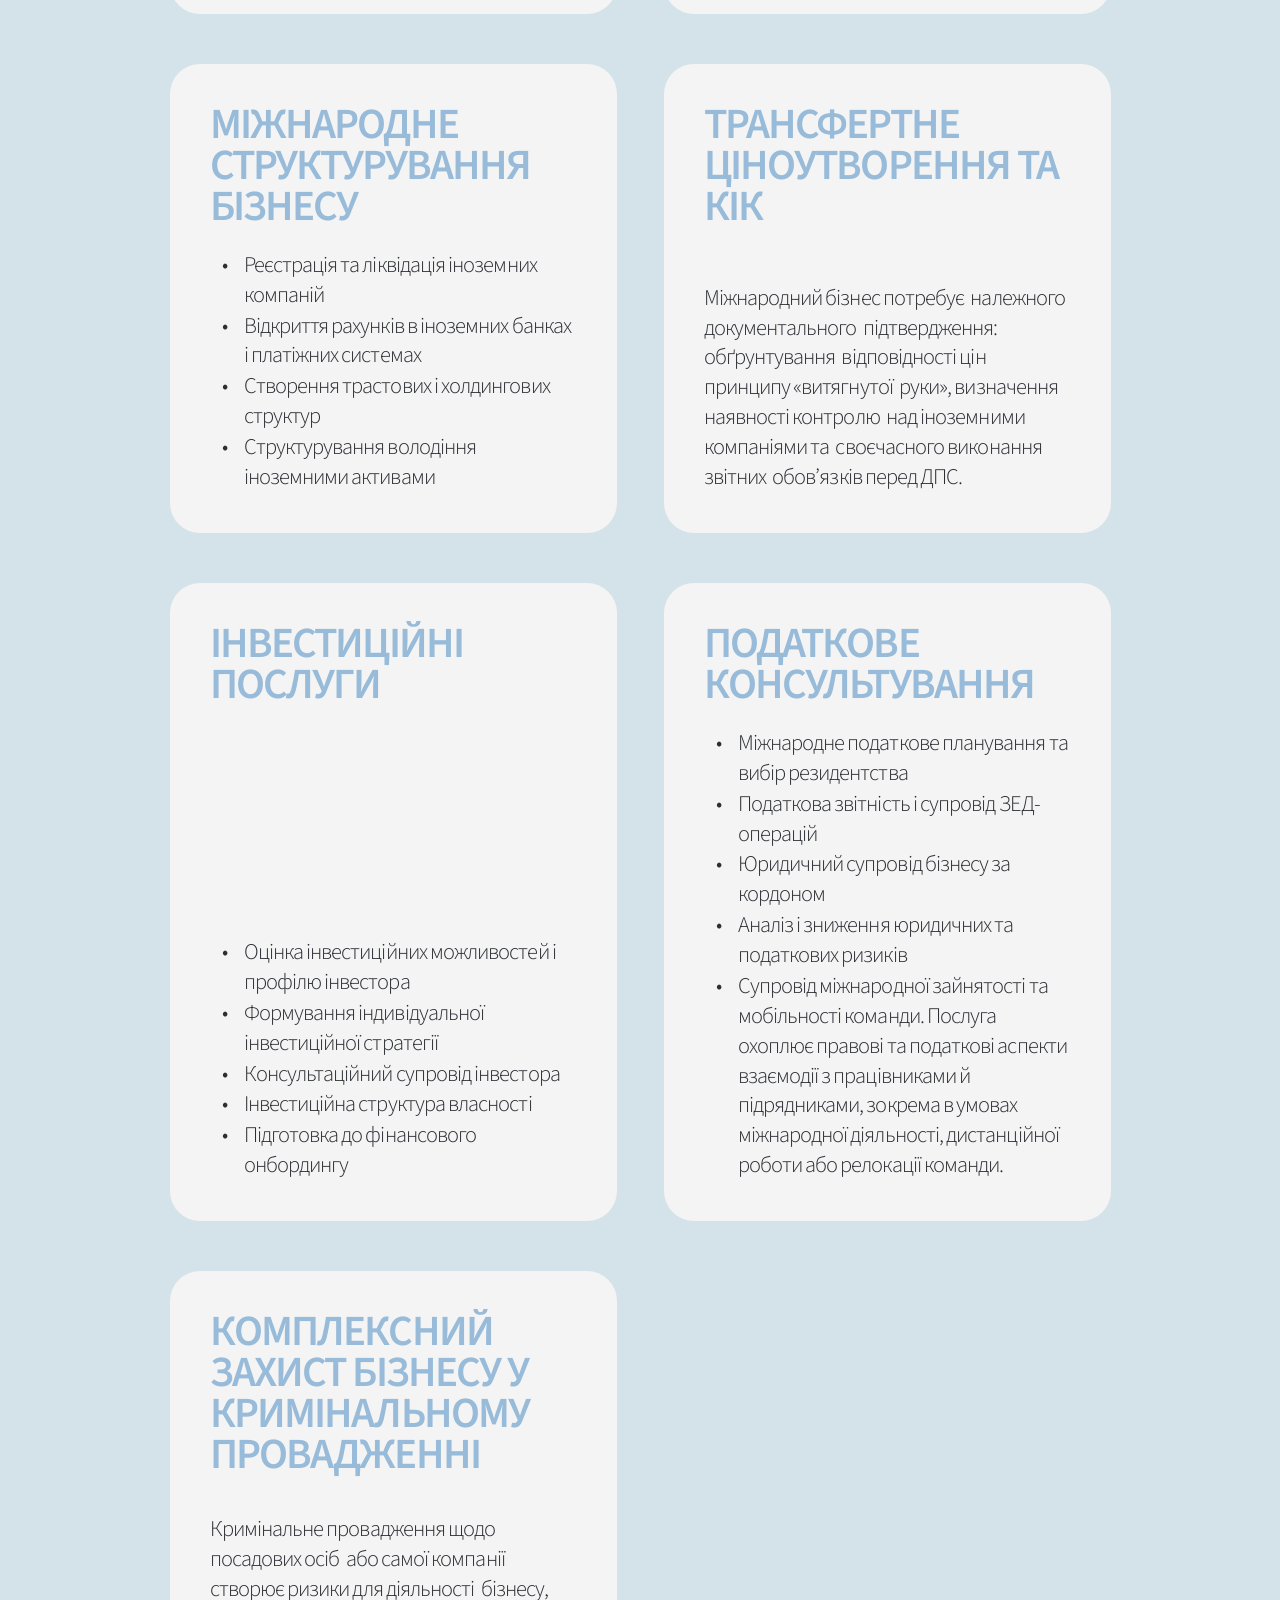
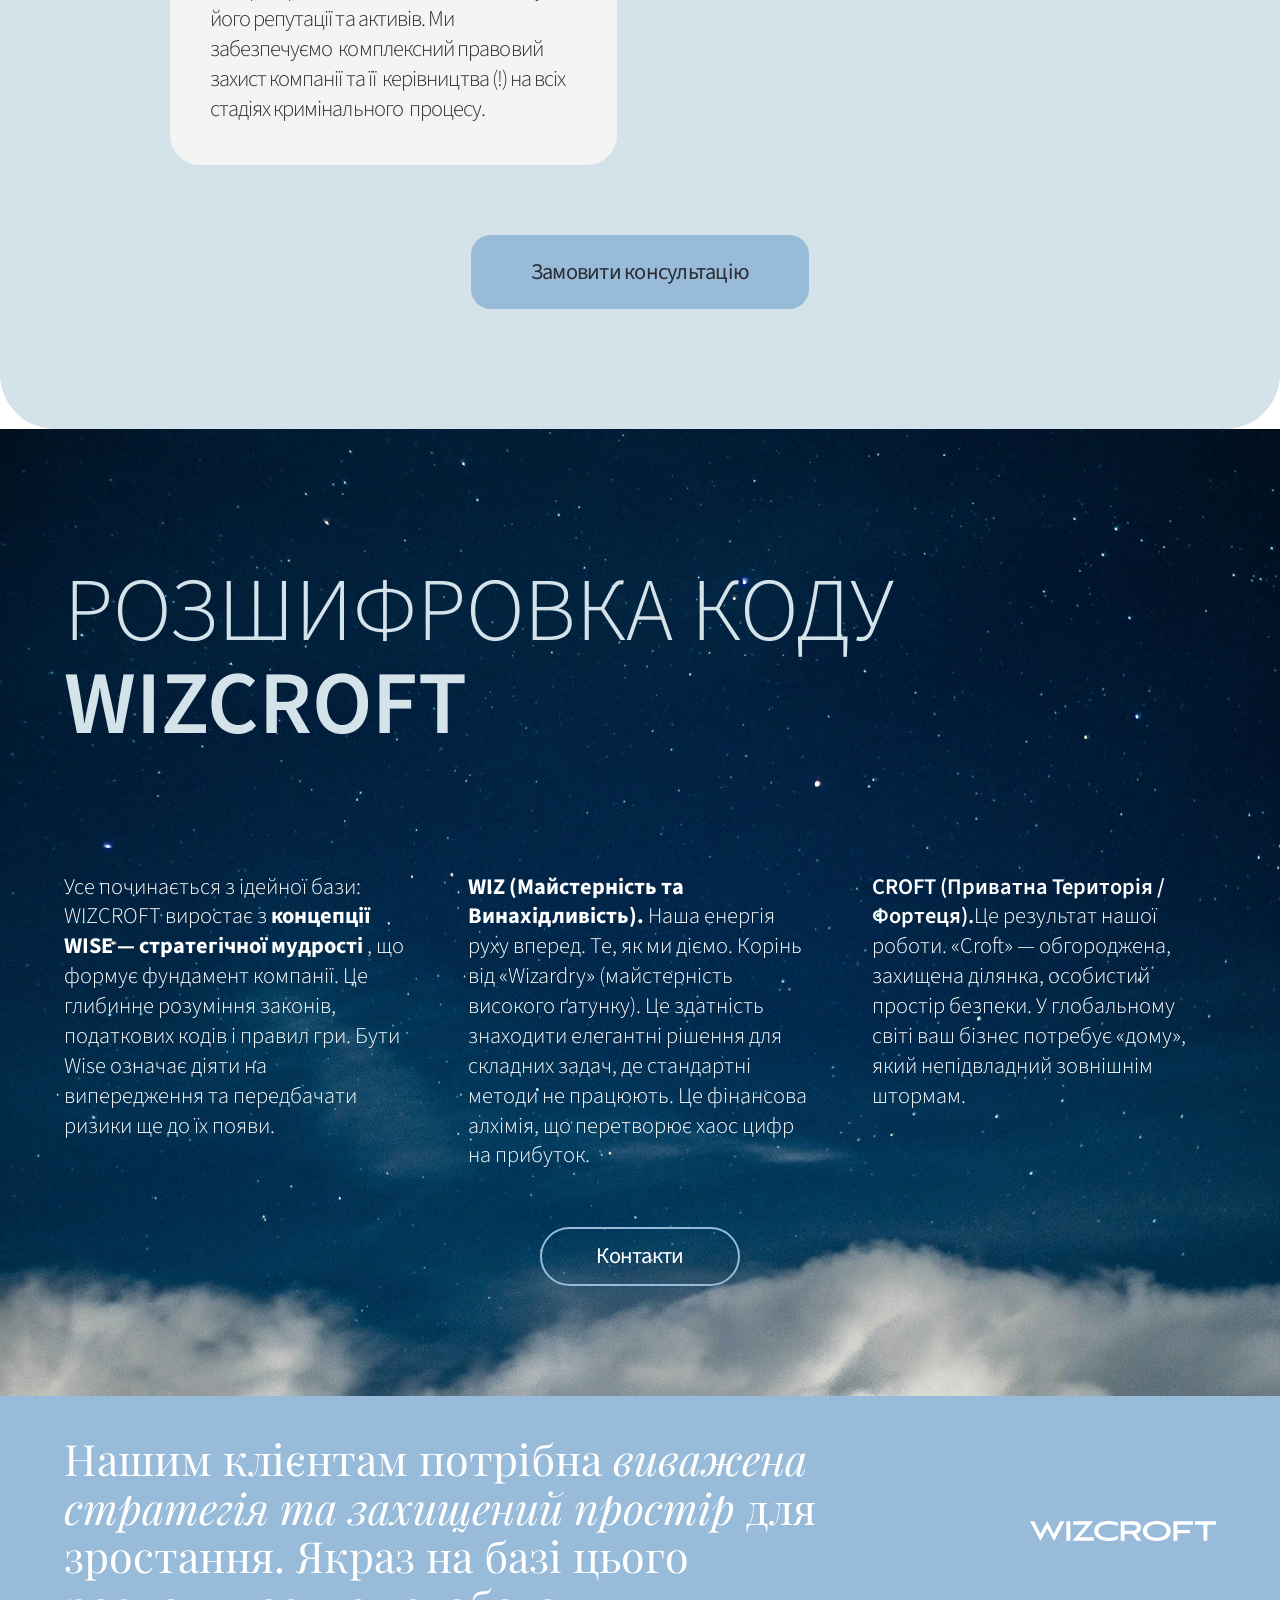
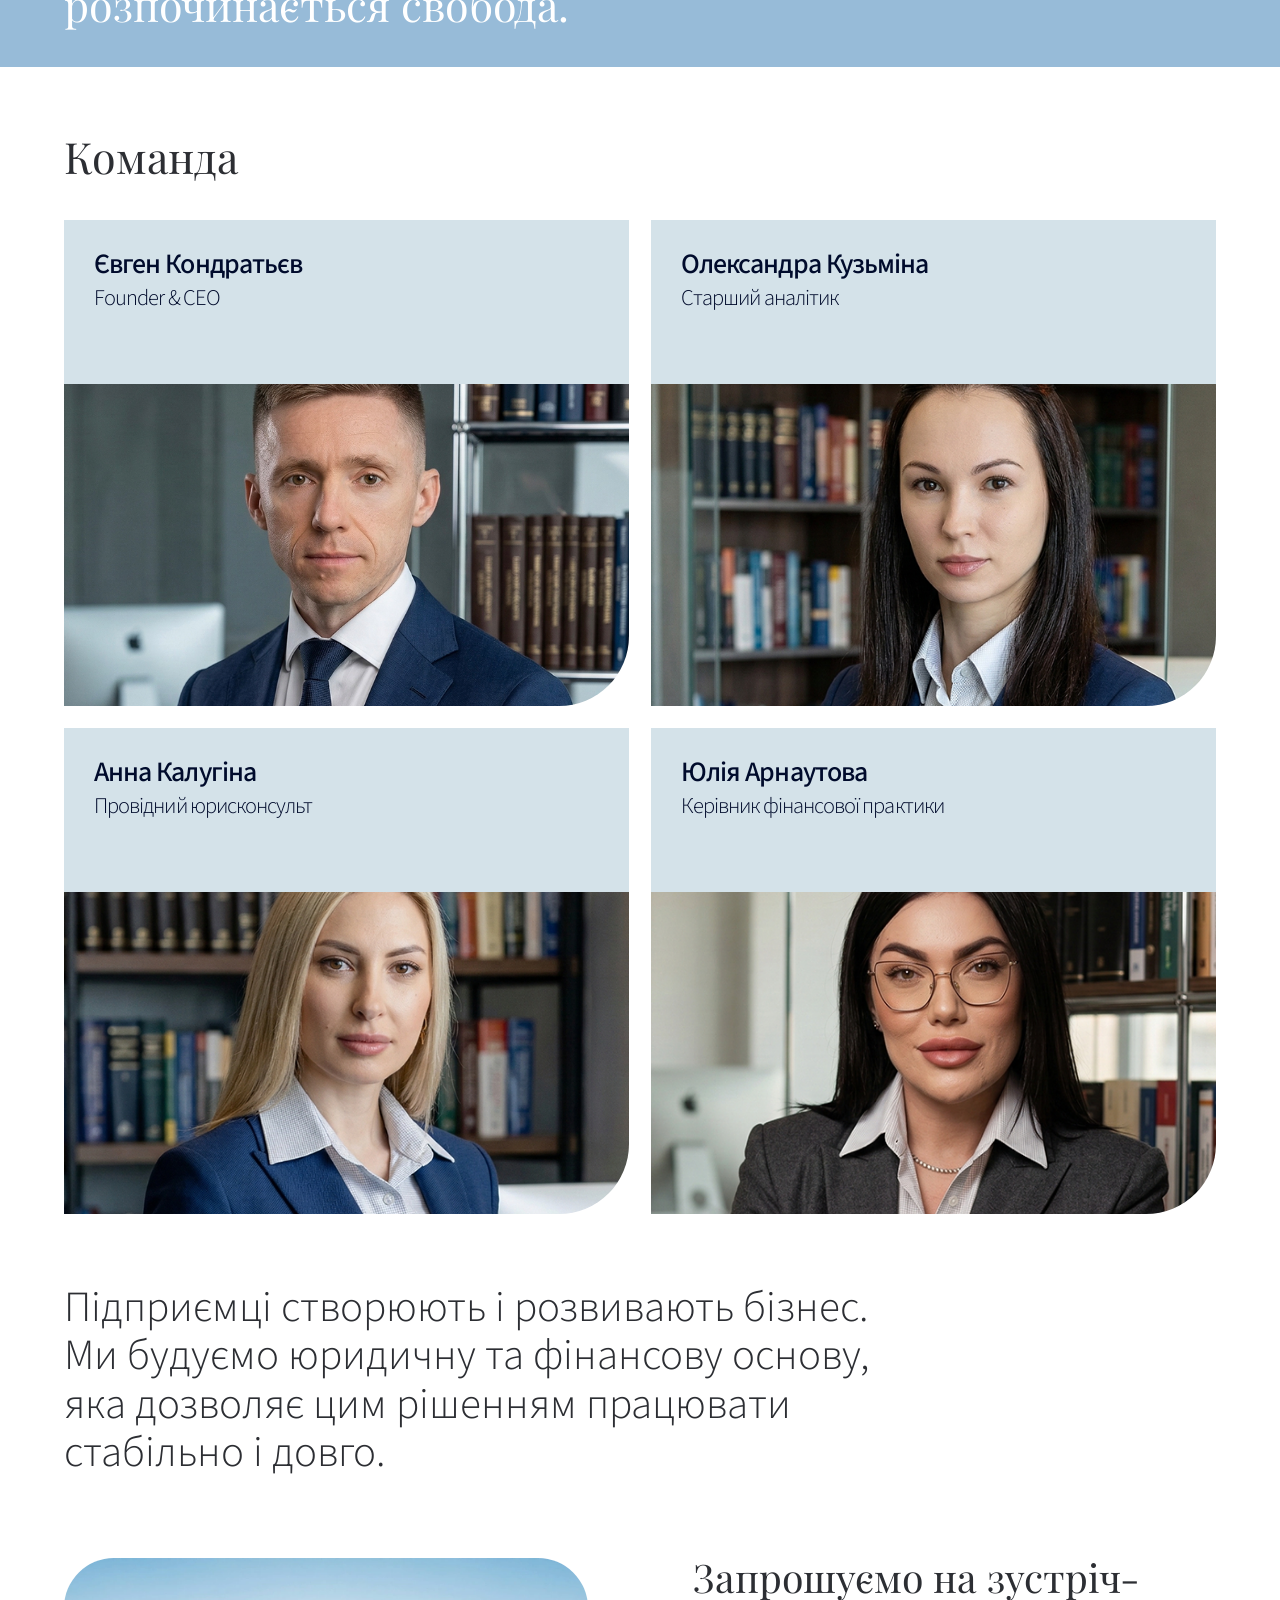
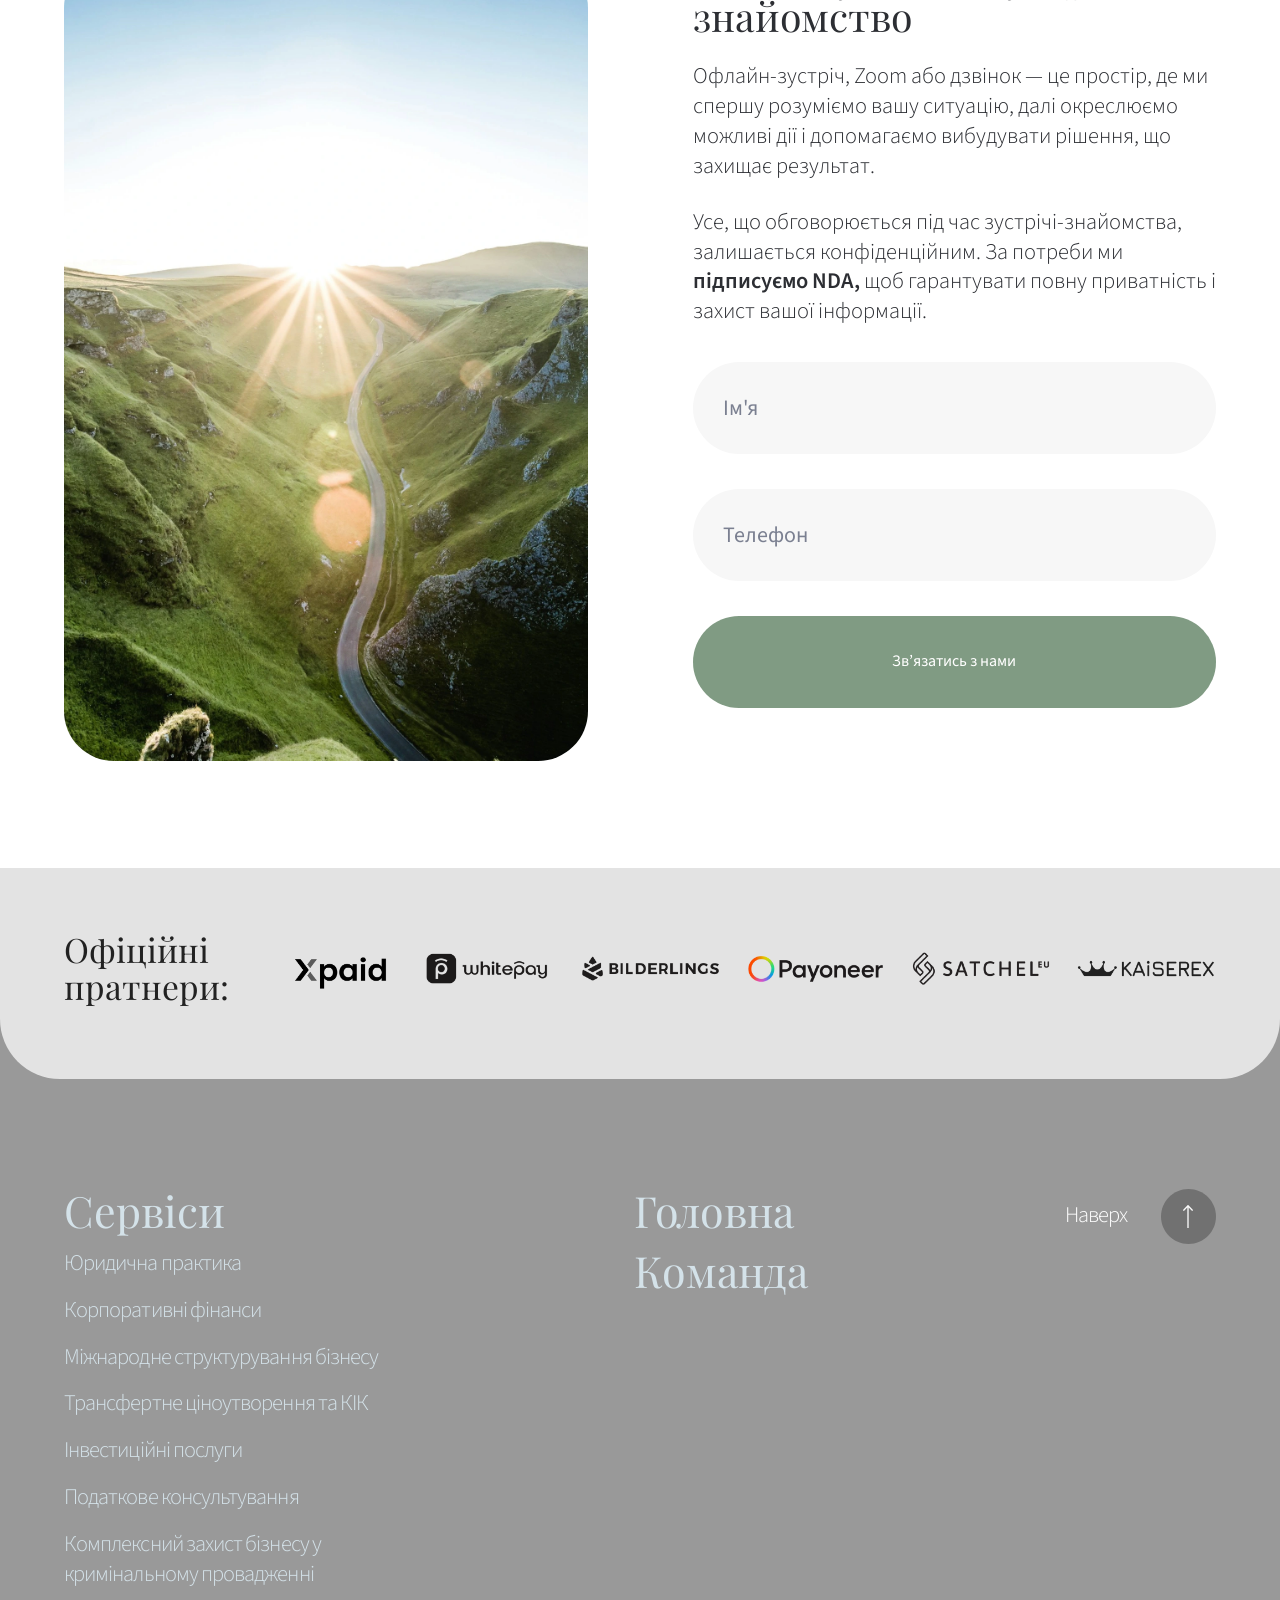
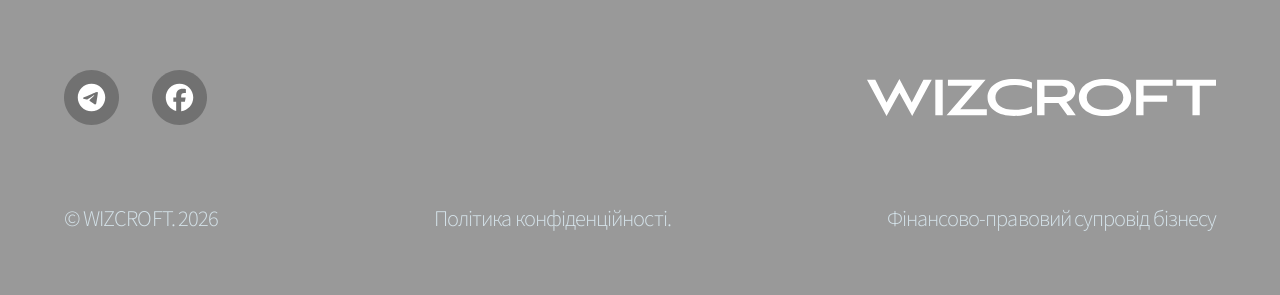
==== commit edeef75a: "final ver1" ====
--- a/index.html
+++ b/index.html
@@ -47,8 +47,8 @@
                 <li><a href="international.html">Міжнародне структурування бізнесу</a></li>
                 <li><a href="tcu-kik.html">Трансфертне ціноутворення та КІК</a></li>
                 <li><a href="investment.html">Інвестиційні послуги</a></li>
-                <li><a href="index.html">Податкове консультування</a></li>
-                <li><a href="index.html">Комплексний захист бізнесу у кримінальному провадженні</a></li>
+                <li><a href="tax.html">Податкове консультування</a></li>
+                <li><a href="criminal.html">Комплексний захист бізнесу у кримінальному провадженні</a></li>
               </ul>
             </span>
 
@@ -307,8 +307,8 @@
             <a href="international.html">Міжнародне структурування бізнесу</a>
             <a href="tcu-kik.html">Трансфертне ціноутворення та КІК</a>
             <a href="investment.html">Інвестиційні послуги</a>
-            <a href="#">Податкове консультування</a>
-            <a href="#" class="footer__services-multiline">Комплексний захист бізнесу у<br>кримінальному провадженні</a>
+            <a href="tax.html">Податкове консультування</a>
+            <a href="criminal.html" class="footer__services-multiline">Комплексний захист бізнесу у<br>кримінальному провадженні</a>
           </nav>
 
           <nav class="footer__nav" aria-label="Навігація">
--- a/css/style.css
+++ b/css/style.css
@@ -366,7 +366,9 @@
 /* =========================================================
    FOOTER
    ========================================================= */
-.footer { position: relative; color: var(--c-light); overflow: hidden; }
+/* pulled up under the partners block (whose rounded bottom corners then
+   reveal this dark footer, removing the hard edge) */
+.footer { position: relative; z-index: 0; margin-top: -60px; padding-top: 60px; color: var(--c-light); overflow: hidden; }
 .footer__overlay { position: absolute; inset: 0; background: var(--overlay); z-index: 0; pointer-events: none; }
 .footer__inner { position: relative; z-index: 1; padding-block: 160px 60px; }
 
@@ -742,6 +744,8 @@
 .page-intl .fixed-bg { background-image: url("../img/bg/Image-hero-legal-intl.jpg"); }
 .page-tcu  .fixed-bg { background-image: url("../img/bg/Image-hero-tcukik.jpg"); }
 .page-invest .fixed-bg { background-image: url("../img/bg/Image-hero-invest.jpg"); }
+.page-tax  .fixed-bg { background-image: url("../img/bg/Image-hero-tax.jpg"); }
+.page-crim .fixed-bg { background-image: url("../img/bg/Image-hero-crim.webp"); }
 
 /* investment disclaimer footnote (above the CTA) */
 .intro__note { margin-top: 40px; font-weight: 300; font-size: 26.1px; line-height: 29.883px; letter-spacing: -0.9338px; color: var(--c-green); }
